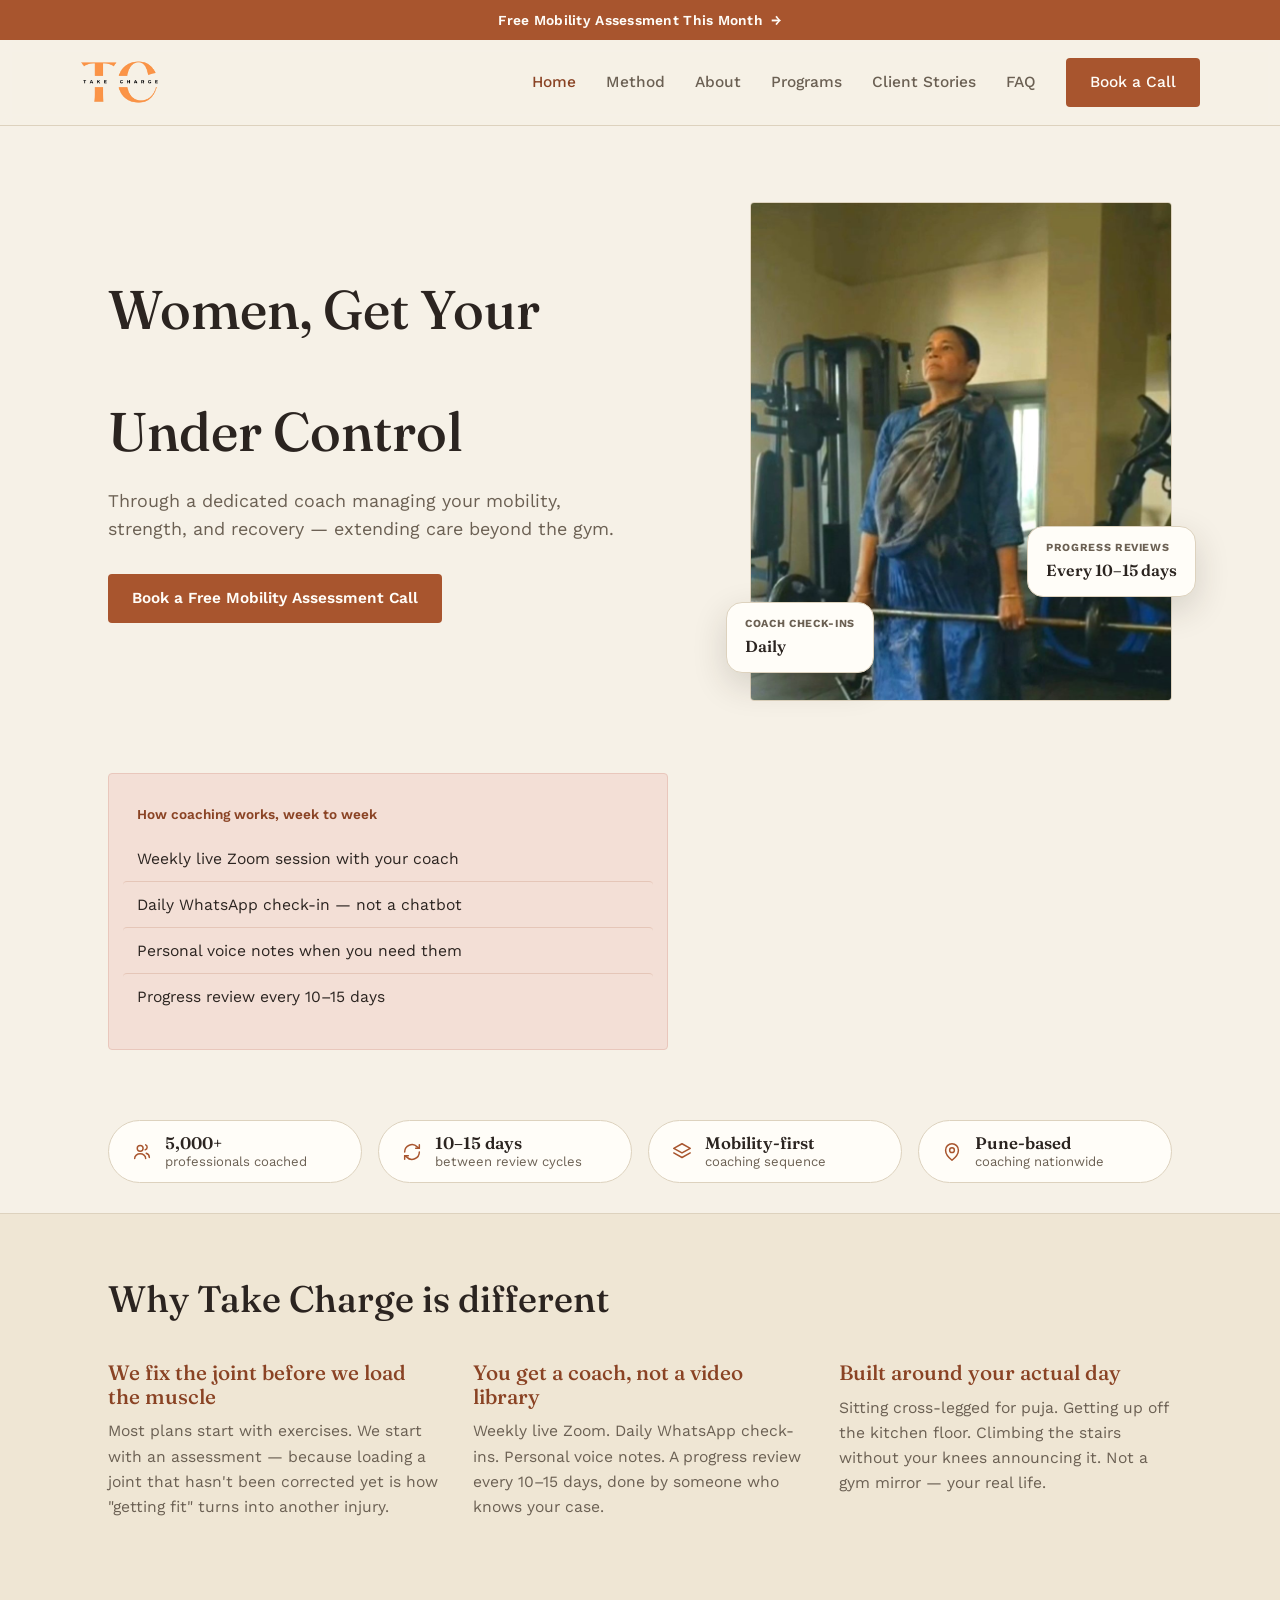
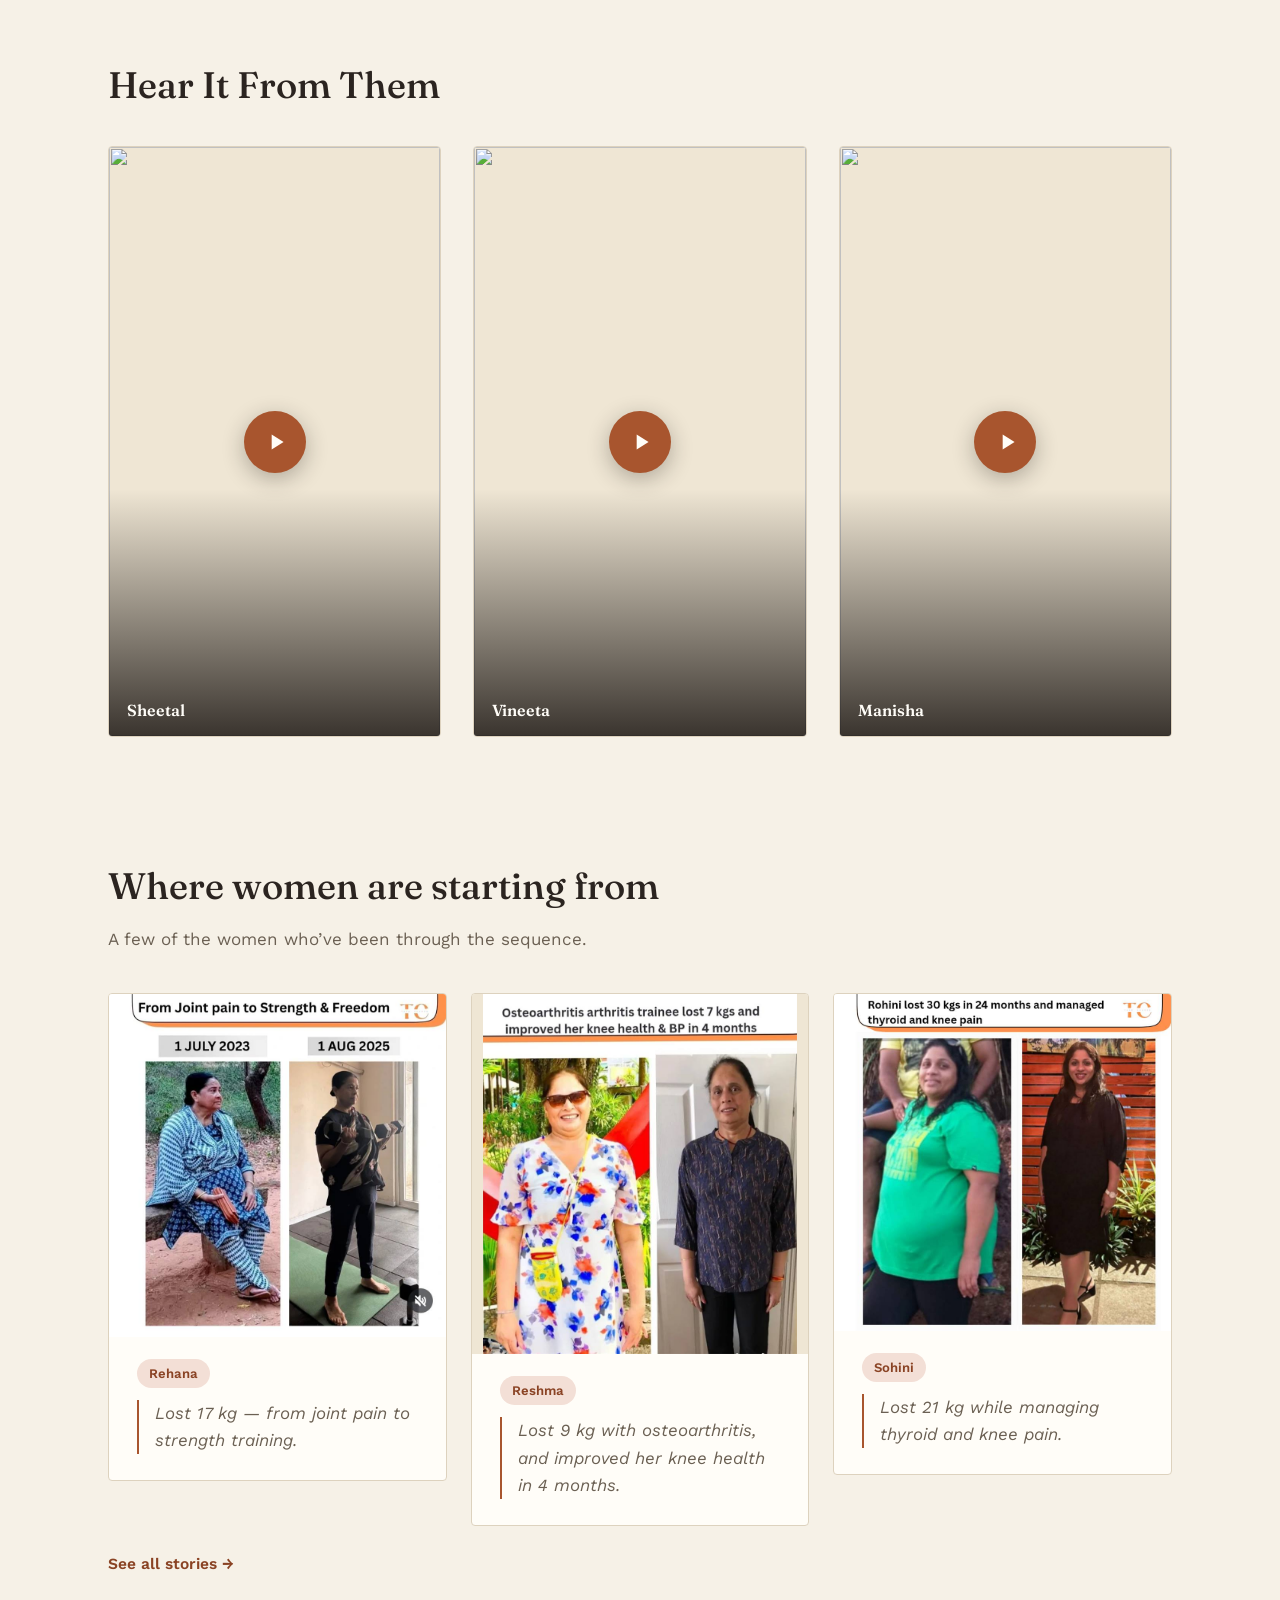
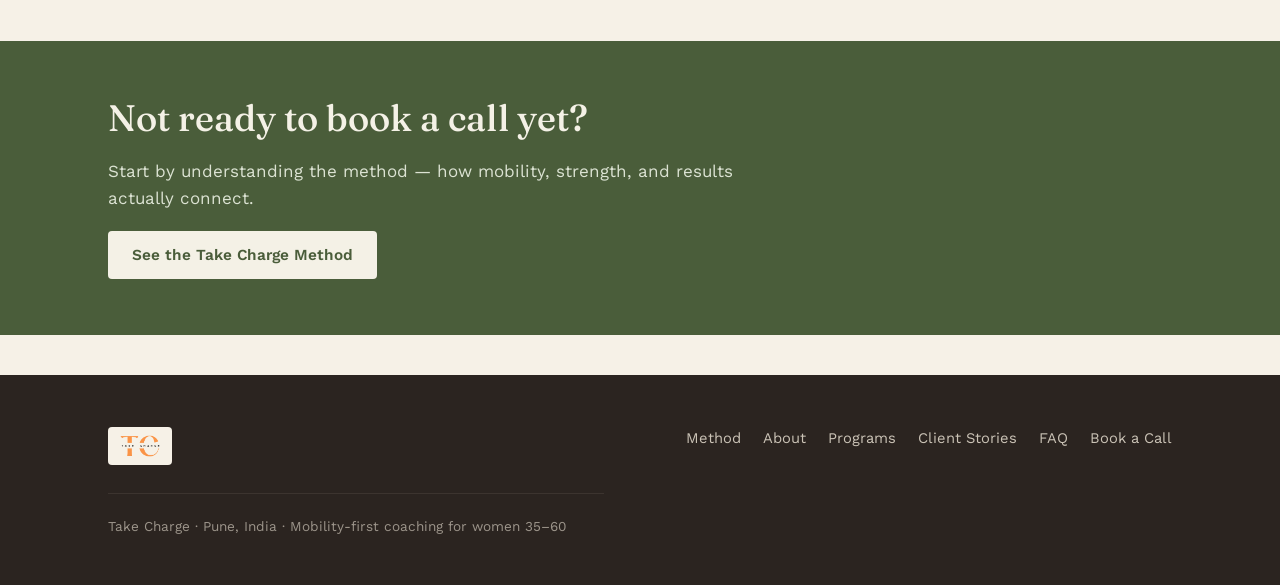
==== index.html @ b2ded2b0 "Add 'Hear It From Them' video testimonial section A new section between 'Why Take Charge is differen" ====
<!DOCTYPE html>
<html lang="en">
<head>
<meta charset="UTF-8">
<meta name="viewport" content="width=device-width, initial-scale=1.0">
<title>Take Charge — Mobility-First Strength Coaching</title>
<meta name="description" content="Mobility-first strength coaching for Indian women 35–60 dealing with joint pain and limited mobility. Correction first, then strength that lasts.">
<link rel="icon" href="favicon.svg" type="image/svg+xml">
<link rel="stylesheet" href="style.css">
</head>
<body>

<a class="announce-bar" href="book.html">Free Mobility Assessment This Month <span aria-hidden="true">&rarr;</span></a>

<header class="site">
  <div class="wrap nav-row">
    <a href="index.html" class="logo"><img src="logo.png" alt="Take Charge" class="logo-img" width="540" height="300"></a>
    <button class="menu-toggle" aria-label="Toggle menu">☰</button>
    <nav class="links">
      <a href="index.html" class="active">Home</a>
      <a href="method.html">Method</a>
      <a href="about.html">About</a>
      <a href="programs.html">Programs</a>
      <a href="client-stories.html">Client Stories</a>
      <a href="faq.html">FAQ</a>
      <a href="book.html" class="btn">Book a Call</a>
    </nav>
  </div>
</header>

<section class="hero">
  <div class="wrap hero-grid">
    <div>
      <h1 class="hero-h1">
        <span aria-hidden="true">
          <span class="hero-h1-line">Women, Get Your</span>
          <span class="hero-h1-rotator">
            <span>Weight Gain</span>
            <span>Muscle Loss</span>
            <span>Blood Pressure</span>
            <span>Diabetes</span>
            <span>Thyroid</span>
          </span>
          <span class="hero-h1-line hero-h1-line--ink">Under Control</span>
        </span>
        <span class="sr-only">Women, get your health under control — weight gain, muscle loss, blood pressure, diabetes, and thyroid.</span>
      </h1>
      <p class="hero-sub">Through a dedicated coach managing your mobility, strength, and recovery — extending care beyond the gym.</p>
      <a href="book.html" class="btn">Book a Free Mobility Assessment Call</a>
    </div>
    <figure class="hero-photo">
      <img src="hero-photo.jpg" alt="A Take Charge client deadlifting a barbell at the gym" width="845" height="1000">
      <span class="stat-bubble stat-bubble--a">
        <span class="stat-bubble-label">Coach Check-ins</span>
        <span class="stat-bubble-value">Daily</span>
      </span>
      <span class="stat-bubble stat-bubble--b">
        <span class="stat-bubble-label">Progress Reviews</span>
        <span class="stat-bubble-value">Every 10&ndash;15 days</span>
      </span>
    </figure>
  </div>
</section>

<section class="coaching-rhythm">
  <div class="wrap">
    <div class="hero-panel">
      <p class="eyebrow">How coaching works, week to week</p>
      <ul class="tc-spotlight-list">
        <li>Weekly live Zoom session with your coach</li>
        <li>Daily WhatsApp check-in — not a chatbot</li>
        <li>Personal voice notes when you need them</li>
        <li>Progress review every 10–15 days</li>
      </ul>
    </div>
  </div>
</section>

<section class="trust-strip">
  <div class="wrap">
    <ul class="trust-badges">
      <li class="trust-badge">
        <svg viewBox="0 0 24 24" fill="none" stroke="currentColor" stroke-width="1.6" stroke-linecap="round" stroke-linejoin="round" aria-hidden="true">
          <path d="M16 19c0-2.8-2.7-5-6-5s-6 2.2-6 5"/><circle cx="10" cy="8" r="3.2"/><path d="M20 18c0-2.1-1.4-3.9-3.4-4.6M15.5 9.6A2.9 2.9 0 0 0 16 4.2"/>
        </svg>
        <span class="trust-text">
          <span class="trust-num">5,000+</span>
          <span class="trust-label">professionals coached</span>
        </span>
      </li>
      <li class="trust-badge">
        <svg viewBox="0 0 24 24" fill="none" stroke="currentColor" stroke-width="1.6" stroke-linecap="round" stroke-linejoin="round" aria-hidden="true">
          <path d="M4 12a8 8 0 0 1 13.7-5.6L20 8"/><path d="M20 4v4h-4"/><path d="M20 12a8 8 0 0 1-13.7 5.6L4 16"/><path d="M4 20v-4h4"/>
        </svg>
        <span class="trust-text">
          <span class="trust-num">10–15 days</span>
          <span class="trust-label">between review cycles</span>
        </span>
      </li>
      <li class="trust-badge">
        <svg viewBox="0 0 24 24" fill="none" stroke="currentColor" stroke-width="1.6" stroke-linecap="round" stroke-linejoin="round" aria-hidden="true">
          <path d="M12 3 3 8l9 5 9-5-9-5Z"/><path d="M3 13l9 5 9-5"/>
        </svg>
        <span class="trust-text">
          <span class="trust-num">Mobility-first</span>
          <span class="trust-label">coaching sequence</span>
        </span>
      </li>
      <li class="trust-badge">
        <svg viewBox="0 0 24 24" fill="none" stroke="currentColor" stroke-width="1.6" stroke-linecap="round" stroke-linejoin="round" aria-hidden="true">
          <path d="M12 21s-7-5.6-7-11a7 7 0 0 1 14 0c0 5.4-7 11-7 11Z"/><circle cx="12" cy="10" r="2.6"/>
        </svg>
        <span class="trust-text">
          <span class="trust-num">Pune-based</span>
          <span class="trust-label">coaching nationwide</span>
        </span>
      </li>
    </ul>
  </div>
</section>

<section class="alt">
  <div class="wrap">
    <div class="section-head">
      <h2>Why Take Charge is different</h2>
    </div>
    <div class="three-col">
      <div class="feature">
        <h3>We fix the joint before we load the muscle</h3>
        <p>Most plans start with exercises. We start with an assessment — because loading a joint that hasn't been corrected yet is how "getting fit" turns into another injury.</p>
      </div>
      <div class="feature">
        <h3>You get a coach, not a video library</h3>
        <p>Weekly live Zoom. Daily WhatsApp check-ins. Personal voice notes. A progress review every 10–15 days, done by someone who knows your case.</p>
      </div>
      <div class="feature">
        <h3>Built around your actual day</h3>
        <p>Sitting cross-legged for puja. Getting up off the kitchen floor. Climbing the stairs without your knees announcing it. Not a gym mirror — your real life.</p>
      </div>
    </div>
  </div>
</section>

<section>
  <div class="wrap">
    <div class="section-head">
      <h2>Hear It From Them</h2>
    </div>

    <div class="video-grid">

      <article class="card video-card" data-video-id="zPlK9bv8vkM">
        <button type="button" class="video-thumb" aria-label="Play Sheetal's video testimonial">
          <img src="https://img.youtube.com/vi/zPlK9bv8vkM/hqdefault.jpg" alt="" width="480" height="360" loading="lazy">
          <span class="video-play" aria-hidden="true">
            <svg viewBox="0 0 24 24" fill="currentColor"><path d="M8 5v14l11-7z"/></svg>
          </span>
          <span class="video-name">Sheetal</span>
        </button>
      </article>

      <article class="card video-card" data-video-id="ztxz3FEwFc0">
        <button type="button" class="video-thumb" aria-label="Play Vineeta's video testimonial">
          <img src="https://img.youtube.com/vi/ztxz3FEwFc0/hqdefault.jpg" alt="" width="480" height="360" loading="lazy">
          <span class="video-play" aria-hidden="true">
            <svg viewBox="0 0 24 24" fill="currentColor"><path d="M8 5v14l11-7z"/></svg>
          </span>
          <span class="video-name">Vineeta</span>
        </button>
      </article>

      <article class="card video-card" data-video-id="nBVoRLID0hw">
        <button type="button" class="video-thumb" aria-label="Play Manisha's video testimonial">
          <img src="https://img.youtube.com/vi/nBVoRLID0hw/hqdefault.jpg" alt="" width="480" height="360" loading="lazy">
          <span class="video-play" aria-hidden="true">
            <svg viewBox="0 0 24 24" fill="currentColor"><path d="M8 5v14l11-7z"/></svg>
          </span>
          <span class="video-name">Manisha</span>
        </button>
      </article>

    </div>
  </div>
</section>

<section>
  <div class="wrap">
    <div class="section-head">
      <h2>Where women are starting from</h2>
      <p>A few of the women who’ve been through the sequence.</p>
    </div>

    <div class="story-grid is-preview">

      <article class="card story-card">
        <div class="story-photos is-single">
          <img src="clients/rehana.jpeg" alt="Rehana — before and after transformation" width="884" height="900" loading="lazy">
        </div>
        <div class="story-body">
          <span class="tag">Rehana</span>
          <p class="story-quote">Lost 17 kg — from joint pain to strength training.</p>
        </div>
      </article>

      <article class="card story-card">
        <div class="story-photos is-single">
          <img src="clients/reshma.jpeg" alt="Reshma — before and after transformation" width="787" height="900" loading="lazy">
        </div>
        <div class="story-body">
          <span class="tag">Reshma</span>
          <p class="story-quote">Lost 9 kg with osteoarthritis, and improved her knee health in 4 months.</p>
        </div>
      </article>

      <article class="card story-card">
        <div class="story-photos is-single">
          <img src="clients/sohini.jpg" alt="Sohini — before and after transformation" width="900" height="900" loading="lazy">
        </div>
        <div class="story-body">
          <span class="tag">Sohini</span>
          <p class="story-quote">Lost 21 kg while managing thyroid and knee pain.</p>
        </div>
      </article>

    </div>

    <p class="story-preview-more">
      <a href="client-stories.html" class="link-more">See all stories →</a>
    </p>
  </div>
</section>

<section class="cta-band">
  <div class="wrap">
    <h2>Not ready to book a call yet?</h2>
    <p>Start by understanding the method — how mobility, strength, and results actually connect.</p>
    <a href="method.html" class="btn">See the Take Charge Method</a>
  </div>
</section>

<footer class="site">
  <div class="wrap">
    <div class="foot-row">
      <a href="index.html" class="logo"><img src="logo.png" alt="Take Charge" class="logo-img" width="540" height="300"></a>
      <nav>
        <a href="method.html">Method</a>
        <a href="about.html">About</a>
        <a href="programs.html">Programs</a>
        <a href="client-stories.html">Client Stories</a>
        <a href="faq.html">FAQ</a>
        <a href="book.html">Book a Call</a>
      </nav>
    </div>
    <p class="fine">Take Charge · Pune, India · Mobility-first coaching for women 35–60</p>
  </div>
</footer>

<script src="nav.js"></script>
<script>
(function () {
  document.querySelectorAll('.video-card').forEach(function (card) {
    var btn = card.querySelector('.video-thumb');
    if (!btn) { return; }
    btn.addEventListener('click', function () {
      var id = card.getAttribute('data-video-id');
      if (!id) { return; }
      var frame = document.createElement('div');
      frame.className = 'video-frame';
      var iframe = document.createElement('iframe');
      iframe.src = 'https://www.youtube.com/embed/' + encodeURIComponent(id) + '?autoplay=1&rel=0&playsinline=1';
      iframe.title = 'Video testimonial';
      iframe.allow = 'accelerometer; autoplay; clipboard-write; encrypted-media; gyroscope; picture-in-picture; web-share';
      iframe.setAttribute('allowfullscreen', '');
      frame.appendChild(iframe);
      btn.replaceWith(frame);
    });
  });
})();
</script>
</body>
</html>
---- style.css ----
@import url('https://fonts.googleapis.com/css2?family=Fraunces:ital,opsz,wght@0,9..144,400;0,9..144,500;0,9..144,600;1,9..144,500&family=Work+Sans:wght@400;500;600;700&display=swap');

:root {
  --bg: #F6F1E7;
  --bg-alt: #EFE6D4;
  --panel: #FFFDF8;
  --ink: #2B2420;
  --ink-soft: #6B6053;
  --accent: #A8552E;
  --accent-deep: #8A4324;
  --blush: #E9C7BC;
  --blush-soft: #F3DFD6;
  --green: #4A5D3A;
  --border: #DDD2BE;
  --radius: 4px;
  --max: 1120px;
}

* { box-sizing: border-box; }

html { scroll-behavior: smooth; }

body {
  margin: 0;
  background: var(--bg);
  color: var(--ink);
  font-family: 'Work Sans', sans-serif;
  font-size: 17px;
  line-height: 1.6;
}

h1, h2, h3, .display {
  font-family: 'Fraunces', serif;
  font-weight: 500;
  line-height: 1.15;
  margin: 0 0 0.5em;
  color: var(--ink);
}

h1 { font-size: clamp(2.2rem, 4.5vw, 3.4rem); font-weight: 500; }
h2 { font-size: clamp(1.7rem, 3vw, 2.3rem); }
h3 { font-size: 1.3rem; }

p { margin: 0 0 1.1em; max-width: 62ch; }
a { color: var(--accent-deep); }

.wrap {
  max-width: var(--max);
  margin: 0 auto;
  padding: 0 28px;
}

/* ---------- Announcement bar ---------- */

.announce-bar {
  display: block;
  background: var(--accent);
  color: var(--panel);
  text-align: center;
  padding: 9px 16px;
  font-size: 0.86rem;
  font-weight: 600;
  letter-spacing: 0.02em;
  text-decoration: none;
}

.announce-bar span { margin-left: 4px; }
.announce-bar:hover { background: var(--accent-deep); color: var(--panel); }

/* ---------- Header ---------- */

header.site {
  position: sticky;
  top: 0;
  z-index: 50;
  background: rgba(246, 241, 231, 0.92);
  backdrop-filter: blur(6px);
  border-bottom: 1px solid var(--border);
}

.nav-row {
  display: flex;
  align-items: center;
  justify-content: space-between;
  padding: 18px 0;
}

.logo {
  display: inline-flex;
  align-items: center;
  text-decoration: none;
}

.logo-img {
  display: block;
  height: 44px;
  width: auto;
}

footer.site .logo-img {
  height: 38px;
  padding: 8px 12px;
  background: var(--bg);
  border-radius: var(--radius);
}

nav.links {
  display: flex;
  align-items: center;
  gap: 30px;
}

nav.links a {
  color: var(--ink-soft);
  text-decoration: none;
  font-size: 0.97rem;
  font-weight: 500;
}

nav.links a:hover, nav.links a.active { color: var(--accent-deep); }

/* The nav "Book a Call" button — keep its light text; nav.links a would
   otherwise override .btn's color and leave it near-invisible on the fill. */
nav.links a.btn,
nav.links a.btn:hover,
nav.links a.btn.active { color: #FFFDF8; }

.btn {
  display: inline-block;
  background: var(--accent);
  color: #FFFDF8;
  padding: 12px 24px;
  border-radius: var(--radius);
  text-decoration: none;
  font-weight: 600;
  font-size: 0.96rem;
  border: none;
  cursor: pointer;
  transition: background 0.15s ease;
}
.btn:hover { background: var(--accent-deep); color: #FFFDF8; }

.btn-outline {
  display: inline-block;
  background: transparent;
  color: var(--ink);
  padding: 11px 23px;
  border-radius: var(--radius);
  border: 1px solid var(--ink);
  text-decoration: none;
  font-weight: 500;
  font-size: 0.96rem;
}
.btn-outline:hover { border-color: var(--accent-deep); color: var(--accent-deep); }

.menu-toggle { display: none; }

/* ---------- Hero ---------- */

.hero {
  padding: 76px 0 64px;
}

.hero-grid {
  display: grid;
  grid-template-columns: 1.25fr 0.9fr;
  gap: 56px;
  align-items: center;
}

/* Hero client photo with floating stat bubbles */
.hero-photo {
  position: relative;
  margin: 0;
}

.hero-photo img {
  display: block;
  width: 100%;
  height: 100%;
  max-height: 520px;
  object-fit: cover;
  object-position: center 12%;
  border: 1px solid var(--border);
  border-radius: var(--radius);
  background: var(--bg-alt);
}

.stat-bubble {
  position: absolute;
  display: flex;
  flex-direction: column;
  gap: 2px;
  background: var(--panel);
  border: 1px solid var(--border);
  border-radius: 16px;
  padding: 12px 18px;
  box-shadow: 0 12px 34px rgba(43, 36, 32, 0.16);
}

.stat-bubble-label {
  font-size: 0.68rem;
  font-weight: 700;
  letter-spacing: 0.06em;
  text-transform: uppercase;
  color: var(--ink-soft);
}

.stat-bubble-value {
  font-family: 'Fraunces', serif;
  font-size: 1rem;
  font-weight: 600;
  color: var(--ink);
}

.stat-bubble--a { left: -24px; bottom: 28px; }
.stat-bubble--b { right: -24px; bottom: 104px; }

/* Hero headline with rotating condition word */
.hero-h1 {
  font-size: clamp(2.2rem, 4.5vw, 3.4rem);
  font-weight: 500;
  line-height: 1.12;
  margin: 0 0 24px;
}

.hero-h1-line {
  display: block;
  color: var(--ink);
}

.hero-h1-line--ink { color: var(--ink); }

.hero-h1-rotator {
  position: relative;
  display: block;
  height: 1.12em;
  perspective: 600px;
}

.hero-h1-rotator > span {
  position: absolute;
  left: 0;
  top: 0;
  white-space: nowrap;
  font-style: italic;
  color: var(--accent-deep);
  opacity: 0;
  transform-origin: 50% 0;
  animation: hero-word 15s linear infinite;
}

.hero-h1-rotator > span:nth-child(1) { animation-delay: 0s; }
.hero-h1-rotator > span:nth-child(2) { animation-delay: 3s; }
.hero-h1-rotator > span:nth-child(3) { animation-delay: 6s; }
.hero-h1-rotator > span:nth-child(4) { animation-delay: 9s; }
.hero-h1-rotator > span:nth-child(5) { animation-delay: 12s; }

@keyframes hero-word {
  0%    { opacity: 0; transform: translateY(0.15em) rotateX(-90deg); }
  2%    { opacity: 1; transform: translateY(0) rotateX(0deg); }
  18%   { opacity: 1; transform: translateY(0) rotateX(0deg); }
  20%   { opacity: 0; transform: translateY(-0.15em) rotateX(90deg); }
  100%  { opacity: 0; transform: translateY(-0.15em) rotateX(90deg); }
}

@media (prefers-reduced-motion: reduce) {
  .hero-h1-rotator > span { animation: none; }
  .hero-h1-rotator > span:nth-child(1) { opacity: 1; }
}

.sr-only {
  position: absolute;
  width: 1px;
  height: 1px;
  padding: 0;
  margin: -1px;
  overflow: hidden;
  clip: rect(0, 0, 0, 0);
  white-space: nowrap;
  border: 0;
}

.hero-sub {
  font-size: 1.12rem;
  color: var(--ink-soft);
  max-width: 46ch;
  margin-bottom: 30px;
}

.hero-panel {
  background: var(--blush-soft);
  border: 1px solid var(--blush);
  border-radius: var(--radius);
  padding: 30px 28px;
  position: relative;
}

.hero-panel .eyebrow {
  font-size: 0.85rem;
  color: var(--accent-deep);
  font-weight: 600;
  margin-bottom: 10px;
}

.hero-panel ul { margin: 0; padding: 0; list-style: none; }
.hero-panel li {
  padding: 10px 0;
  border-top: 1px solid rgba(168, 85, 46, 0.18);
  font-size: 0.98rem;
  color: var(--ink);
}
.hero-panel li:first-child { border-top: none; }

/* "How coaching works" — its own section just below the hero */
.coaching-rhythm { padding: 8px 0 40px; }
.coaching-rhythm .hero-panel { max-width: 560px; }

/* Animated "rotating spotlight" — highlights each row in sequence.
   4 rows x 3s each = a 12s loop. */
.tc-spotlight-list li {
  position: relative;
  margin: 0 -14px;
  padding-left: 14px;
  padding-right: 14px;
  border-radius: var(--radius);
  animation: tc-spotlight 12s linear infinite;
}
.tc-spotlight-list li:nth-child(1) { animation-delay: 0s; }
.tc-spotlight-list li:nth-child(2) { animation-delay: 3s; }
.tc-spotlight-list li:nth-child(3) { animation-delay: 6s; }
.tc-spotlight-list li:nth-child(4) { animation-delay: 9s; }

@keyframes tc-spotlight {
  0%, 25%, 100% {
    background: transparent;
    box-shadow: inset 0 0 0 0 var(--accent-deep);
    color: var(--ink);
    transform: translateX(0);
  }
  3%, 22% {
    background: var(--panel);
    box-shadow: inset 4px 0 0 0 var(--accent-deep), 0 6px 18px rgba(43, 36, 32, 0.14);
    color: var(--accent-deep);
    transform: translateX(4px);
  }
}

/* ---------- Trust badge strip ---------- */

.trust-strip {
  padding: 30px 0;
  background: var(--bg);
  border-bottom: 1px solid var(--border);
}

.trust-badges {
  list-style: none;
  margin: 0;
  padding: 0;
  display: grid;
  grid-template-columns: repeat(4, 1fr);
  gap: 16px;
}

.trust-badge {
  display: flex;
  align-items: center;
  gap: 12px;
  background: var(--panel);
  border: 1px solid var(--border);
  border-radius: 999px;
  padding: 12px 22px;
}

.trust-badge svg {
  width: 22px;
  height: 22px;
  flex-shrink: 0;
  color: var(--accent);
}

.trust-text {
  display: flex;
  flex-direction: column;
  line-height: 1.25;
  min-width: 0;
}

.trust-num {
  font-family: 'Fraunces', serif;
  font-weight: 600;
  font-size: 1.05rem;
  color: var(--ink);
}

.trust-label {
  font-size: 0.82rem;
  color: var(--ink-soft);
}

@media (max-width: 860px) {
  .trust-badges { grid-template-columns: 1fr 1fr; }
}

@media (max-width: 480px) {
  .trust-badges { grid-template-columns: 1fr; }
}

/* ---------- Sections ---------- */

section { padding: 64px 0; }
section.alt { background: var(--bg-alt); }

.section-head { max-width: 60ch; margin-bottom: 40px; }
.section-head p { color: var(--ink-soft); }

.three-col {
  display: grid;
  grid-template-columns: repeat(3, 1fr);
  gap: 32px;
}

.feature h3 {
  color: var(--accent-deep);
  margin-bottom: 10px;
}
.feature p { color: var(--ink-soft); font-size: 0.98rem; }

/* ---------- Sequence (Method page) ---------- */

.sequence { position: relative; max-width: 760px; }

.seq-item {
  display: grid;
  grid-template-columns: 64px 1fr;
  gap: 24px;
  padding-bottom: 48px;
  position: relative;
}

.seq-item:last-child { padding-bottom: 0; }

.seq-num {
  width: 52px;
  height: 52px;
  border-radius: 50%;
  background: var(--panel);
  border: 2px solid var(--accent);
  color: var(--accent-deep);
  font-family: 'Fraunces', serif;
  font-size: 1.3rem;
  font-weight: 600;
  display: flex;
  align-items: center;
  justify-content: center;
  z-index: 2;
}

/* Gray track between steps */
.seq-item:not(:last-child)::before {
  content: '';
  position: absolute;
  left: 25px;
  top: 52px;
  bottom: -48px;
  width: 2px;
  background: var(--border);
}

/* Accent fill drawn over the track — grown by IntersectionObserver on scroll */
.seq-item:not(:last-child)::after {
  content: '';
  position: absolute;
  left: 25px;
  top: 52px;
  bottom: -48px;
  width: 2px;
  background: var(--accent);
  transform: scaleY(0);
  transform-origin: top center;
  transition: transform 0.7s ease;
}

.seq-item.line-filled::after { transform: scaleY(1); }

@media (prefers-reduced-motion: reduce) {
  .seq-item:not(:last-child)::after { transition: none; }
}

.seq-item h3 { margin-bottom: 8px; }
.seq-item p { color: var(--ink-soft); }

/* ---------- Cards ---------- */

.card {
  background: var(--panel);
  border: 1px solid var(--border);
  border-radius: var(--radius);
  padding: 32px;
}

.card.flagship {
  border: 2px solid var(--accent);
  background: #FFFBF5;
  position: relative;
}

.card .tag {
  display: inline-block;
  font-size: 0.82rem;
  font-weight: 600;
  color: var(--accent-deep);
  background: var(--blush-soft);
  padding: 4px 12px;
  border-radius: 20px;
  margin-bottom: 16px;
}

/* Ribbon badge — same type treatment as .tag, filled for emphasis,
   straddling the top edge of the flagship card. */
.card .ribbon {
  position: absolute;
  top: 0;
  left: 50%;
  transform: translate(-50%, -50%);
  display: inline-block;
  font-size: 0.82rem;
  font-weight: 600;
  color: #FFFDF8;
  background: var(--accent);
  padding: 5px 16px;
  border-radius: 20px;
  white-space: nowrap;
  box-shadow: 0 2px 8px rgba(43, 36, 32, 0.16);
}

.card ul { padding-left: 20px; margin: 20px 0; }
.card li { margin-bottom: 8px; color: var(--ink-soft); font-size: 0.97rem; }

.program-grid {
  display: grid;
  grid-template-columns: 1fr 1fr;
  gap: 28px;
  align-items: stretch;
  margin-top: 14px;
}

/* ---------- Program quiz ---------- */

.quiz { max-width: 640px; }

.quiz-q {
  border: none;
  padding: 0;
  margin: 0 0 26px;
}

.quiz-q legend {
  font-family: 'Fraunces', serif;
  font-size: 1.15rem;
  color: var(--ink);
  margin-bottom: 12px;
  padding: 0;
}

.quiz-opt {
  display: flex;
  align-items: center;
  gap: 12px;
  padding: 12px 16px;
  margin-bottom: 8px;
  border: 1px solid var(--border);
  border-radius: var(--radius);
  background: var(--panel);
  font-size: 0.97rem;
  cursor: pointer;
  transition: border-color 0.15s ease, background 0.15s ease;
}

.quiz-opt:hover { border-color: var(--accent); }

.quiz-opt input {
  margin: 0;
  flex-shrink: 0;
  accent-color: var(--accent);
}

.quiz-opt:has(input:checked) {
  border-color: var(--accent);
  background: var(--blush-soft);
}

.quiz-error { color: var(--accent-deep); margin: 12px 0 0; }

.quiz-result {
  margin-top: 28px;
  border: 2px solid var(--accent);
  background: var(--blush-soft);
}

.quiz-result h3 { margin-bottom: 8px; }
.quiz-result .btn { margin: 8px 12px 0 0; }
.quiz-result .btn-outline { margin-top: 8px; }

.card.quiz-target { animation: quiz-flash 2s ease; }

@keyframes quiz-flash {
  0%, 100% { box-shadow: 0 0 0 0 rgba(168, 85, 46, 0); }
  20% { box-shadow: 0 0 0 4px var(--blush); }
}

@media (prefers-reduced-motion: reduce) {
  .card.quiz-target { animation: none; }
}

/* ---------- Video testimonials ---------- */

.video-grid {
  display: grid;
  grid-template-columns: repeat(3, 1fr);
  gap: 32px;
}

.video-card {
  padding: 0;
  overflow: hidden;
}

.video-thumb {
  position: relative;
  display: block;
  width: 100%;
  aspect-ratio: 9 / 16;
  margin: 0;
  padding: 0;
  border: 0;
  background: var(--bg-alt);
  font: inherit;
  color: inherit;
  cursor: pointer;
}

.video-thumb img {
  display: block;
  width: 100%;
  height: 100%;
  object-fit: cover;
}

.video-thumb::after {
  content: "";
  position: absolute;
  left: 0;
  right: 0;
  bottom: 0;
  height: 42%;
  background: linear-gradient(to top, rgba(18, 13, 10, 0.82), rgba(18, 13, 10, 0));
  pointer-events: none;
}

.video-play {
  position: absolute;
  inset: 0;
  margin: auto;
  z-index: 1;
  width: 62px;
  height: 62px;
  display: flex;
  align-items: center;
  justify-content: center;
  border-radius: 50%;
  background: var(--accent);
  color: var(--panel);
  box-shadow: 0 6px 22px rgba(43, 36, 32, 0.32);
  transition: transform 0.18s ease, background 0.18s ease;
}

.video-play svg {
  width: 26px;
  height: 26px;
  margin-left: 3px;
}

.video-thumb:hover .video-play,
.video-thumb:focus-visible .video-play {
  transform: scale(1.1);
  background: var(--accent-deep);
}

.video-name {
  position: absolute;
  left: 0;
  right: 0;
  bottom: 0;
  z-index: 1;
  margin: 0;
  padding: 16px 18px;
  font-family: 'Fraunces', serif;
  font-weight: 600;
  font-size: 1rem;
  line-height: 1.3;
  text-align: left;
  color: var(--panel);
}

.video-frame {
  position: relative;
  width: 100%;
  aspect-ratio: 9 / 16;
  background: #000;
}

.video-frame iframe {
  position: absolute;
  inset: 0;
  width: 100%;
  height: 100%;
  border: 0;
}

@media (max-width: 860px) {
  .video-grid { grid-template-columns: 1fr; }
}

/* ---------- Client story cards ---------- */

.story-grid {
  display: grid;
  grid-template-columns: repeat(3, 1fr);
  gap: 24px;
  align-items: start;
}

.story-card {
  padding: 0;
  overflow: hidden;
  display: flex;
  flex-direction: column;
}

.story-photos {
  display: grid;
  grid-template-columns: 1fr 1fr;
  gap: 2px;
  background: var(--border);
}

.story-photos figure {
  position: relative;
  margin: 0;
}

.story-photos img {
  display: block;
  width: 100%;
  height: 240px;
  object-fit: cover;
  background: var(--bg-alt);
}

.story-photos figcaption {
  position: absolute;
  left: 10px;
  bottom: 10px;
  font-size: 0.7rem;
  font-weight: 700;
  letter-spacing: 0.06em;
  text-transform: uppercase;
  color: var(--panel);
  background: rgba(43, 36, 32, 0.72);
  padding: 3px 9px;
  border-radius: 3px;
}

/* Single combined before/after image (caption already baked into the file) */
.story-photos.is-single {
  display: block;
  background: none;
  gap: 0;
}

.story-photos.is-single img,
.story-grid.is-preview .story-photos.is-single img {
  height: auto;
  max-height: 360px;
  object-fit: contain;
  object-position: top;
}

.story-body {
  padding: 22px 28px 26px;
}

.story-body .tag { margin-bottom: 12px; }
.story-body .tag:last-child { margin-bottom: 0; }

.story-meta {
  display: flex;
  align-items: baseline;
  gap: 10px;
  margin: 0 0 12px;
}

.story-name {
  font-family: 'Fraunces', serif;
  font-size: 1.15rem;
  color: var(--ink);
}

.story-city {
  font-size: 0.9rem;
  color: var(--ink-soft);
}

.story-quote {
  margin: 0;
  color: var(--ink-soft);
  font-style: italic;
  border-left: 2px solid var(--accent);
  padding-left: 16px;
}

/* 3-up preview strip (homepage) */
.story-grid.is-preview { grid-template-columns: repeat(3, 1fr); }
.story-grid.is-preview .story-photos img { height: 176px; }

.story-preview-more { margin: 24px 0 0; }

.link-more {
  display: inline-block;
  font-weight: 600;
  font-size: 0.97rem;
  color: var(--accent-deep);
  text-decoration: none;
}
.link-more:hover { text-decoration: underline; }

@media (max-width: 900px) {
  .story-grid,
  .story-grid.is-preview { grid-template-columns: repeat(2, 1fr); }
}

@media (max-width: 560px) {
  .story-grid,
  .story-grid.is-preview { grid-template-columns: 1fr; }
}

/* ---------- Pull quote ---------- */

.pull-quote {
  font-family: 'Fraunces', serif;
  font-style: italic;
  font-size: clamp(1.3rem, 2.4vw, 1.7rem);
  color: var(--accent-deep);
  line-height: 1.5;
  border-left: 3px solid var(--accent);
  padding-left: 28px;
  margin: 36px 0;
  max-width: 52ch;
}

/* ---------- About: founder portrait + story ---------- */

.about-grid {
  display: grid;
  grid-template-columns: 320px 1fr;
  gap: 52px;
  align-items: start;
}

.about-portrait {
  margin: 0;
  position: sticky;
  top: 104px;
}

.about-portrait img {
  display: block;
  width: 100%;
  height: auto;
  border: 1px solid var(--border);
  border-radius: var(--radius);
  box-shadow: 0 14px 40px rgba(43, 36, 32, 0.12);
  background: var(--bg-alt);
}

.about-portrait figcaption {
  margin-top: 12px;
  font-family: 'Fraunces', serif;
  font-size: 0.92rem;
  color: var(--ink-soft);
}

.about-story {
  max-width: 62ch;
}

.about-story p:first-child {
  margin-top: 0;
}

@media (max-width: 860px) {
  .about-grid {
    grid-template-columns: 1fr;
    gap: 28px;
  }
  .about-portrait {
    position: static;
    max-width: 300px;
  }
}

/* ---------- FAQ ---------- */

details.faq-item {
  border-bottom: 1px solid var(--border);
  padding: 20px 0;
}
details.faq-item summary {
  font-family: 'Fraunces', serif;
  font-size: 1.12rem;
  cursor: pointer;
  list-style: none;
  display: flex;
  justify-content: space-between;
  align-items: center;
  color: var(--ink);
}
details.faq-item summary::-webkit-details-marker { display: none; }
details.faq-item summary::after {
  content: '+';
  font-size: 1.4rem;
  color: var(--accent);
  font-family: 'Work Sans', sans-serif;
  margin-left: 16px;
  flex-shrink: 0;
}
details.faq-item[open] summary::after { content: '−'; }
details.faq-item .faq-body {
  padding-top: 14px;
  color: var(--ink-soft);
  max-width: 68ch;
}

/* ---------- Footer ---------- */

footer.site {
  background: var(--ink);
  color: #E7DFD1;
  padding: 52px 0 32px;
  margin-top: 40px;
}
footer.site a { color: #E7DFD1; }
footer.site .foot-row {
  display: flex;
  justify-content: space-between;
  align-items: flex-start;
  flex-wrap: wrap;
  gap: 24px;
  margin-bottom: 28px;
}
footer.site .logo { color: #F6F1E7; }
footer.site nav { display: flex; gap: 22px; flex-wrap: wrap; }
footer.site nav a { text-decoration: none; font-size: 0.92rem; opacity: 0.85; }
footer.site nav a:hover { opacity: 1; }
footer.site .fine {
  font-size: 0.85rem;
  opacity: 0.6;
  border-top: 1px solid rgba(231, 223, 209, 0.15);
  padding-top: 22px;
}

/* ---------- CTA band ---------- */

.cta-band {
  background: var(--green);
  color: #F4F1E6;
  padding: 56px 0;
  text-align: left;
}
.cta-band h2 { color: #F4F1E6; }
.cta-band p { color: #DCE3D3; }
.cta-band .btn { background: #F4F1E6; color: var(--green); }
.cta-band .btn:hover { background: #FFFFFF; }

/* ---------- Utility ---------- */

.center { text-align: center; }
.small { font-size: 0.9rem; color: var(--ink-soft); }
.mt-0 { margin-top: 0; }

/* ---------- Responsive ---------- */

@media (max-width: 860px) {
  .hero-grid { grid-template-columns: 1fr; }
  .hero-photo { order: -1; }
  .hero-photo img { max-height: 440px; }
  .stat-bubble--a { left: 10px; bottom: 12px; }
  .stat-bubble--b { right: 10px; bottom: 84px; }
  .three-col { grid-template-columns: 1fr; }
  .program-grid { grid-template-columns: 1fr; }
  nav.links { display: none; }
  .menu-toggle {
    display: block;
    background: none;
    border: none;
    font-size: 1.6rem;
    color: var(--ink);
    cursor: pointer;
  }
  nav.links.open {
    display: flex;
    flex-direction: column;
    position: absolute;
    top: 100%;
    left: 0;
    right: 0;
    background: var(--bg);
    border-bottom: 1px solid var(--border);
    padding: 20px 28px 26px;
    gap: 16px;
  }
}

/* Reduced motion */
@media (prefers-reduced-motion: reduce) {
  html { scroll-behavior: auto; }
  .tc-spotlight-list li { animation: none; }
}

/* Focus visibility */
a:focus-visible, button:focus-visible, summary:focus-visible {
  outline: 2px solid var(--accent-deep);
  outline-offset: 2px;
}
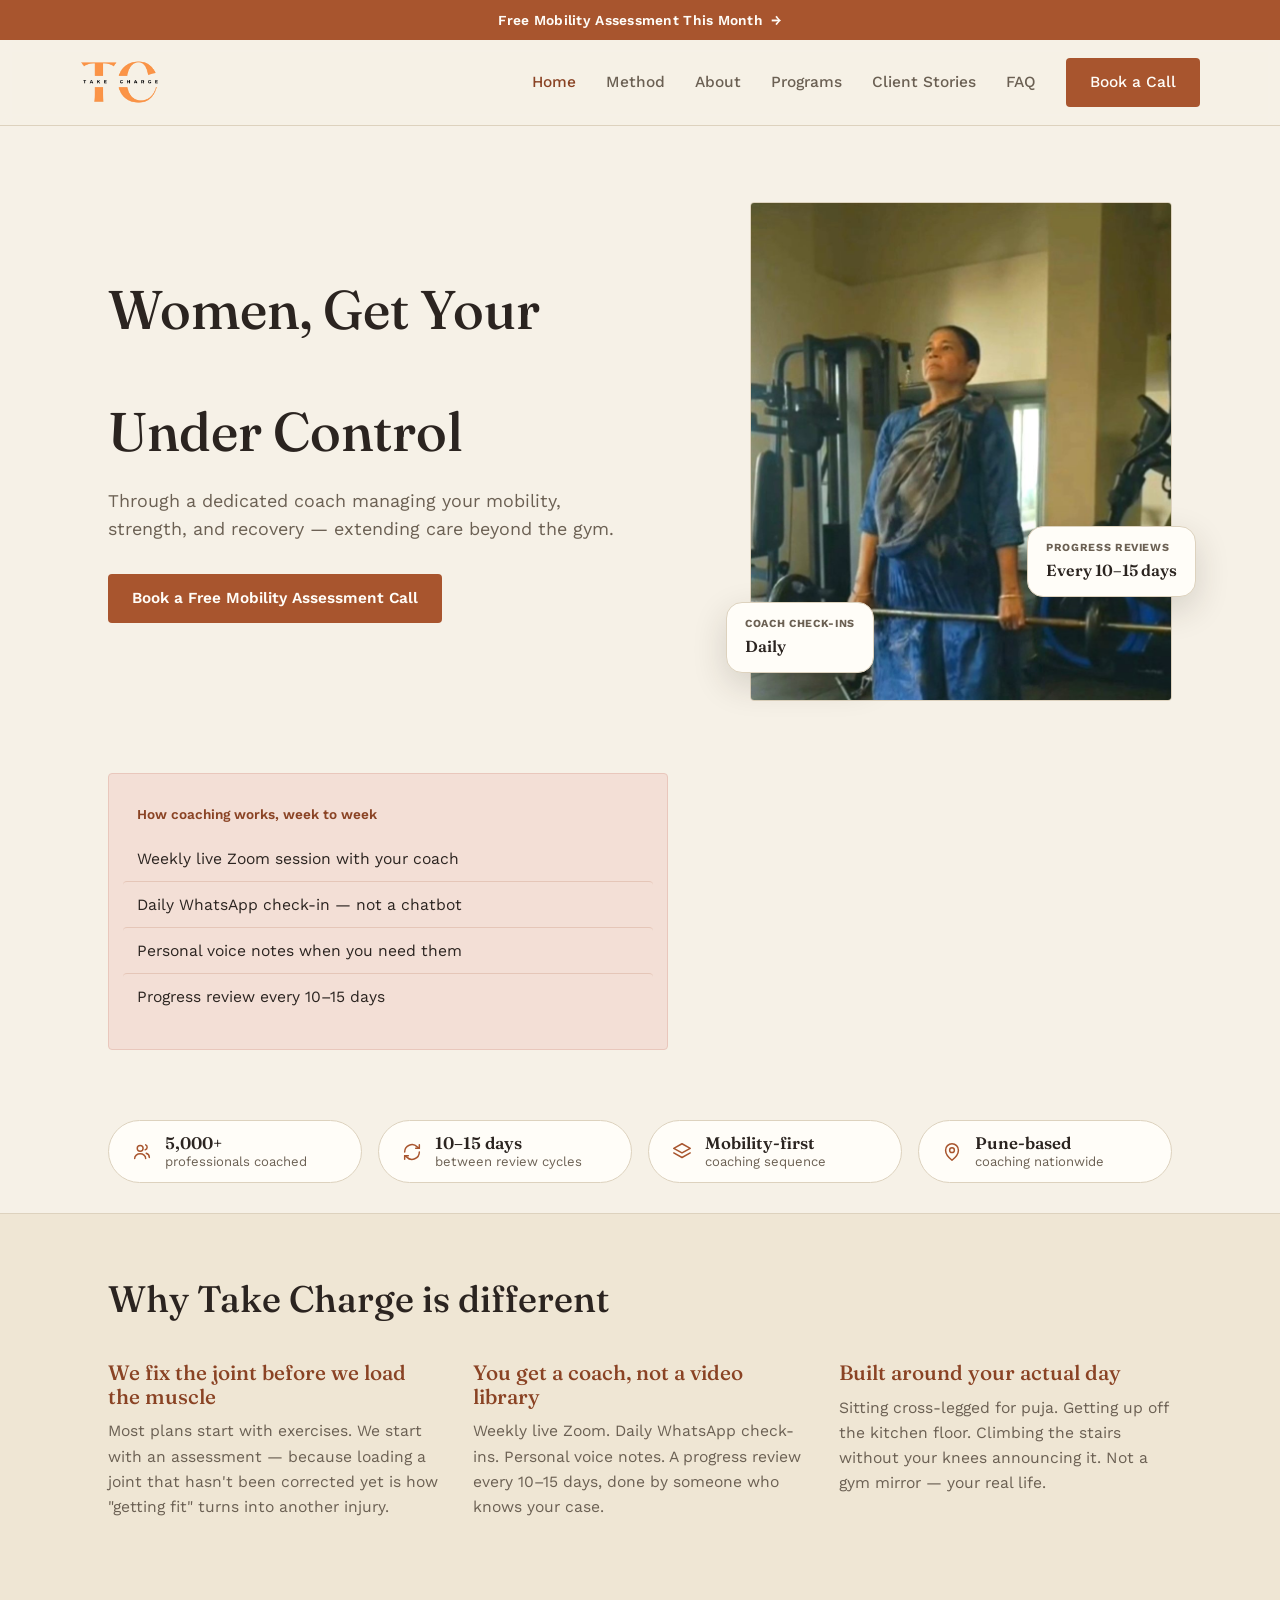
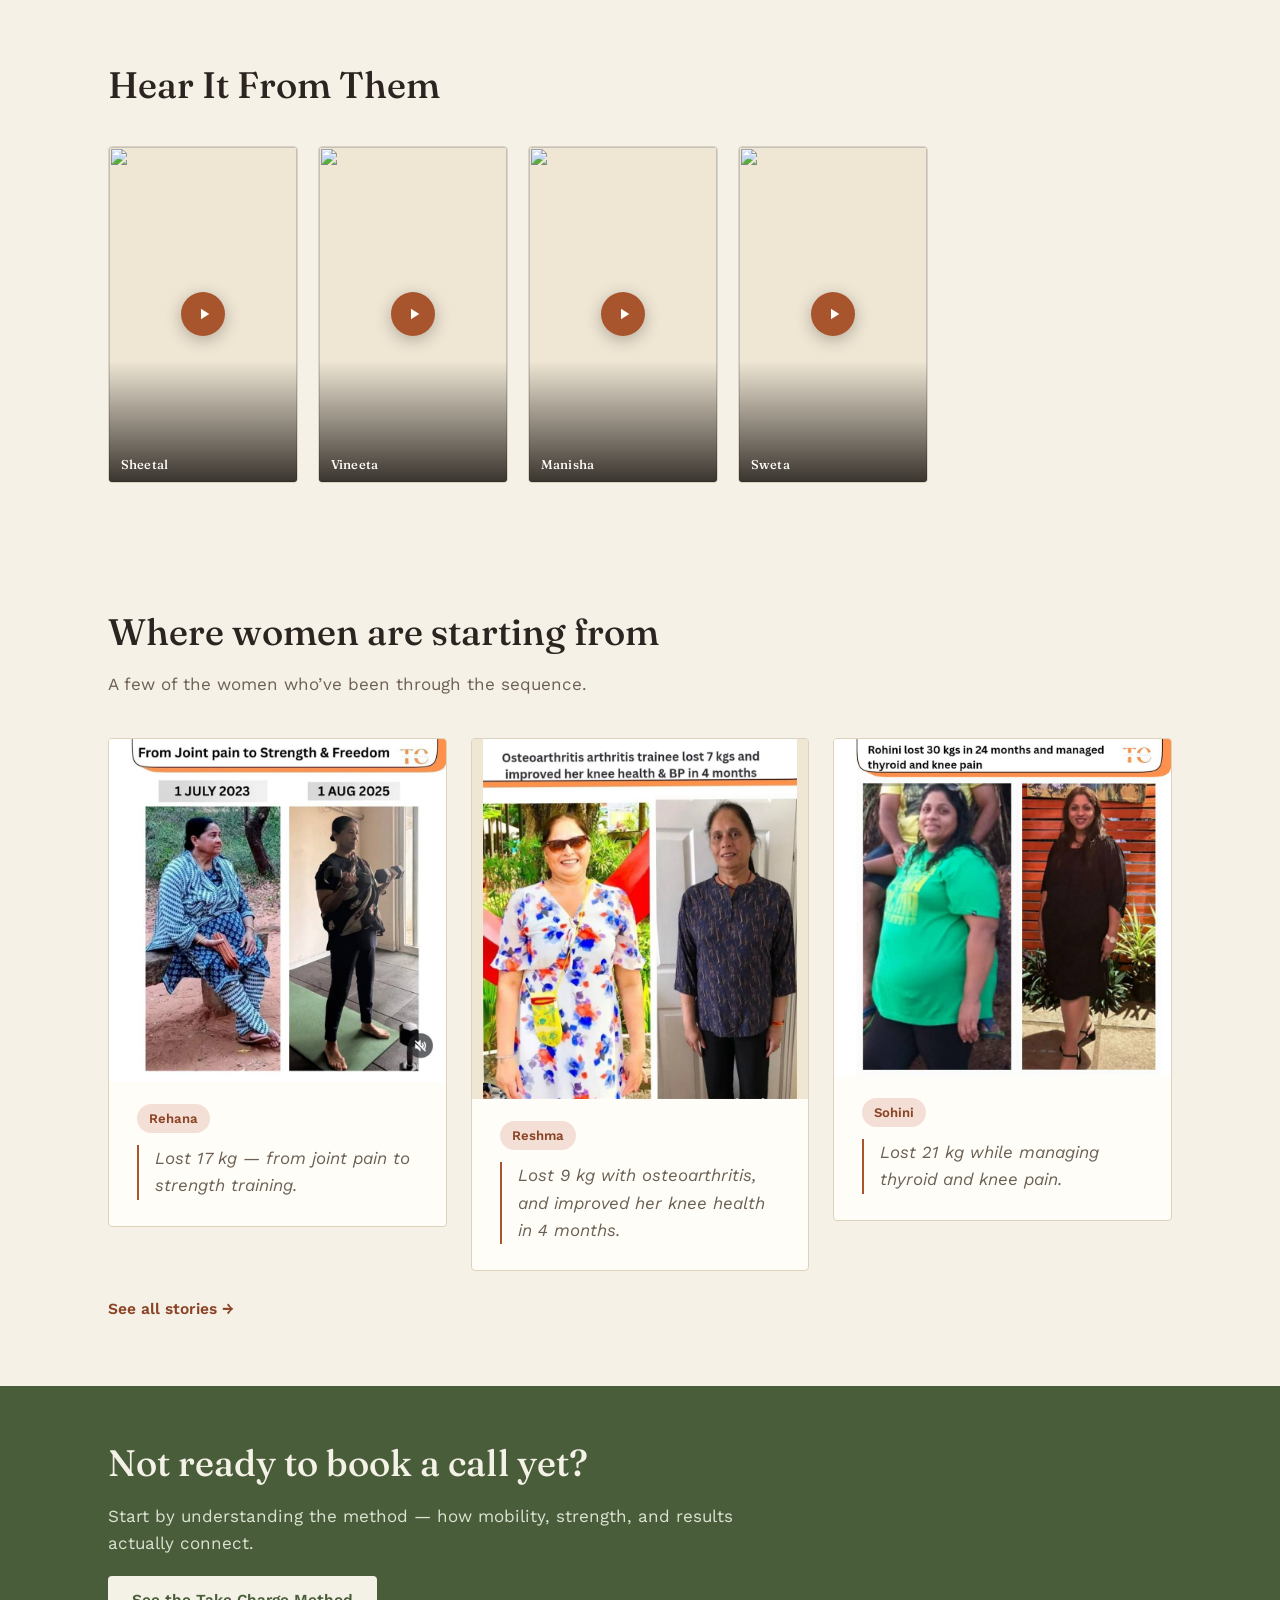
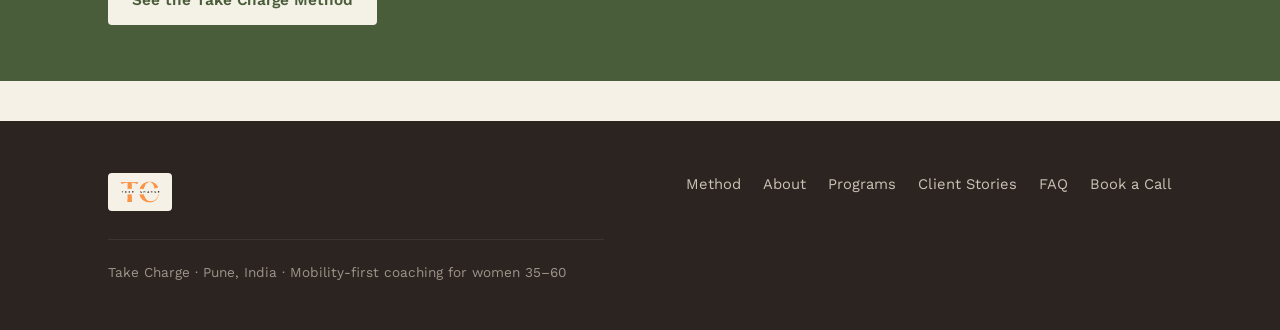
==== commit c25b336f: "Add Sweta's video testimonial (4th card) Fourth video card (ZA-AkyE1NW4, 'Sweta') added to 'Hear It " ====
--- a/index.html
+++ b/index.html
@@ -176,6 +176,16 @@
             <svg viewBox="0 0 24 24" fill="currentColor"><path d="M8 5v14l11-7z"/></svg>
           </span>
           <span class="video-name">Manisha</span>
+        </button>
+      </article>
+
+      <article class="card video-card" data-video-id="ZA-AkyE1NW4">
+        <button type="button" class="video-thumb" aria-label="Play Sweta's video testimonial">
+          <img src="https://img.youtube.com/vi/ZA-AkyE1NW4/hqdefault.jpg" alt="" width="480" height="360" loading="lazy">
+          <span class="video-play" aria-hidden="true">
+            <svg viewBox="0 0 24 24" fill="currentColor"><path d="M8 5v14l11-7z"/></svg>
+          </span>
+          <span class="video-name">Sweta</span>
         </button>
       </article>
 
--- a/style.css
+++ b/style.css
@@ -618,8 +618,9 @@
 
 .video-grid {
   display: grid;
-  grid-template-columns: repeat(3, 1fr);
-  gap: 32px;
+  grid-template-columns: repeat(4, 1fr);
+  gap: 20px;
+  max-width: 820px;
 }
 
 .video-card {
@@ -654,7 +655,7 @@
   left: 0;
   right: 0;
   bottom: 0;
-  height: 42%;
+  height: 36%;
   background: linear-gradient(to top, rgba(18, 13, 10, 0.82), rgba(18, 13, 10, 0));
   pointer-events: none;
 }
@@ -664,22 +665,22 @@
   inset: 0;
   margin: auto;
   z-index: 1;
-  width: 62px;
-  height: 62px;
+  width: 44px;
+  height: 44px;
   display: flex;
   align-items: center;
   justify-content: center;
   border-radius: 50%;
   background: var(--accent);
   color: var(--panel);
-  box-shadow: 0 6px 22px rgba(43, 36, 32, 0.32);
+  box-shadow: 0 4px 16px rgba(43, 36, 32, 0.3);
   transition: transform 0.18s ease, background 0.18s ease;
 }
 
 .video-play svg {
-  width: 26px;
-  height: 26px;
-  margin-left: 3px;
+  width: 18px;
+  height: 18px;
+  margin-left: 2px;
 }
 
 .video-thumb:hover .video-play,
@@ -695,10 +696,11 @@
   bottom: 0;
   z-index: 1;
   margin: 0;
-  padding: 16px 18px;
+  padding: 9px 12px;
   font-family: 'Fraunces', serif;
-  font-weight: 600;
-  font-size: 1rem;
+  font-weight: 500;
+  font-size: 0.8rem;
+  letter-spacing: 0.01em;
   line-height: 1.3;
   text-align: left;
   color: var(--panel);
@@ -720,7 +722,17 @@
 }
 
 @media (max-width: 860px) {
-  .video-grid { grid-template-columns: 1fr; }
+  .video-grid {
+    grid-template-columns: repeat(2, 1fr);
+    max-width: 420px;
+  }
+}
+
+@media (max-width: 460px) {
+  .video-grid {
+    grid-template-columns: 1fr;
+    max-width: 240px;
+  }
 }
 
 /* ---------- Client story cards ---------- */
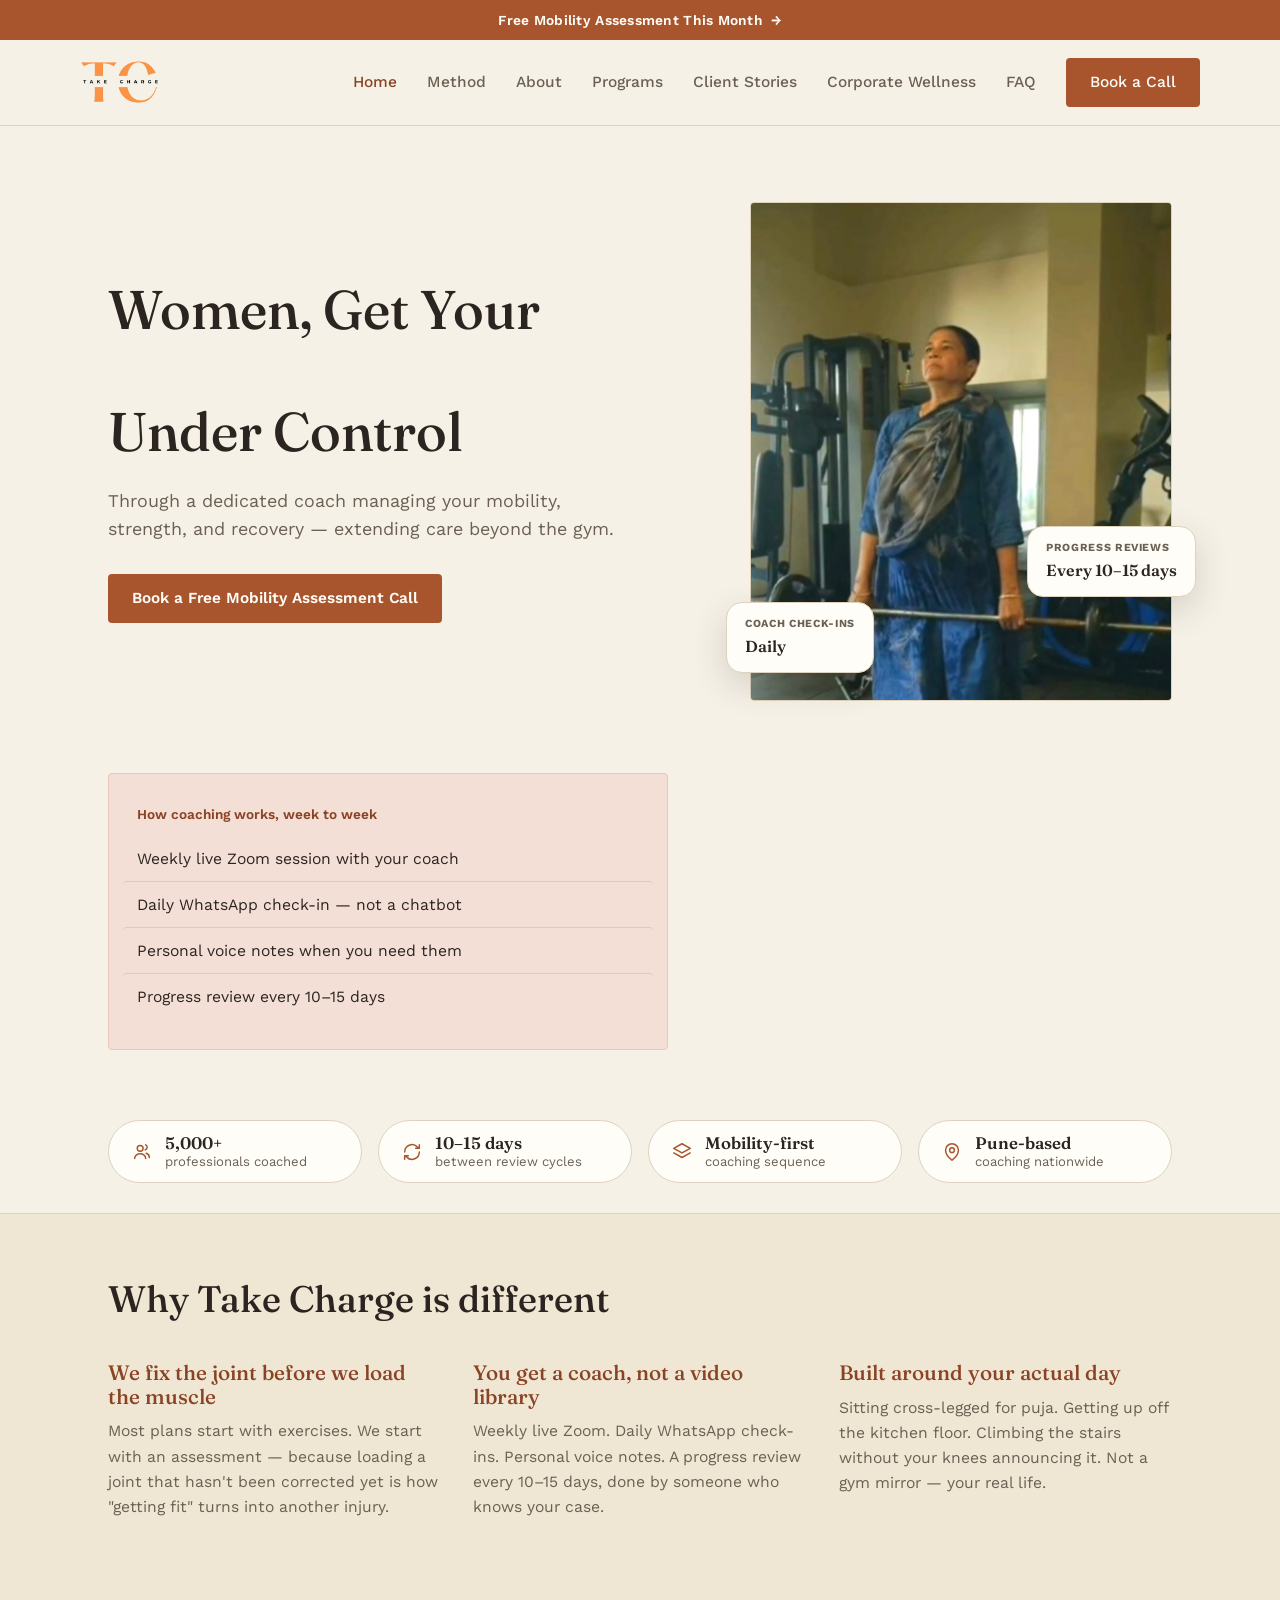
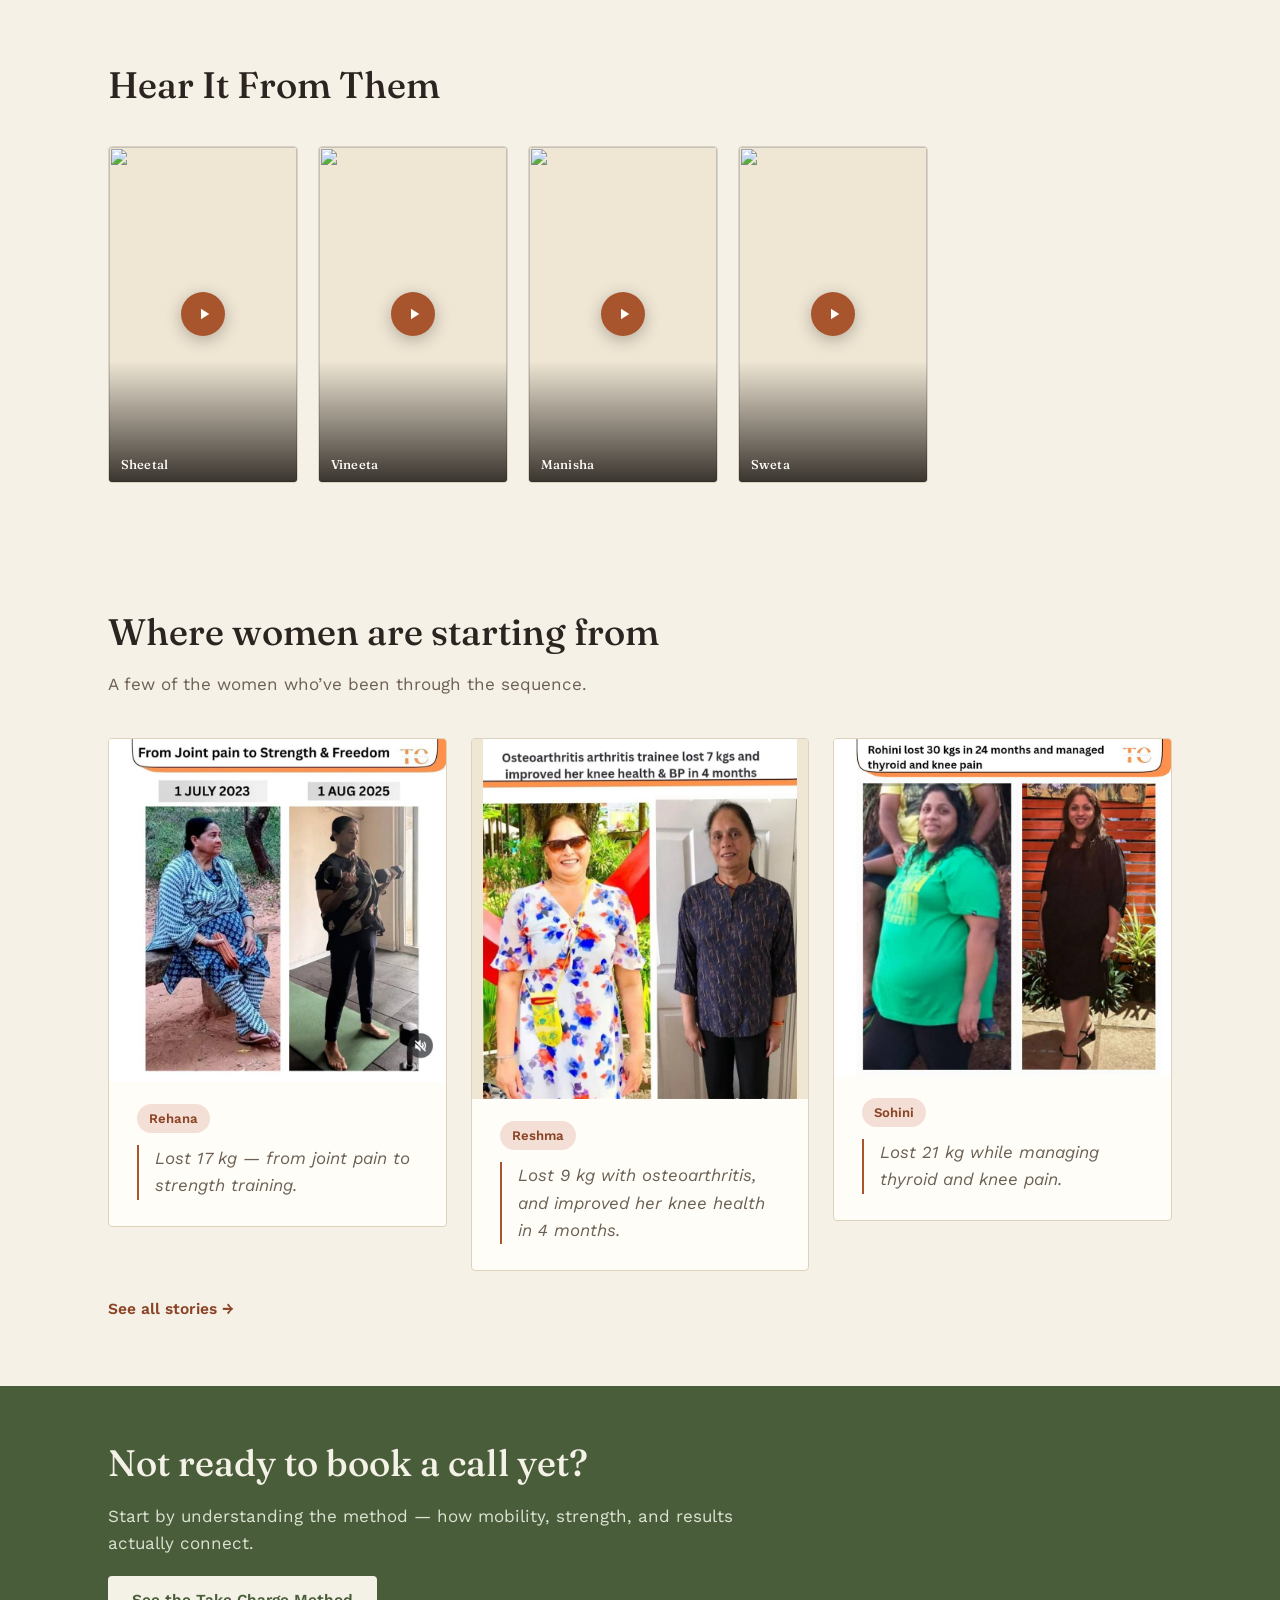
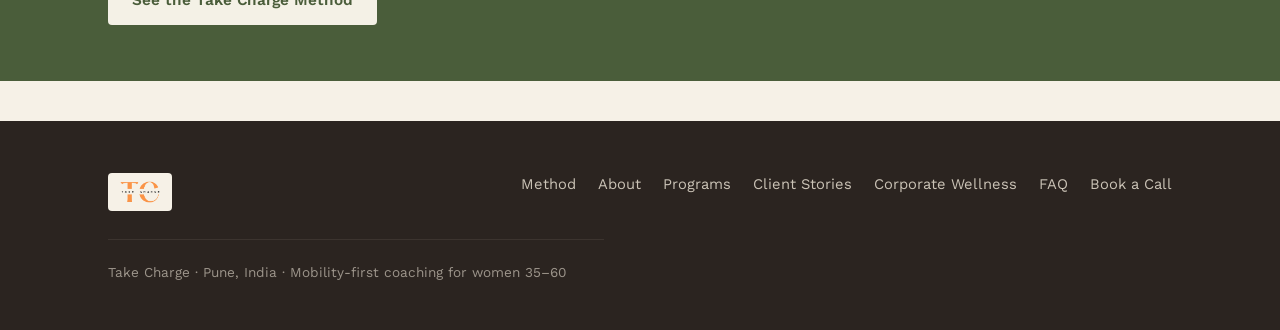
==== commit 48494b2d: "Add Corporate Wellness to site nav; add CTA band to corporate-wellness.html Inserts a Corporate Well" ====
--- a/index.html
+++ b/index.html
@@ -22,6 +22,7 @@
       <a href="about.html">About</a>
       <a href="programs.html">Programs</a>
       <a href="client-stories.html">Client Stories</a>
+      <a href="corporate-wellness.html">Corporate Wellness</a>
       <a href="faq.html">FAQ</a>
       <a href="book.html" class="btn">Book a Call</a>
     </nav>
@@ -257,6 +258,7 @@
         <a href="about.html">About</a>
         <a href="programs.html">Programs</a>
         <a href="client-stories.html">Client Stories</a>
+        <a href="corporate-wellness.html">Corporate Wellness</a>
         <a href="faq.html">FAQ</a>
         <a href="book.html">Book a Call</a>
       </nav>
--- a/style.css
+++ b/style.css
@@ -995,6 +995,40 @@
 .cta-band p { color: #DCE3D3; }
 .cta-band .btn { background: #F4F1E6; color: var(--green); }
 .cta-band .btn:hover { background: #FFFFFF; }
+
+/* ---------- Trusted-by strip ---------- */
+
+.trusted-strip { padding: 4px 0 48px; }
+
+.trusted-label {
+  margin: 0 0 18px;
+  font-size: 0.72rem;
+  font-weight: 600;
+  letter-spacing: 0.08em;
+  text-transform: uppercase;
+  color: var(--ink-soft);
+}
+
+.trusted-list {
+  display: flex;
+  flex-wrap: wrap;
+  justify-content: space-between;
+  align-items: center;
+  gap: 18px 28px;
+  list-style: none;
+  margin: 0;
+  padding: 22px 0;
+  border-top: 1px solid var(--border);
+  border-bottom: 1px solid var(--border);
+}
+
+.trusted-list li {
+  font-variant: small-caps;
+  font-weight: 600;
+  font-size: 1.05rem;
+  letter-spacing: 0.04em;
+  color: var(--ink-soft);
+}
 
 /* ---------- Utility ---------- */
 
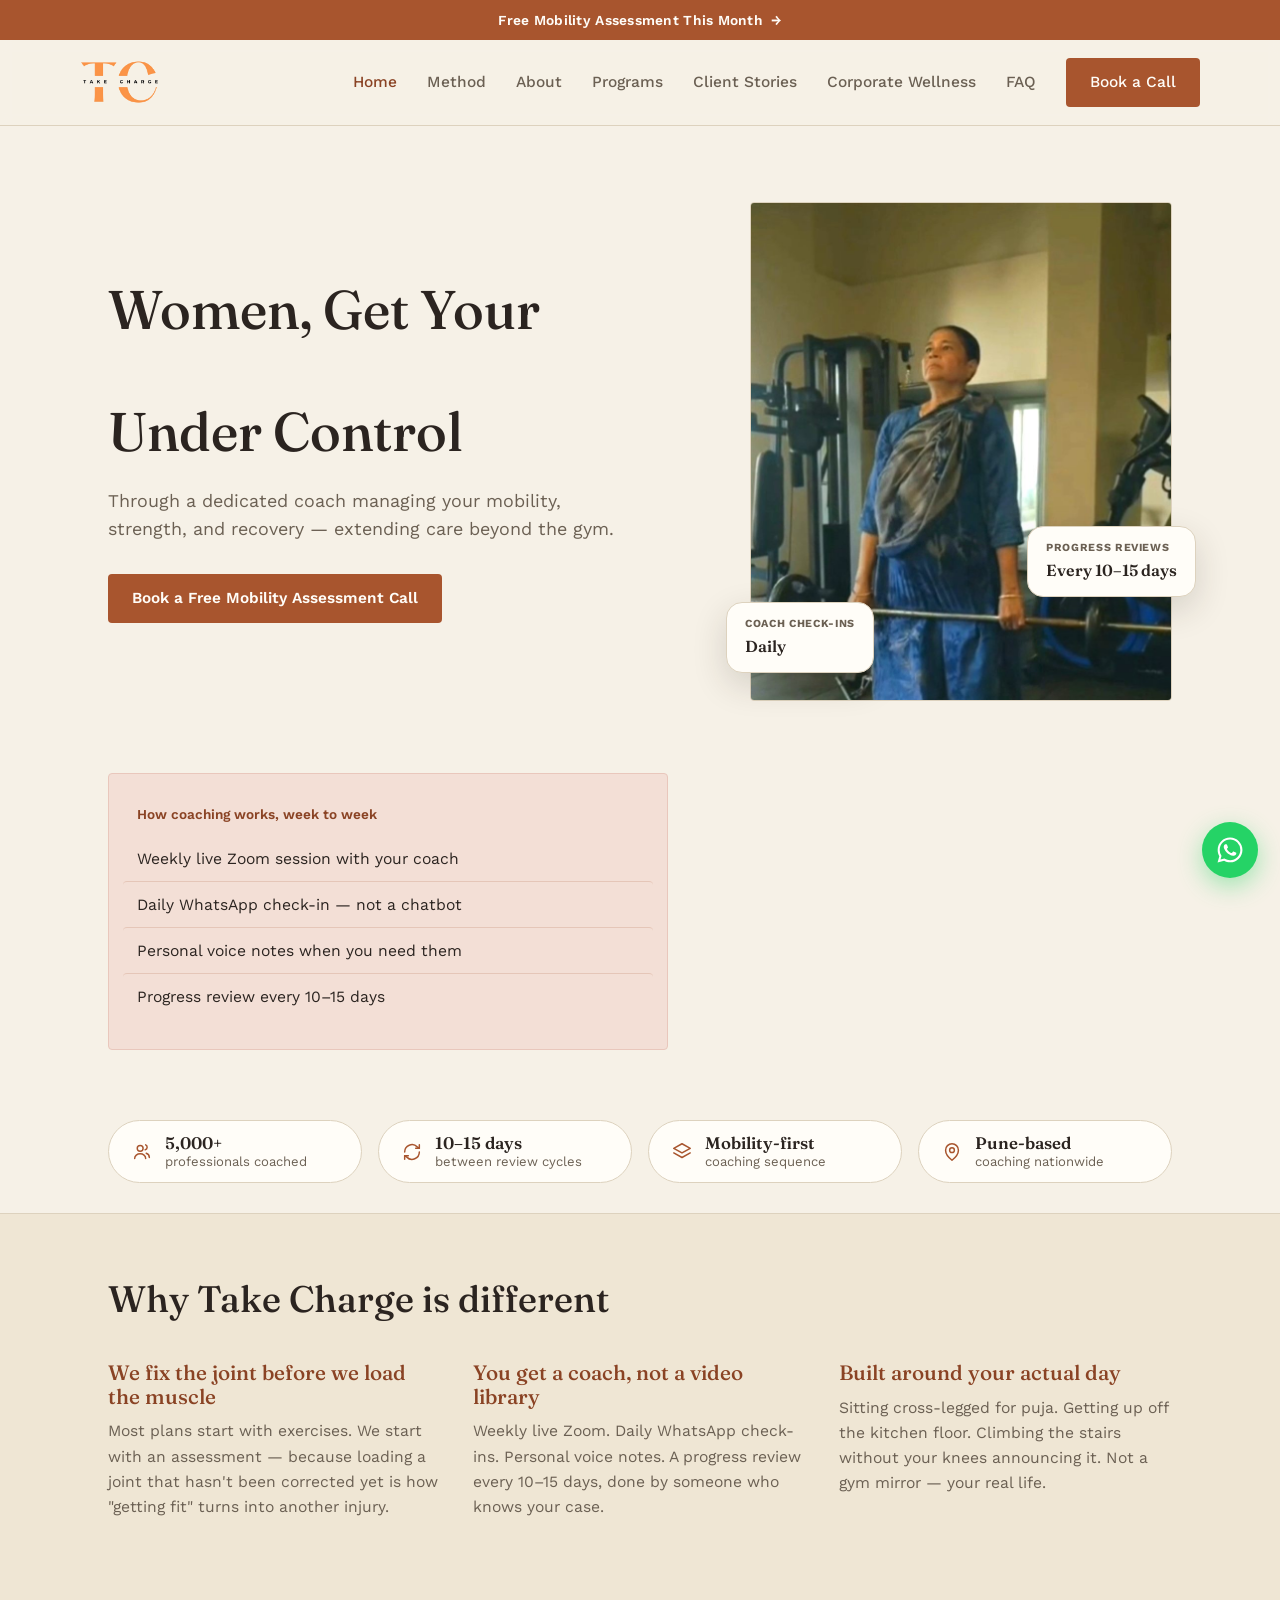
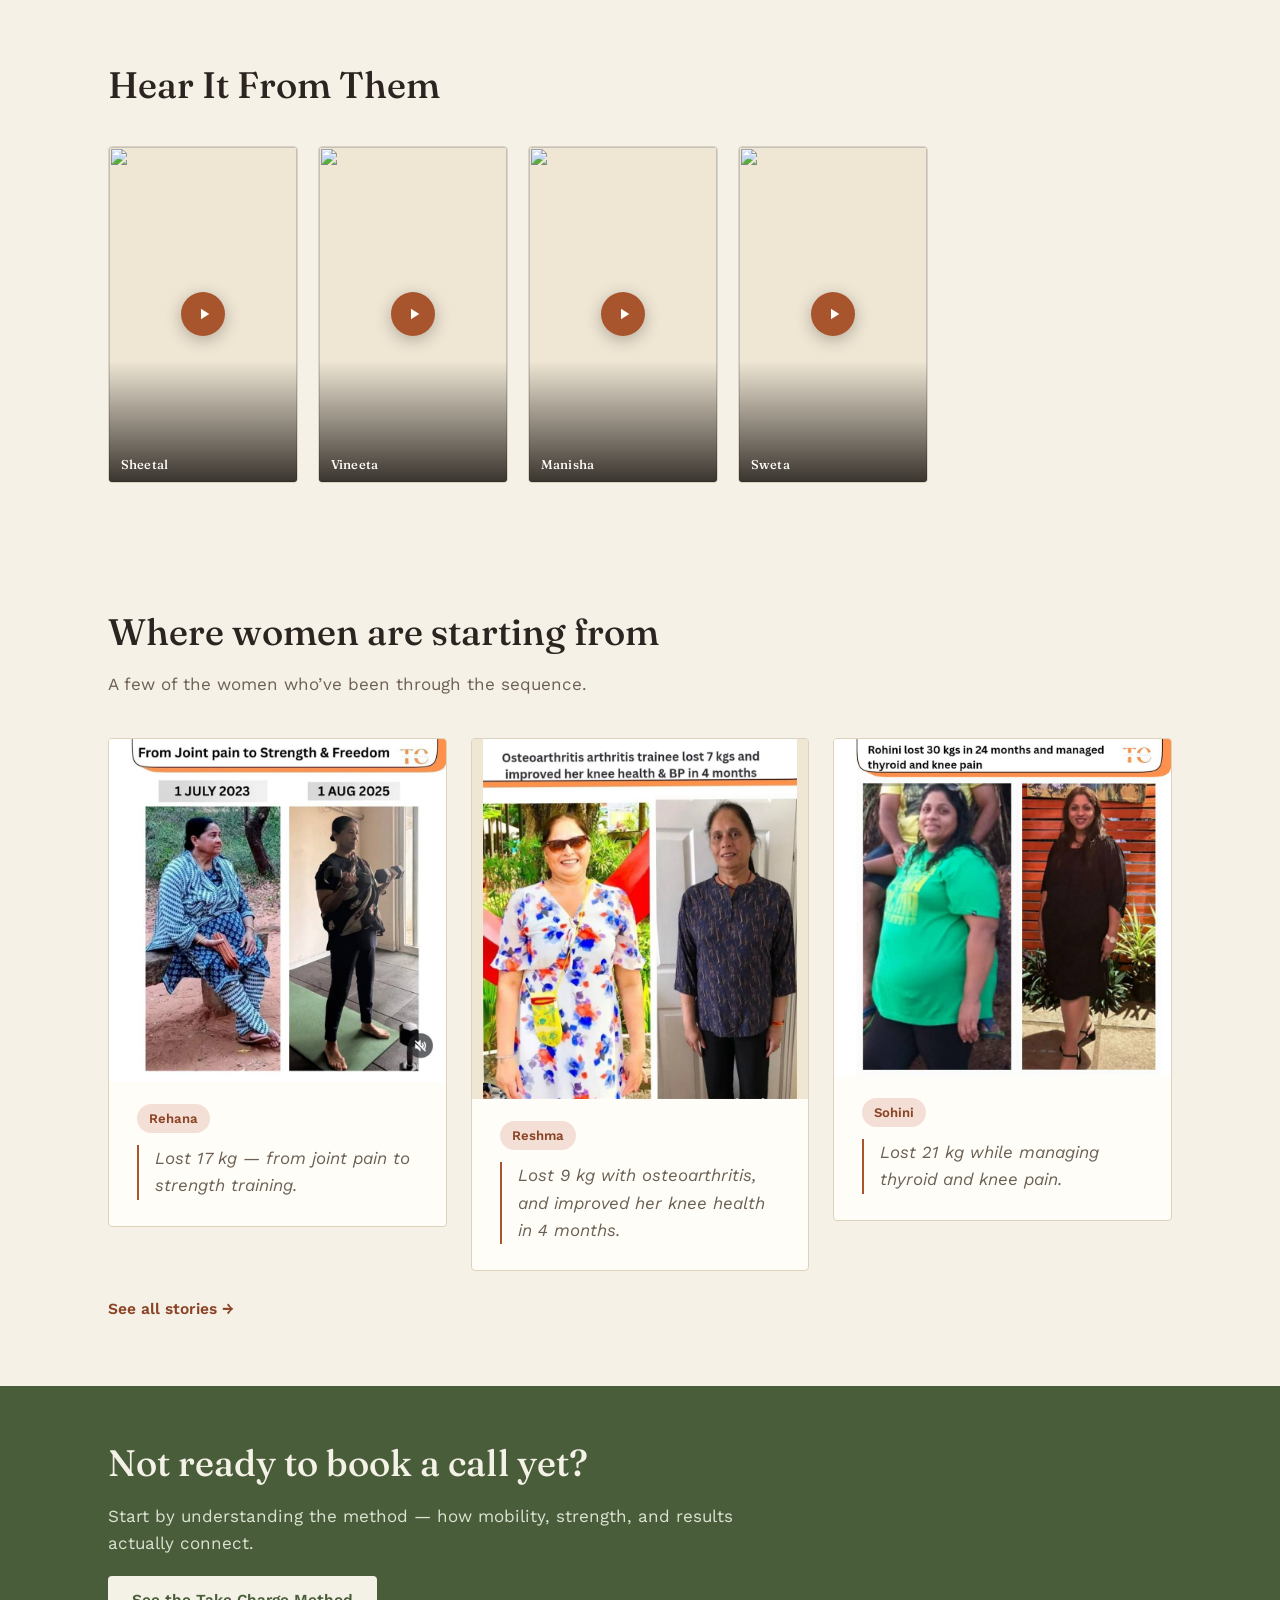
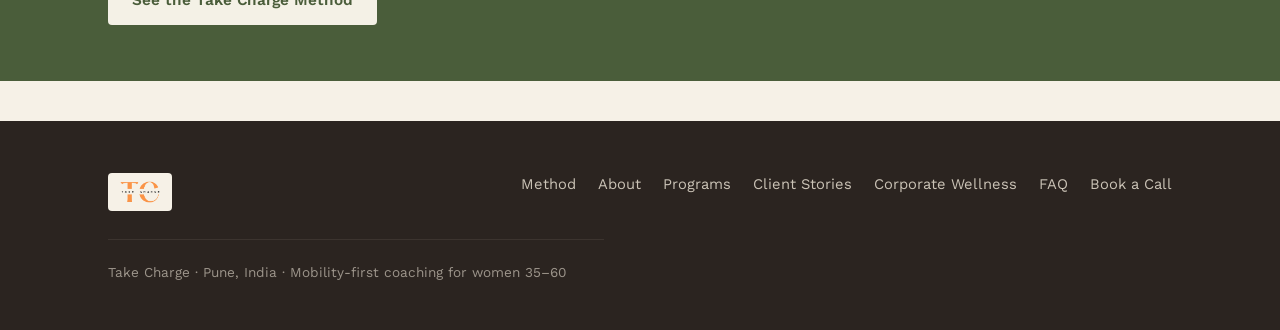
==== commit cd817fd8: "Add site-wide floating WhatsApp button A fixed bottom-right circular button (WhatsApp green, inline " ====
--- a/index.html
+++ b/index.html
@@ -267,6 +267,9 @@
   </div>
 </footer>
 
+<a href="https://wa.me/919112322742" class="whatsapp-float" target="_blank" rel="noopener" aria-label="Chat with us on WhatsApp">
+  <svg viewBox="0 0 24 24" fill="currentColor" aria-hidden="true"><path d="M12.04 2C6.58 2 2.13 6.45 2.13 11.91c0 1.75.46 3.48 1.32 4.99L2.05 22l5.25-1.38c1.45.79 3.08 1.21 4.74 1.21h.01c5.46 0 9.91-4.45 9.91-9.91 0-2.65-1.03-5.14-2.9-7.01A9.82 9.82 0 0012.05 2zm0 18.16h-.01c-1.48 0-2.93-.4-4.2-1.15l-.3-.18-3.12.82.83-3.04-.2-.31a8.26 8.26 0 01-1.27-4.4c0-4.54 3.7-8.24 8.25-8.24 2.2 0 4.27.86 5.83 2.42a8.18 8.18 0 012.41 5.83c0 4.54-3.7 8.24-8.24 8.24zm4.52-6.16c-.25-.12-1.47-.72-1.69-.81-.23-.08-.39-.12-.56.12-.17.25-.64.81-.78.97-.14.17-.29.19-.54.06-.25-.12-1.05-.39-1.99-1.23-.74-.66-1.23-1.47-1.38-1.72-.14-.25-.02-.38.11-.51.11-.11.25-.29.37-.43.12-.14.16-.25.25-.41.08-.17.04-.31-.02-.43-.06-.12-.56-1.35-.77-1.85-.2-.48-.41-.42-.56-.43h-.48c-.17 0-.43.06-.66.31-.23.25-.86.84-.86 2.05 0 1.21.89 2.38 1.01 2.54.12.17 1.75 2.67 4.23 3.74.59.26 1.05.41 1.41.52.59.19 1.13.16 1.56.1.48-.07 1.47-.6 1.67-1.18.21-.58.21-1.08.15-1.18-.06-.1-.23-.16-.48-.28z"/></svg>
+</a>
 <script src="nav.js"></script>
 <script>
 (function () {
--- a/style.css
+++ b/style.css
@@ -837,6 +837,35 @@
 .story-grid.is-preview { grid-template-columns: repeat(3, 1fr); }
 .story-grid.is-preview .story-photos img { height: 176px; }
 
+/* 5-up row (corporate-wellness.html transformations) — narrower cards,
+   so the photo, tag and quote all scale down to fit one horizontal line. */
+.corp-transformations .story-grid {
+  grid-template-columns: repeat(5, 1fr);
+  gap: 16px;
+}
+.corp-transformations .story-photos.is-single img {
+  max-height: 280px;
+}
+.corp-transformations .story-body {
+  padding: 16px 16px 20px;
+}
+.corp-transformations .story-body .tag {
+  font-size: 0.72rem;
+  padding: 3px 10px;
+}
+.corp-transformations .story-quote {
+  font-size: 0.85rem;
+  padding-left: 12px;
+}
+
+@media (max-width: 860px) {
+  .corp-transformations .story-grid { grid-template-columns: repeat(3, 1fr); }
+}
+
+@media (max-width: 560px) {
+  .corp-transformations .story-grid { grid-template-columns: repeat(2, 1fr); }
+}
+
 .story-preview-more { margin: 24px 0 0; }
 
 .link-more {
@@ -996,6 +1025,97 @@
 .cta-band .btn { background: #F4F1E6; color: var(--green); }
 .cta-band .btn:hover { background: #FFFFFF; }
 
+/* ---------- Stats bar (large Fraunces number + small label) ---------- */
+
+.stats-bar {
+  display: grid;
+  grid-template-columns: repeat(4, 1fr);
+  gap: 32px 28px;
+  list-style: none;
+  margin: 0;
+  padding: 0;
+}
+
+.stat-block {
+  display: flex;
+  flex-direction: column;
+  gap: 6px;
+}
+
+.stat-num {
+  font-family: 'Fraunces', serif;
+  font-weight: 600;
+  font-size: clamp(2.1rem, 4vw, 2.8rem);
+  line-height: 1;
+  color: var(--accent-deep);
+}
+
+.stat-label {
+  font-size: 0.9rem;
+  color: var(--ink-soft);
+  max-width: 22ch;
+}
+
+@media (max-width: 860px) {
+  .stats-bar { grid-template-columns: repeat(2, 1fr); }
+}
+
+@media (max-width: 480px) {
+  .stats-bar { grid-template-columns: 1fr; }
+}
+
+/* ---------- Photo strip (Real Influencers) ---------- */
+
+.photo-strip {
+  display: grid;
+  grid-template-columns: repeat(4, 1fr);
+  gap: 16px;
+}
+
+.photo-strip img {
+  display: block;
+  width: 100%;
+  height: 220px;
+  object-fit: cover;
+  border: 1px solid var(--border);
+  border-radius: var(--radius);
+  background: var(--bg-alt);
+}
+
+@media (max-width: 860px) {
+  .photo-strip { grid-template-columns: repeat(2, 1fr); }
+}
+
+@media (max-width: 480px) {
+  .photo-strip { grid-template-columns: 1fr; }
+}
+
+/* ---------- Flagship promo (corporate-wellness.html) ----------
+   Scoped so the shared .card.flagship / .ribbon / .tag used on
+   programs.html are left exactly as they were. */
+
+.flagship-promo .card.flagship {
+  border-width: 3px;
+  box-shadow: 0 18px 46px rgba(43, 36, 32, 0.16);
+}
+
+.flagship-promo .ribbon {
+  font-size: 1rem;
+  padding: 9px 24px;
+  letter-spacing: 0.04em;
+  text-transform: uppercase;
+  box-shadow: 0 4px 14px rgba(43, 36, 32, 0.28);
+}
+
+.flagship-promo .tag {
+  font-size: 0.95rem;
+  font-weight: 700;
+  letter-spacing: 0.05em;
+  text-transform: uppercase;
+  padding: 7px 18px;
+  margin-bottom: 20px;
+}
+
 /* ---------- Trusted-by strip ---------- */
 
 .trusted-strip { padding: 4px 0 48px; }
@@ -1028,6 +1148,20 @@
   font-size: 1.05rem;
   letter-spacing: 0.04em;
   color: var(--ink-soft);
+  display: flex;
+  align-items: center;
+}
+
+.trusted-logo {
+  display: block;
+  height: 30px;
+  width: auto;
+}
+
+/* Schindler's mark is a stacked icon+wordmark, so at the shared height
+   it reads visually smaller than the wider landscape logos next to it. */
+.trusted-logo--lg {
+  height: 46px;
 }
 
 /* ---------- Utility ---------- */
@@ -1080,3 +1214,43 @@
   outline: 2px solid var(--accent-deep);
   outline-offset: 2px;
 }
+
+/* ---------- Floating WhatsApp button (site-wide) ---------- */
+
+.whatsapp-float {
+  position: fixed;
+  right: 22px;
+  bottom: 22px;
+  z-index: 60;
+  width: 56px;
+  height: 56px;
+  display: flex;
+  align-items: center;
+  justify-content: center;
+  background: #25D366;
+  color: #FFFFFF;
+  border-radius: 50%;
+  box-shadow: 0 8px 24px rgba(37, 211, 102, 0.42);
+  transition: transform 0.15s ease, box-shadow 0.15s ease;
+}
+
+.whatsapp-float svg {
+  width: 30px;
+  height: 30px;
+}
+
+.whatsapp-float:hover,
+.whatsapp-float:focus-visible {
+  transform: scale(1.08);
+  box-shadow: 0 10px 28px rgba(37, 211, 102, 0.52);
+  color: #FFFFFF;
+}
+
+@media (max-width: 480px) {
+  .whatsapp-float { right: 16px; bottom: 16px; width: 50px; height: 50px; }
+  .whatsapp-float svg { width: 26px; height: 26px; }
+}
+
+@media (prefers-reduced-motion: reduce) {
+  .whatsapp-float { transition: none; }
+}
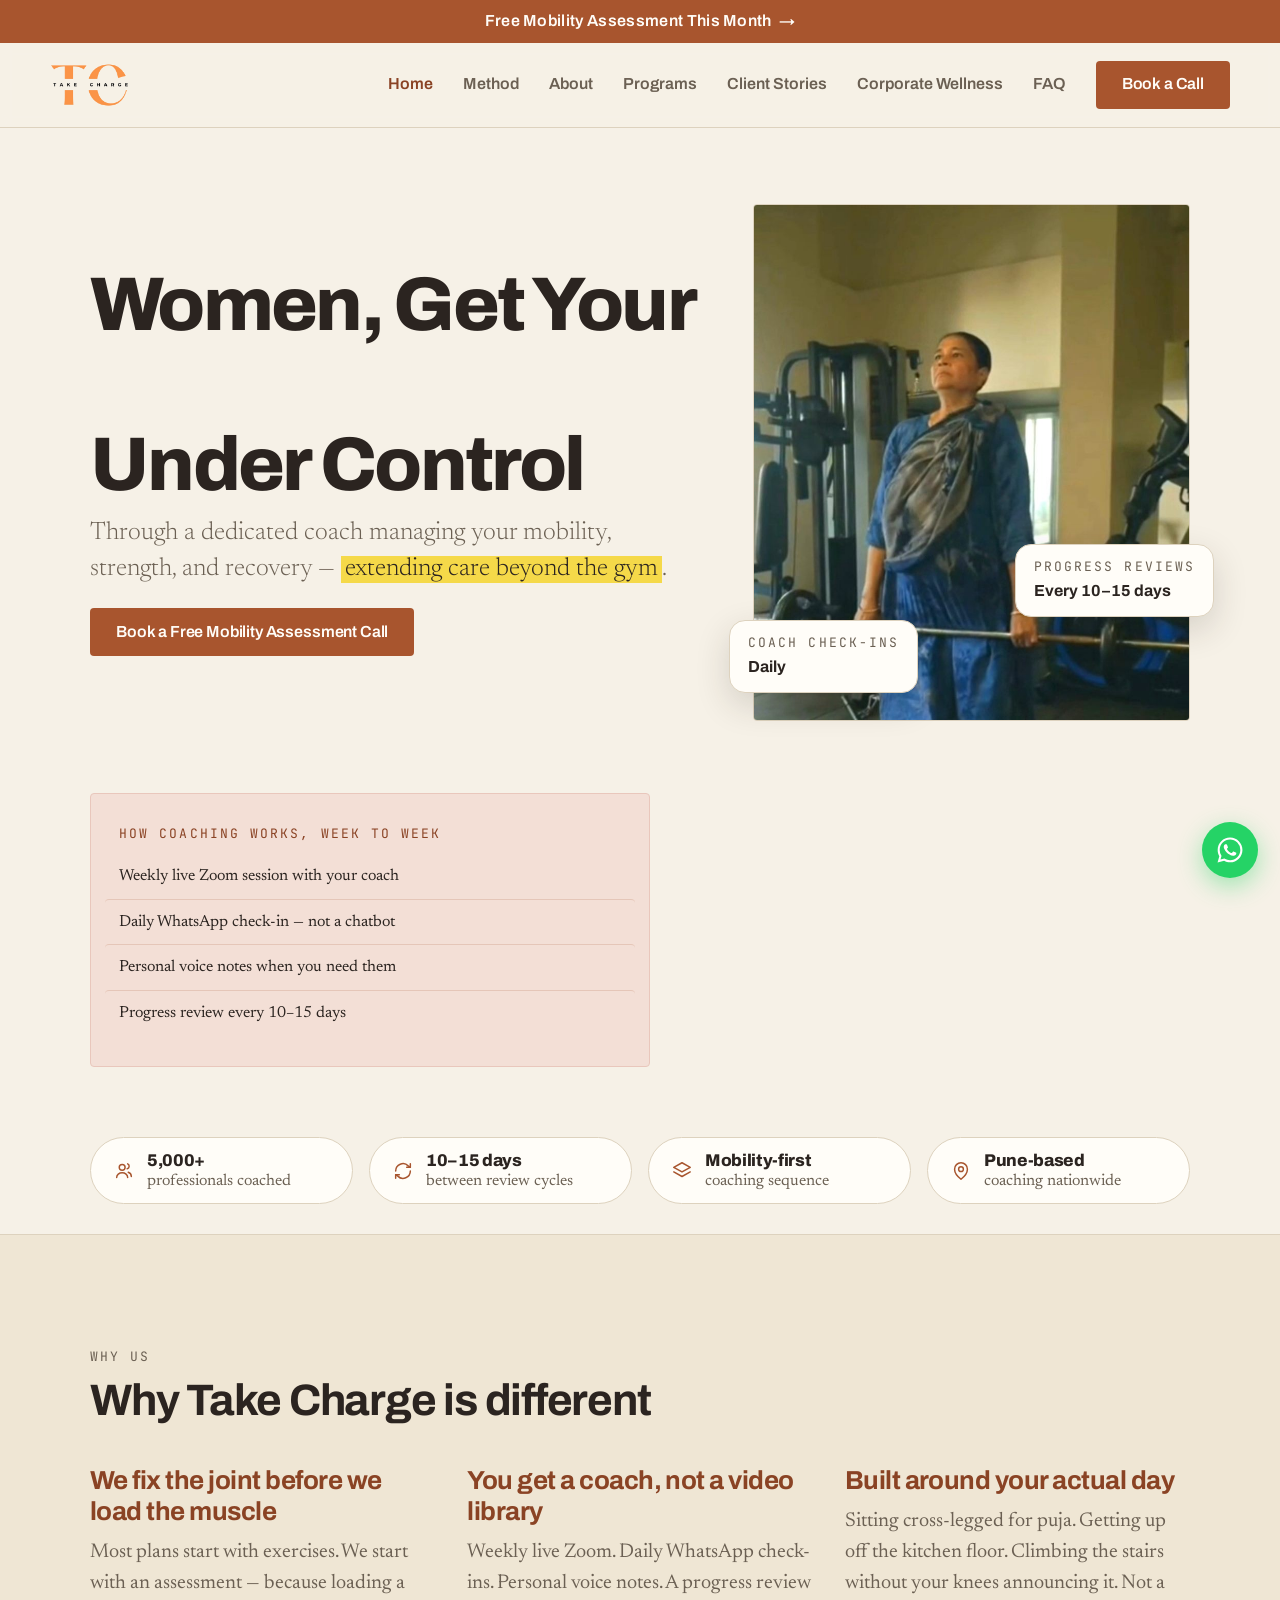
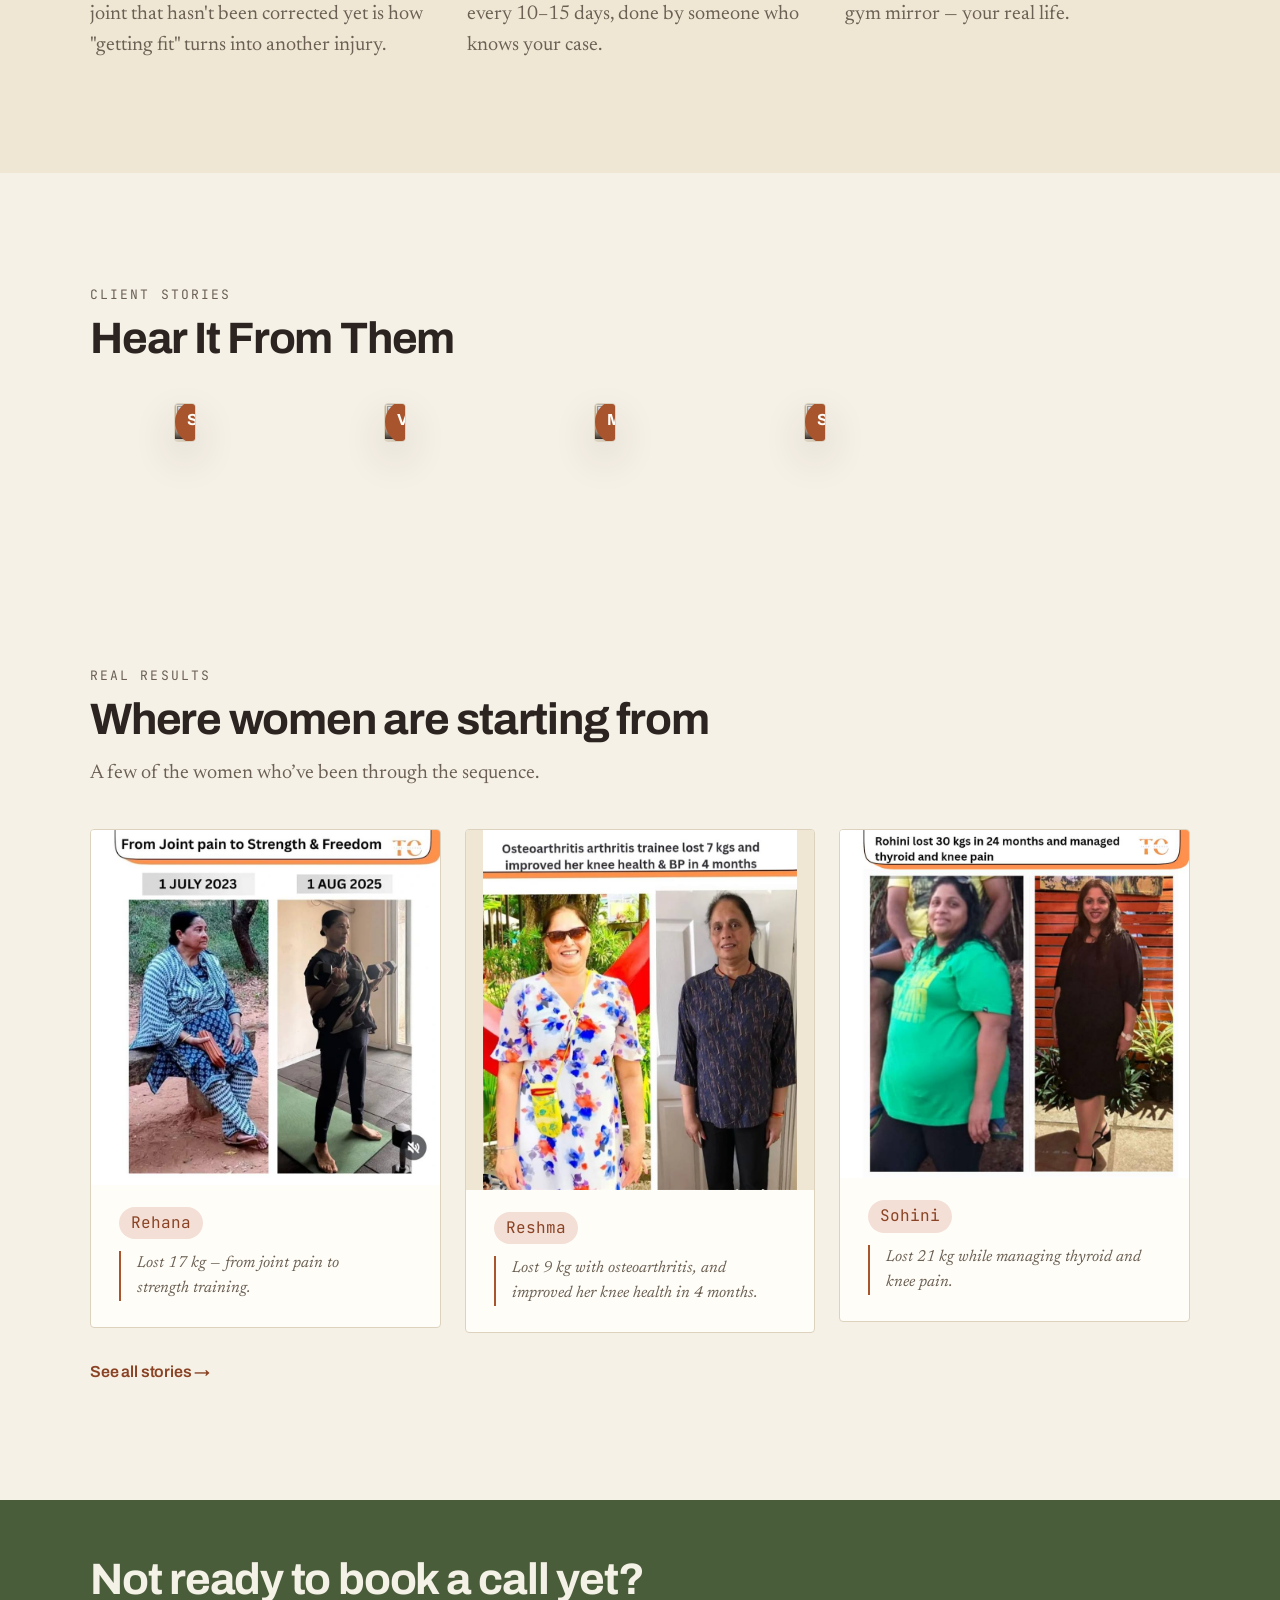
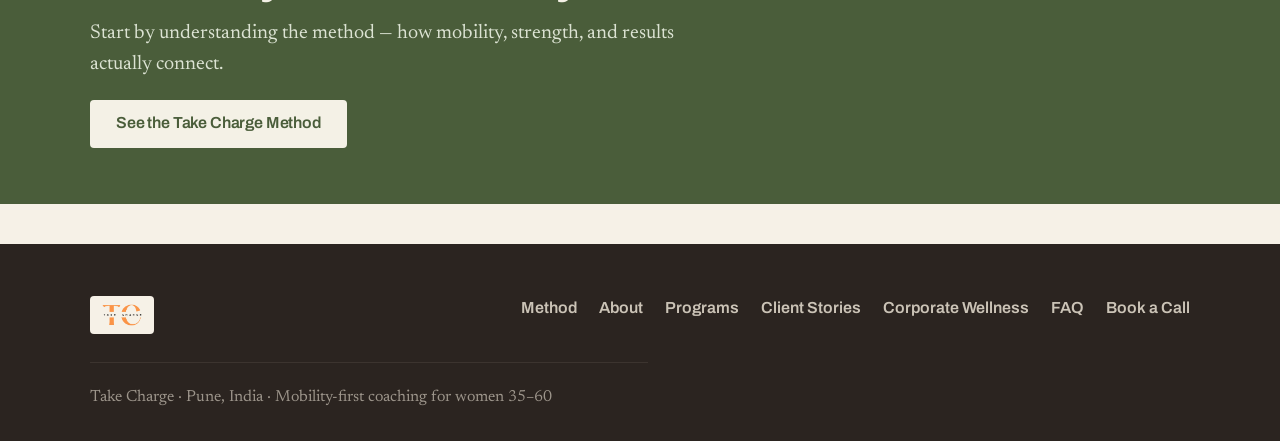
==== commit 03e805e4: "Site-wide typography and design-system overhaul - Load Archivo (400/600/700/800), Newsreader (300/40" ====
--- a/index.html
+++ b/index.html
@@ -6,6 +6,9 @@
 <title>Take Charge — Mobility-First Strength Coaching</title>
 <meta name="description" content="Mobility-first strength coaching for Indian women 35–60 dealing with joint pain and limited mobility. Correction first, then strength that lasts.">
 <link rel="icon" href="favicon.svg" type="image/svg+xml">
+<link rel="preconnect" href="https://fonts.googleapis.com">
+<link rel="preconnect" href="https://fonts.gstatic.com" crossorigin>
+<link href="https://fonts.googleapis.com/css2?family=Archivo:wght@400;600;700;800&family=Newsreader:ital,wght@0,300;0,400;1,300;1,400&family=JetBrains+Mono:wght@400&display=swap" rel="stylesheet">
 <link rel="stylesheet" href="style.css">
 </head>
 <body>
@@ -46,7 +49,7 @@
         </span>
         <span class="sr-only">Women, get your health under control — weight gain, muscle loss, blood pressure, diabetes, and thyroid.</span>
       </h1>
-      <p class="hero-sub">Through a dedicated coach managing your mobility, strength, and recovery — extending care beyond the gym.</p>
+      <p class="hero-sub">Through a dedicated coach managing your mobility, strength, and recovery — <span class="highlight">extending care beyond the gym</span>.</p>
       <a href="book.html" class="btn">Book a Free Mobility Assessment Call</a>
     </div>
     <figure class="hero-photo">
@@ -123,6 +126,7 @@
 <section class="alt">
   <div class="wrap">
     <div class="section-head">
+      <p class="eyebrow">Why us</p>
       <h2>Why Take Charge is different</h2>
     </div>
     <div class="three-col">
@@ -145,6 +149,7 @@
 <section>
   <div class="wrap">
     <div class="section-head">
+      <p class="eyebrow">Client stories</p>
       <h2>Hear It From Them</h2>
     </div>
 
@@ -197,6 +202,7 @@
 <section>
   <div class="wrap">
     <div class="section-head">
+      <p class="eyebrow">Real results</p>
       <h2>Where women are starting from</h2>
       <p>A few of the women who’ve been through the sequence.</p>
     </div>
--- a/style.css
+++ b/style.css
@@ -1,5 +1,3 @@
-@import url('https://fonts.googleapis.com/css2?family=Fraunces:ital,opsz,wght@0,9..144,400;0,9..144,500;0,9..144,600;1,9..144,500&family=Work+Sans:wght@400;500;600;700&display=swap');
-
 :root {
   --bg: #F6F1E7;
   --bg-alt: #EFE6D4;
@@ -12,8 +10,30 @@
   --blush-soft: #F3DFD6;
   --green: #4A5D3A;
   --border: #DDD2BE;
+  --highlight: #F5D949;
   --radius: 4px;
-  --max: 1120px;
+  --max: 1180px;
+
+  /* ---------- Type scale (fluid, clamp-based) ---------- */
+  --font-heading: 'Archivo', sans-serif;
+  --font-body: 'Newsreader', serif;
+  --font-mono: 'JetBrains Mono', monospace;
+
+  --fs-h1: clamp(34px, 7.5vw, 76px);
+  --fs-h2: clamp(26px, 4.6vw, 44px);
+  --fs-h3: clamp(20px, 2.8vw, 26px);
+  --fs-lead: clamp(19px, 2.2vw, 25px);
+  --fs-body: clamp(17px, 1.8vw, 20px);
+  --fs-small: 16px;
+  --fs-number: clamp(36px, 5vw, 56px);
+  --fs-eyebrow: clamp(11px, 1.2vw, 13px);
+  --fs-button: 16px;
+
+  /* ---------- Spacing rhythm ---------- */
+  --space-heading-para: 14px;
+  --space-para: 20px;
+  --space-section-mobile: 72px;
+  --space-section-desktop: 112px;
 }
 
 * { box-sizing: border-box; }
@@ -24,30 +44,60 @@
   margin: 0;
   background: var(--bg);
   color: var(--ink);
-  font-family: 'Work Sans', sans-serif;
-  font-size: 17px;
-  line-height: 1.6;
+  font-family: var(--font-body);
+  font-weight: 400;
+  font-size: var(--fs-body);
+  line-height: 1.55;
 }
 
 h1, h2, h3, .display {
-  font-family: 'Fraunces', serif;
-  font-weight: 500;
-  line-height: 1.15;
-  margin: 0 0 0.5em;
+  font-family: var(--font-heading);
+  margin: 0 0 var(--space-heading-para);
   color: var(--ink);
 }
 
-h1 { font-size: clamp(2.2rem, 4.5vw, 3.4rem); font-weight: 500; }
-h2 { font-size: clamp(1.7rem, 3vw, 2.3rem); }
-h3 { font-size: 1.3rem; }
-
-p { margin: 0 0 1.1em; max-width: 62ch; }
+h1 {
+  font-size: var(--fs-h1);
+  font-weight: 800;
+  line-height: 0.98;
+  letter-spacing: -0.035em;
+  max-width: 20ch;
+  text-wrap: balance;
+}
+
+h2 {
+  font-size: var(--fs-h2);
+  font-weight: 700;
+  line-height: 1.08;
+  letter-spacing: -0.028em;
+  max-width: 24ch;
+  text-wrap: balance;
+}
+
+h3 {
+  font-size: var(--fs-h3);
+  font-weight: 700;
+  line-height: 1.2;
+  letter-spacing: -0.02em;
+}
+
+p {
+  margin: 0 0 var(--space-para);
+  max-width: 62ch;
+  text-wrap: pretty;
+}
+p:last-child { margin-bottom: 0; }
+
 a { color: var(--accent-deep); }
 
 .wrap {
   max-width: var(--max);
   margin: 0 auto;
-  padding: 0 28px;
+  padding: 0 40px;
+}
+
+@media (max-width: 860px) {
+  .wrap { padding: 0 24px; }
 }
 
 /* ---------- Announcement bar ---------- */
@@ -58,7 +108,8 @@
   color: var(--panel);
   text-align: center;
   padding: 9px 16px;
-  font-size: 0.86rem;
+  font-family: var(--font-heading);
+  font-size: var(--fs-small);
   font-weight: 600;
   letter-spacing: 0.02em;
   text-decoration: none;
@@ -113,8 +164,9 @@
 nav.links a {
   color: var(--ink-soft);
   text-decoration: none;
-  font-size: 0.97rem;
-  font-weight: 500;
+  font-family: var(--font-heading);
+  font-size: var(--fs-small);
+  font-weight: 600;
 }
 
 nav.links a:hover, nav.links a.active { color: var(--accent-deep); }
@@ -126,14 +178,19 @@
 nav.links a.btn.active { color: #FFFDF8; }
 
 .btn {
-  display: inline-block;
+  display: inline-flex;
+  align-items: center;
+  justify-content: center;
+  min-height: 48px;
   background: var(--accent);
   color: #FFFDF8;
-  padding: 12px 24px;
+  padding: 0 26px;
   border-radius: var(--radius);
   text-decoration: none;
+  font-family: var(--font-heading);
   font-weight: 600;
-  font-size: 0.96rem;
+  font-size: var(--fs-button);
+  letter-spacing: -0.01em;
   border: none;
   cursor: pointer;
   transition: background 0.15s ease;
@@ -141,15 +198,20 @@
 .btn:hover { background: var(--accent-deep); color: #FFFDF8; }
 
 .btn-outline {
-  display: inline-block;
+  display: inline-flex;
+  align-items: center;
+  justify-content: center;
+  min-height: 48px;
   background: transparent;
   color: var(--ink);
-  padding: 11px 23px;
+  padding: 0 26px;
   border-radius: var(--radius);
   border: 1px solid var(--ink);
   text-decoration: none;
-  font-weight: 500;
-  font-size: 0.96rem;
+  font-family: var(--font-heading);
+  font-weight: 600;
+  font-size: var(--fs-button);
+  letter-spacing: -0.01em;
 }
 .btn-outline:hover { border-color: var(--accent-deep); color: var(--accent-deep); }
 
@@ -199,17 +261,18 @@
 }
 
 .stat-bubble-label {
-  font-size: 0.68rem;
-  font-weight: 700;
-  letter-spacing: 0.06em;
+  font-family: var(--font-mono);
+  font-size: var(--fs-eyebrow);
+  font-weight: 400;
+  letter-spacing: 0.16em;
   text-transform: uppercase;
   color: var(--ink-soft);
 }
 
 .stat-bubble-value {
-  font-family: 'Fraunces', serif;
-  font-size: 1rem;
-  font-weight: 600;
+  font-family: var(--font-heading);
+  font-size: var(--fs-small);
+  font-weight: 700;
   color: var(--ink);
 }
 
@@ -218,10 +281,14 @@
 
 /* Hero headline with rotating condition word */
 .hero-h1 {
-  font-size: clamp(2.2rem, 4.5vw, 3.4rem);
-  font-weight: 500;
-  line-height: 1.12;
-  margin: 0 0 24px;
+  font-family: var(--font-heading);
+  font-size: var(--fs-h1);
+  font-weight: 800;
+  line-height: 0.98;
+  letter-spacing: -0.035em;
+  max-width: 20ch;
+  text-wrap: balance;
+  margin: 0 0 var(--space-heading-para);
 }
 
 .hero-h1-line {
@@ -243,6 +310,8 @@
   left: 0;
   top: 0;
   white-space: nowrap;
+  font-family: var(--font-body);
+  font-weight: 400;
   font-style: italic;
   color: var(--accent-deep);
   opacity: 0;
@@ -282,10 +351,13 @@
 }
 
 .hero-sub {
-  font-size: 1.12rem;
+  font-family: var(--font-body);
+  font-weight: 300;
+  font-size: var(--fs-lead);
+  line-height: 1.45;
   color: var(--ink-soft);
-  max-width: 46ch;
-  margin-bottom: 30px;
+  max-width: 48ch;
+  margin-bottom: var(--space-para);
 }
 
 .hero-panel {
@@ -296,18 +368,24 @@
   position: relative;
 }
 
-.hero-panel .eyebrow {
-  font-size: 0.85rem;
-  color: var(--accent-deep);
-  font-weight: 600;
+.eyebrow {
+  display: block;
+  font-family: var(--font-mono);
+  font-size: var(--fs-eyebrow);
+  font-weight: 400;
+  letter-spacing: 0.16em;
+  text-transform: uppercase;
+  color: var(--ink-soft);
   margin-bottom: 10px;
 }
+
+.hero-panel .eyebrow { color: var(--accent-deep); }
 
 .hero-panel ul { margin: 0; padding: 0; list-style: none; }
 .hero-panel li {
   padding: 10px 0;
   border-top: 1px solid rgba(168, 85, 46, 0.18);
-  font-size: 0.98rem;
+  font-size: var(--fs-small);
   color: var(--ink);
 }
 .hero-panel li:first-child { border-top: none; }
@@ -388,14 +466,15 @@
 }
 
 .trust-num {
-  font-family: 'Fraunces', serif;
-  font-weight: 600;
-  font-size: 1.05rem;
+  font-family: var(--font-heading);
+  font-weight: 800;
+  font-size: 17px;
+  letter-spacing: -0.02em;
   color: var(--ink);
 }
 
 .trust-label {
-  font-size: 0.82rem;
+  font-size: var(--fs-small);
   color: var(--ink-soft);
 }
 
@@ -409,8 +488,12 @@
 
 /* ---------- Sections ---------- */
 
-section { padding: 64px 0; }
+section { padding: var(--space-section-desktop) 0; }
 section.alt { background: var(--bg-alt); }
+
+@media (max-width: 860px) {
+  section { padding: var(--space-section-mobile) 0; }
+}
 
 .section-head { max-width: 60ch; margin-bottom: 40px; }
 .section-head p { color: var(--ink-soft); }
@@ -425,71 +508,40 @@
   color: var(--accent-deep);
   margin-bottom: 10px;
 }
-.feature p { color: var(--ink-soft); font-size: 0.98rem; }
-
-/* ---------- Sequence (Method page) ---------- */
+.feature p { color: var(--ink-soft); }
+
+/* ---------- Numbered section (reusable component) ----------
+   Two-column row: a large Archivo number, fixed-width, next to a
+   heading + body; rows separated by hairline rules. On mobile the
+   number sits above the heading instead of beside it. */
 
 .sequence { position: relative; max-width: 760px; }
 
 .seq-item {
   display: grid;
-  grid-template-columns: 64px 1fr;
+  grid-template-columns: 76px 1fr;
   gap: 24px;
-  padding-bottom: 48px;
-  position: relative;
-}
-
+  padding: 28px 0;
+  border-top: 1px solid var(--border);
+}
+.seq-item:first-child { border-top: none; padding-top: 0; }
 .seq-item:last-child { padding-bottom: 0; }
 
 .seq-num {
-  width: 52px;
-  height: 52px;
-  border-radius: 50%;
-  background: var(--panel);
-  border: 2px solid var(--accent);
-  color: var(--accent-deep);
-  font-family: 'Fraunces', serif;
-  font-size: 1.3rem;
-  font-weight: 600;
-  display: flex;
-  align-items: center;
-  justify-content: center;
-  z-index: 2;
-}
-
-/* Gray track between steps */
-.seq-item:not(:last-child)::before {
-  content: '';
-  position: absolute;
-  left: 25px;
-  top: 52px;
-  bottom: -48px;
-  width: 2px;
-  background: var(--border);
-}
-
-/* Accent fill drawn over the track — grown by IntersectionObserver on scroll */
-.seq-item:not(:last-child)::after {
-  content: '';
-  position: absolute;
-  left: 25px;
-  top: 52px;
-  bottom: -48px;
-  width: 2px;
-  background: var(--accent);
-  transform: scaleY(0);
-  transform-origin: top center;
-  transition: transform 0.7s ease;
-}
-
-.seq-item.line-filled::after { transform: scaleY(1); }
-
-@media (prefers-reduced-motion: reduce) {
-  .seq-item:not(:last-child)::after { transition: none; }
+  font-family: var(--font-heading);
+  font-weight: 800;
+  font-size: 32px;
+  line-height: 1;
+  letter-spacing: -0.02em;
+  color: var(--accent);
 }
 
 .seq-item h3 { margin-bottom: 8px; }
 .seq-item p { color: var(--ink-soft); }
+
+@media (max-width: 640px) {
+  .seq-item { grid-template-columns: 1fr; gap: 10px; }
+}
 
 /* ---------- Cards ---------- */
 
@@ -508,8 +560,9 @@
 
 .card .tag {
   display: inline-block;
-  font-size: 0.82rem;
-  font-weight: 600;
+  font-family: var(--font-mono);
+  font-size: var(--fs-small);
+  font-weight: 400;
   color: var(--accent-deep);
   background: var(--blush-soft);
   padding: 4px 12px;
@@ -525,8 +578,9 @@
   left: 50%;
   transform: translate(-50%, -50%);
   display: inline-block;
-  font-size: 0.82rem;
-  font-weight: 600;
+  font-family: var(--font-mono);
+  font-size: var(--fs-small);
+  font-weight: 400;
   color: #FFFDF8;
   background: var(--accent);
   padding: 5px 16px;
@@ -536,7 +590,7 @@
 }
 
 .card ul { padding-left: 20px; margin: 20px 0; }
-.card li { margin-bottom: 8px; color: var(--ink-soft); font-size: 0.97rem; }
+.card li { margin-bottom: 8px; color: var(--ink-soft); }
 
 .program-grid {
   display: grid;
@@ -557,8 +611,10 @@
 }
 
 .quiz-q legend {
-  font-family: 'Fraunces', serif;
-  font-size: 1.15rem;
+  font-family: var(--font-heading);
+  font-weight: 700;
+  font-size: var(--fs-h3);
+  letter-spacing: -0.02em;
   color: var(--ink);
   margin-bottom: 12px;
   padding: 0;
@@ -573,7 +629,7 @@
   border: 1px solid var(--border);
   border-radius: var(--radius);
   background: var(--panel);
-  font-size: 0.97rem;
+  font-size: var(--fs-small);
   cursor: pointer;
   transition: border-color 0.15s ease, background 0.15s ease;
 }
@@ -697,10 +753,10 @@
   z-index: 1;
   margin: 0;
   padding: 9px 12px;
-  font-family: 'Fraunces', serif;
-  font-weight: 500;
-  font-size: 0.8rem;
-  letter-spacing: 0.01em;
+  font-family: var(--font-heading);
+  font-weight: 700;
+  font-size: var(--fs-small);
+  letter-spacing: -0.01em;
   line-height: 1.3;
   text-align: left;
   color: var(--panel);
@@ -775,9 +831,10 @@
   position: absolute;
   left: 10px;
   bottom: 10px;
-  font-size: 0.7rem;
-  font-weight: 700;
-  letter-spacing: 0.06em;
+  font-family: var(--font-mono);
+  font-size: var(--fs-eyebrow);
+  font-weight: 400;
+  letter-spacing: 0.16em;
   text-transform: uppercase;
   color: var(--panel);
   background: rgba(43, 36, 32, 0.72);
@@ -815,18 +872,23 @@
 }
 
 .story-name {
-  font-family: 'Fraunces', serif;
-  font-size: 1.15rem;
+  font-family: var(--font-heading);
+  font-weight: 700;
+  font-size: 19px;
+  letter-spacing: -0.02em;
   color: var(--ink);
 }
 
 .story-city {
-  font-size: 0.9rem;
+  font-size: var(--fs-small);
   color: var(--ink-soft);
 }
 
 .story-quote {
   margin: 0;
+  font-family: var(--font-body);
+  font-weight: 400;
+  font-size: var(--fs-small);
   color: var(--ink-soft);
   font-style: italic;
   border-left: 2px solid var(--accent);
@@ -850,11 +912,9 @@
   padding: 16px 16px 20px;
 }
 .corp-transformations .story-body .tag {
-  font-size: 0.72rem;
   padding: 3px 10px;
 }
 .corp-transformations .story-quote {
-  font-size: 0.85rem;
   padding-left: 12px;
 }
 
@@ -870,8 +930,10 @@
 
 .link-more {
   display: inline-block;
+  font-family: var(--font-heading);
   font-weight: 600;
-  font-size: 0.97rem;
+  font-size: var(--fs-small);
+  letter-spacing: -0.01em;
   color: var(--accent-deep);
   text-decoration: none;
 }
@@ -890,15 +952,16 @@
 /* ---------- Pull quote ---------- */
 
 .pull-quote {
-  font-family: 'Fraunces', serif;
+  font-family: var(--font-body);
+  font-weight: 300;
   font-style: italic;
-  font-size: clamp(1.3rem, 2.4vw, 1.7rem);
+  font-size: var(--fs-lead);
   color: var(--accent-deep);
-  line-height: 1.5;
+  line-height: 1.45;
   border-left: 3px solid var(--accent);
   padding-left: 28px;
   margin: 36px 0;
-  max-width: 52ch;
+  max-width: 48ch;
 }
 
 /* ---------- About: founder portrait + story ---------- */
@@ -928,8 +991,9 @@
 
 .about-portrait figcaption {
   margin-top: 12px;
-  font-family: 'Fraunces', serif;
-  font-size: 0.92rem;
+  font-family: var(--font-body);
+  font-style: italic;
+  font-size: var(--fs-small);
   color: var(--ink-soft);
 }
 
@@ -959,8 +1023,10 @@
   padding: 20px 0;
 }
 details.faq-item summary {
-  font-family: 'Fraunces', serif;
-  font-size: 1.12rem;
+  font-family: var(--font-heading);
+  font-weight: 700;
+  font-size: var(--fs-h3);
+  letter-spacing: -0.02em;
   cursor: pointer;
   list-style: none;
   display: flex;
@@ -973,7 +1039,7 @@
   content: '+';
   font-size: 1.4rem;
   color: var(--accent);
-  font-family: 'Work Sans', sans-serif;
+  font-family: var(--font-heading);
   margin-left: 16px;
   flex-shrink: 0;
 }
@@ -1003,10 +1069,16 @@
 }
 footer.site .logo { color: #F6F1E7; }
 footer.site nav { display: flex; gap: 22px; flex-wrap: wrap; }
-footer.site nav a { text-decoration: none; font-size: 0.92rem; opacity: 0.85; }
+footer.site nav a {
+  text-decoration: none;
+  font-family: var(--font-heading);
+  font-weight: 600;
+  font-size: var(--fs-small);
+  opacity: 0.85;
+}
 footer.site nav a:hover { opacity: 1; }
 footer.site .fine {
-  font-size: 0.85rem;
+  font-size: var(--fs-small);
   opacity: 0.6;
   border-top: 1px solid rgba(231, 223, 209, 0.15);
   padding-top: 22px;
@@ -1025,7 +1097,8 @@
 .cta-band .btn { background: #F4F1E6; color: var(--green); }
 .cta-band .btn:hover { background: #FFFFFF; }
 
-/* ---------- Stats bar (large Fraunces number + small label) ---------- */
+/* ---------- Stat block (reusable component) ----------
+   Archivo 800 number, a hairline rule, then a mono uppercase caption. */
 
 .stats-bar {
   display: grid;
@@ -1039,21 +1112,28 @@
 .stat-block {
   display: flex;
   flex-direction: column;
-  gap: 6px;
+  gap: 10px;
 }
 
 .stat-num {
-  font-family: 'Fraunces', serif;
-  font-weight: 600;
-  font-size: clamp(2.1rem, 4vw, 2.8rem);
+  font-family: var(--font-heading);
+  font-weight: 800;
+  font-size: var(--fs-number);
+  letter-spacing: -0.04em;
   line-height: 1;
   color: var(--accent-deep);
 }
 
 .stat-label {
-  font-size: 0.9rem;
+  font-family: var(--font-mono);
+  font-weight: 400;
+  font-size: var(--fs-eyebrow);
+  letter-spacing: 0.16em;
+  text-transform: uppercase;
   color: var(--ink-soft);
   max-width: 22ch;
+  padding-top: 10px;
+  border-top: 1px solid var(--border);
 }
 
 @media (max-width: 860px) {
@@ -1108,9 +1188,8 @@
 }
 
 .flagship-promo .tag {
-  font-size: 0.95rem;
   font-weight: 700;
-  letter-spacing: 0.05em;
+  letter-spacing: 0.16em;
   text-transform: uppercase;
   padding: 7px 18px;
   margin-bottom: 20px;
@@ -1121,10 +1200,12 @@
 .trusted-strip { padding: 4px 0 48px; }
 
 .trusted-label {
+  display: block;
   margin: 0 0 18px;
-  font-size: 0.72rem;
-  font-weight: 600;
-  letter-spacing: 0.08em;
+  font-family: var(--font-mono);
+  font-size: var(--fs-eyebrow);
+  font-weight: 400;
+  letter-spacing: 0.16em;
   text-transform: uppercase;
   color: var(--ink-soft);
 }
@@ -1167,8 +1248,26 @@
 /* ---------- Utility ---------- */
 
 .center { text-align: center; }
-.small { font-size: 0.9rem; color: var(--ink-soft); }
+.small {
+  font-family: var(--font-body);
+  font-weight: 400;
+  font-size: var(--fs-small);
+  line-height: 1.5;
+  color: var(--ink-soft);
+}
 .mt-0 { margin-top: 0; }
+
+/* ---------- Highlight (reusable component) ----------
+   A single marker-style emphasis phrase within a paragraph or heading —
+   solid highlight block, full-opacity ink text on top. At most one per
+   section; never applied to a whole sentence. */
+mark.highlight, .highlight {
+  background: var(--highlight);
+  color: var(--ink);
+  padding: 0.05em 0.15em;
+  box-decoration-break: clone;
+  -webkit-box-decoration-break: clone;
+}
 
 /* ---------- Responsive ---------- */
 
@@ -1254,3 +1353,154 @@
 @media (prefers-reduced-motion: reduce) {
   .whatsapp-float { transition: none; }
 }
+
+/* ---------- Your Journey With Us (method.html) ----------
+   Desktop: a curved, dashed SVG road winding down the page, 7 numbered
+   pins alternating left/right, cycling through --accent/--green/
+   --accent-deep so it reads as distinct from the rest of the page. */
+
+.road-map {
+  position: relative;
+  max-width: 640px;
+  margin: 0 auto;
+}
+
+.road-path {
+  display: block;
+  width: 100%;
+  height: auto;
+}
+
+.road-stops {
+  list-style: none;
+  margin: 0;
+  padding: 0;
+  position: absolute;
+  inset: 0;
+}
+
+.road-stop {
+  position: absolute;
+  top: var(--stop-top);
+  display: flex;
+  align-items: center;
+  gap: 16px;
+  transform: translate(-22px, -50%);
+}
+
+.road-stop--left { left: 16.67%; }
+
+.road-stop--right {
+  right: 16.67%;
+  flex-direction: row-reverse;
+  transform: translate(22px, -50%);
+}
+
+.road-pin {
+  flex-shrink: 0;
+  width: 44px;
+  height: 44px;
+  border-radius: 50%;
+  color: #FFFDF8;
+  font-family: var(--font-heading);
+  font-weight: 800;
+  font-size: 16px;
+  letter-spacing: -0.02em;
+  display: flex;
+  align-items: center;
+  justify-content: center;
+  box-shadow: 0 6px 16px rgba(43, 36, 32, 0.22);
+}
+
+.road-pin--accent { background: var(--accent); }
+.road-pin--green { background: var(--green); }
+.road-pin--accent-deep { background: var(--accent-deep); }
+
+.road-text { max-width: 210px; }
+.road-stop--right .road-text { text-align: right; }
+
+.road-text h3 { font-size: 18px; margin-bottom: 4px; }
+.road-text p { font-size: var(--fs-small); color: var(--ink-soft); margin: 0; }
+
+/* Below 860px: a straight vertical dashed line, pins stacked top to bottom. */
+@media (max-width: 860px) {
+  .road-map { max-width: 420px; }
+  .road-path { display: none; }
+
+  .road-stops {
+    position: static;
+  }
+
+  .road-stop {
+    position: relative;
+    top: auto;
+    left: auto;
+    right: auto;
+    flex-direction: row;
+    transform: none;
+    display: grid;
+    grid-template-columns: 44px 1fr;
+    gap: 20px;
+    padding-bottom: 40px;
+  }
+  .road-stop:last-child { padding-bottom: 0; }
+
+  .road-stop:not(:last-child)::before {
+    content: '';
+    position: absolute;
+    left: 21px;
+    top: 44px;
+    bottom: -32px;
+    border-left: 2px dashed var(--ink);
+    opacity: 0.45;
+  }
+
+  .road-stop--right .road-text { text-align: left; }
+  .road-text { max-width: none; }
+}
+
+/* ---------- Hero video card (corporate-wellness.html) ---------- */
+
+.video-card {
+  position: relative;
+  max-width: 320px;
+  margin: 0 auto;
+  aspect-ratio: 9 / 16;
+  border-radius: var(--radius);
+  border: 1px solid var(--border);
+  overflow: hidden;
+  background: var(--bg-alt);
+  box-shadow: 0 16px 40px rgba(43, 36, 32, 0.16);
+}
+
+.video-card video {
+  display: block;
+  width: 100%;
+  height: 100%;
+  object-fit: cover;
+}
+
+.video-mute-toggle {
+  position: absolute;
+  right: 12px;
+  bottom: 12px;
+  width: 40px;
+  height: 40px;
+  border-radius: 50%;
+  background: var(--panel);
+  border: none;
+  color: var(--ink);
+  display: flex;
+  align-items: center;
+  justify-content: center;
+  cursor: pointer;
+  box-shadow: 0 4px 14px rgba(43, 36, 32, 0.25);
+  transition: transform 0.15s ease;
+}
+
+.video-mute-toggle:hover { transform: scale(1.08); }
+.video-mute-toggle svg { width: 18px; height: 18px; }
+
+@media (max-width: 860px) {
+  .video-card { max-width: 70%; }
+}
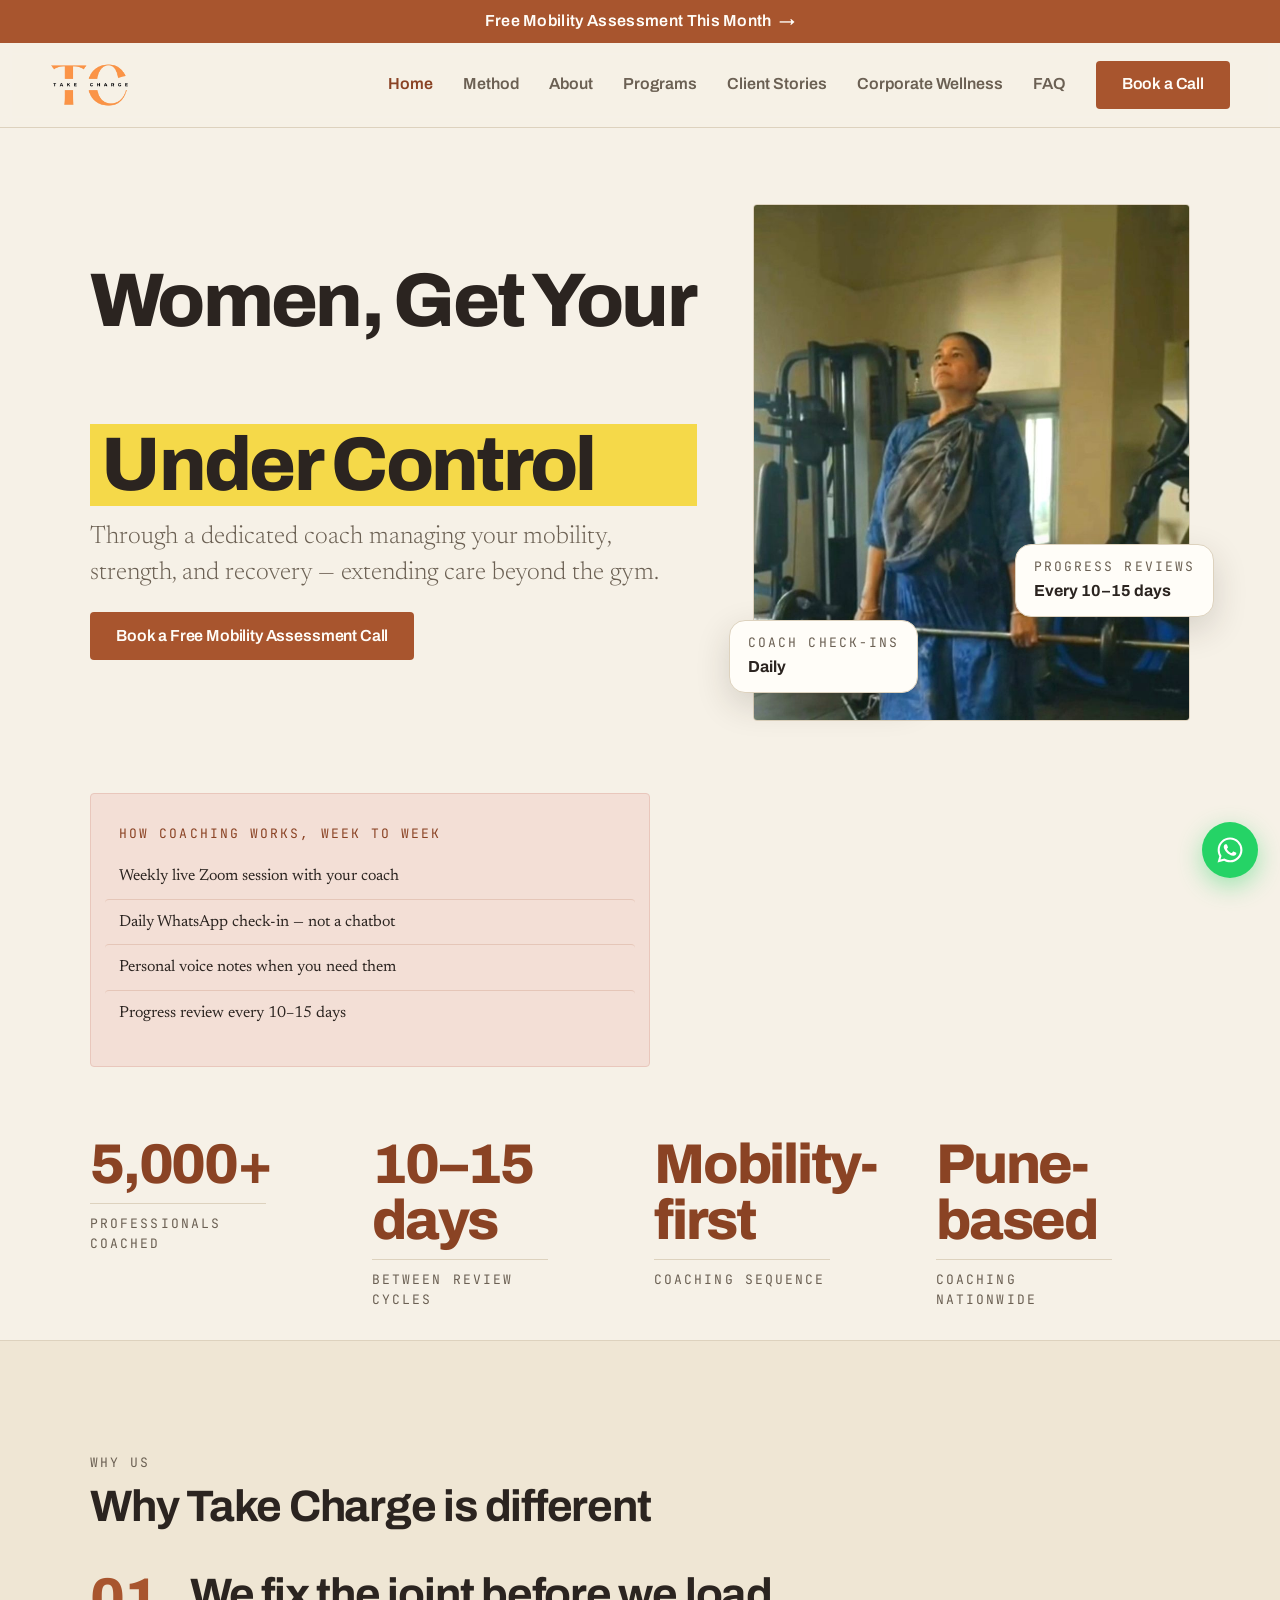
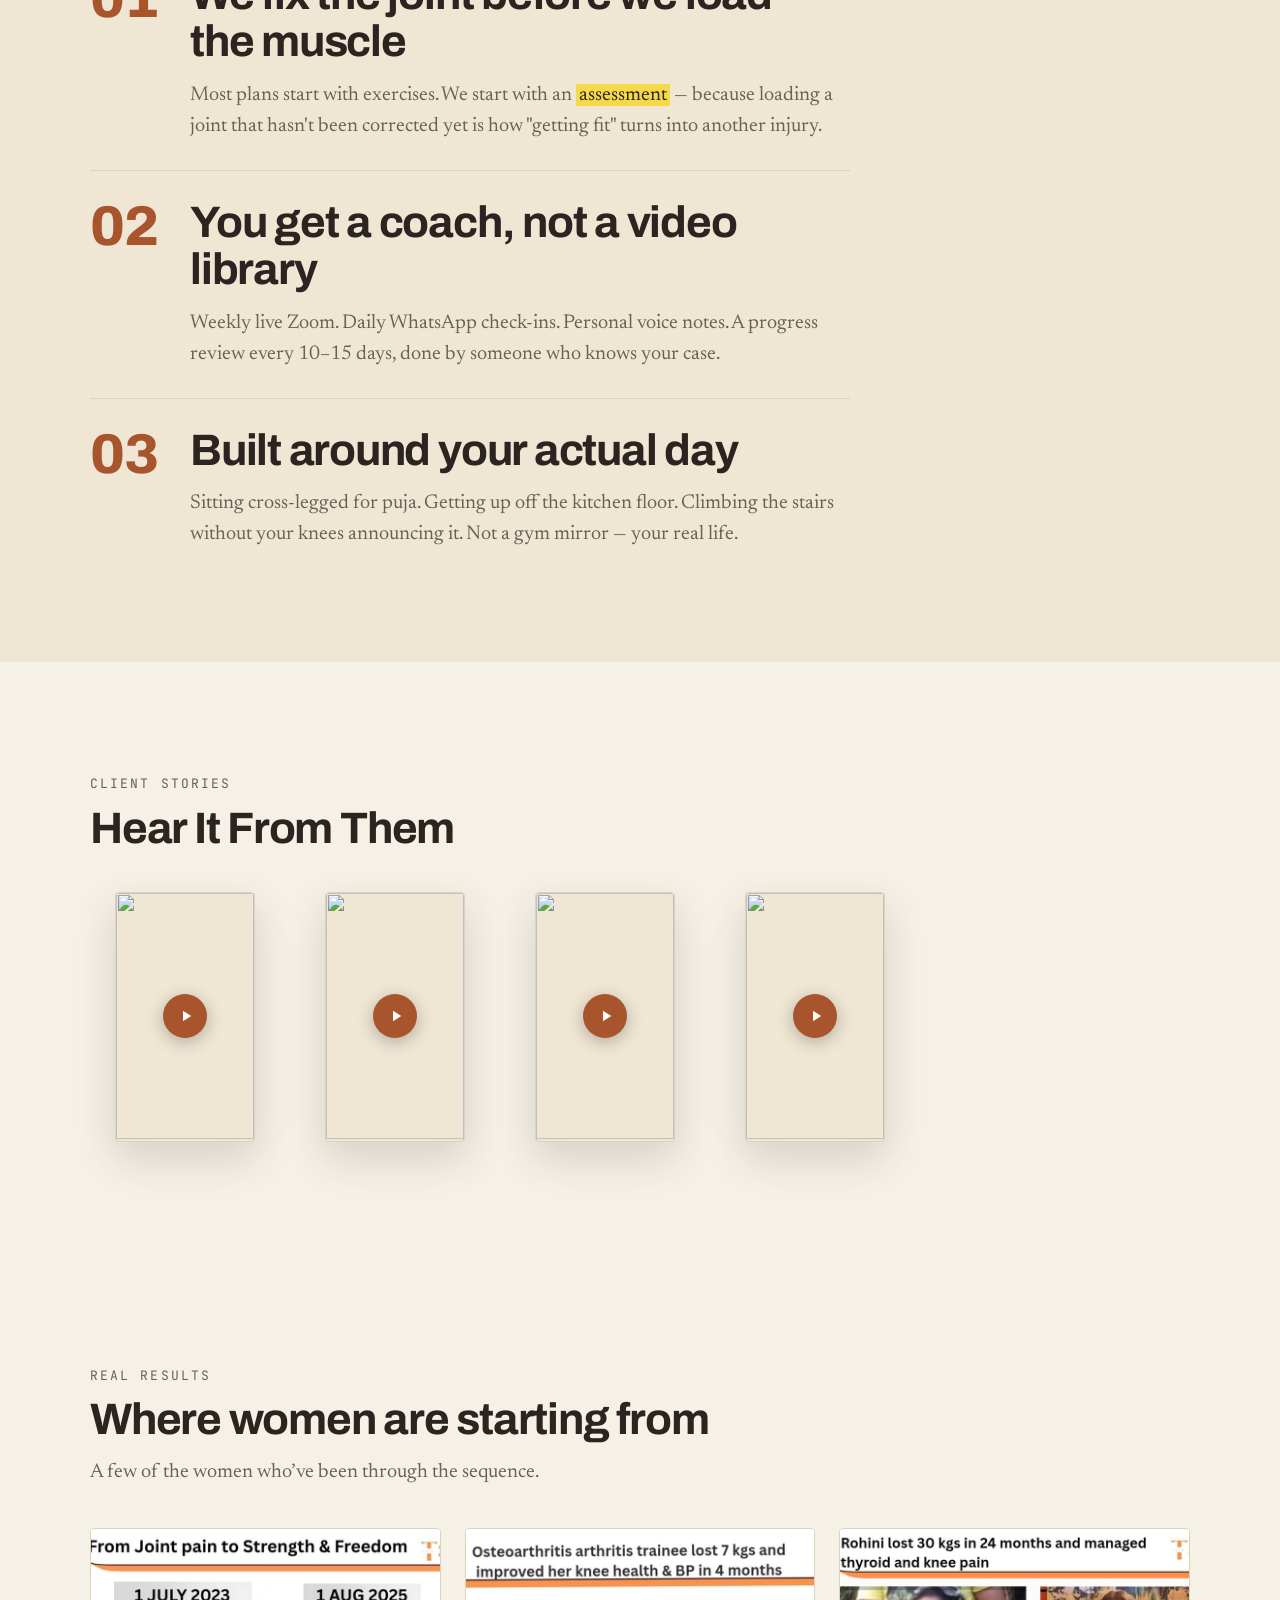
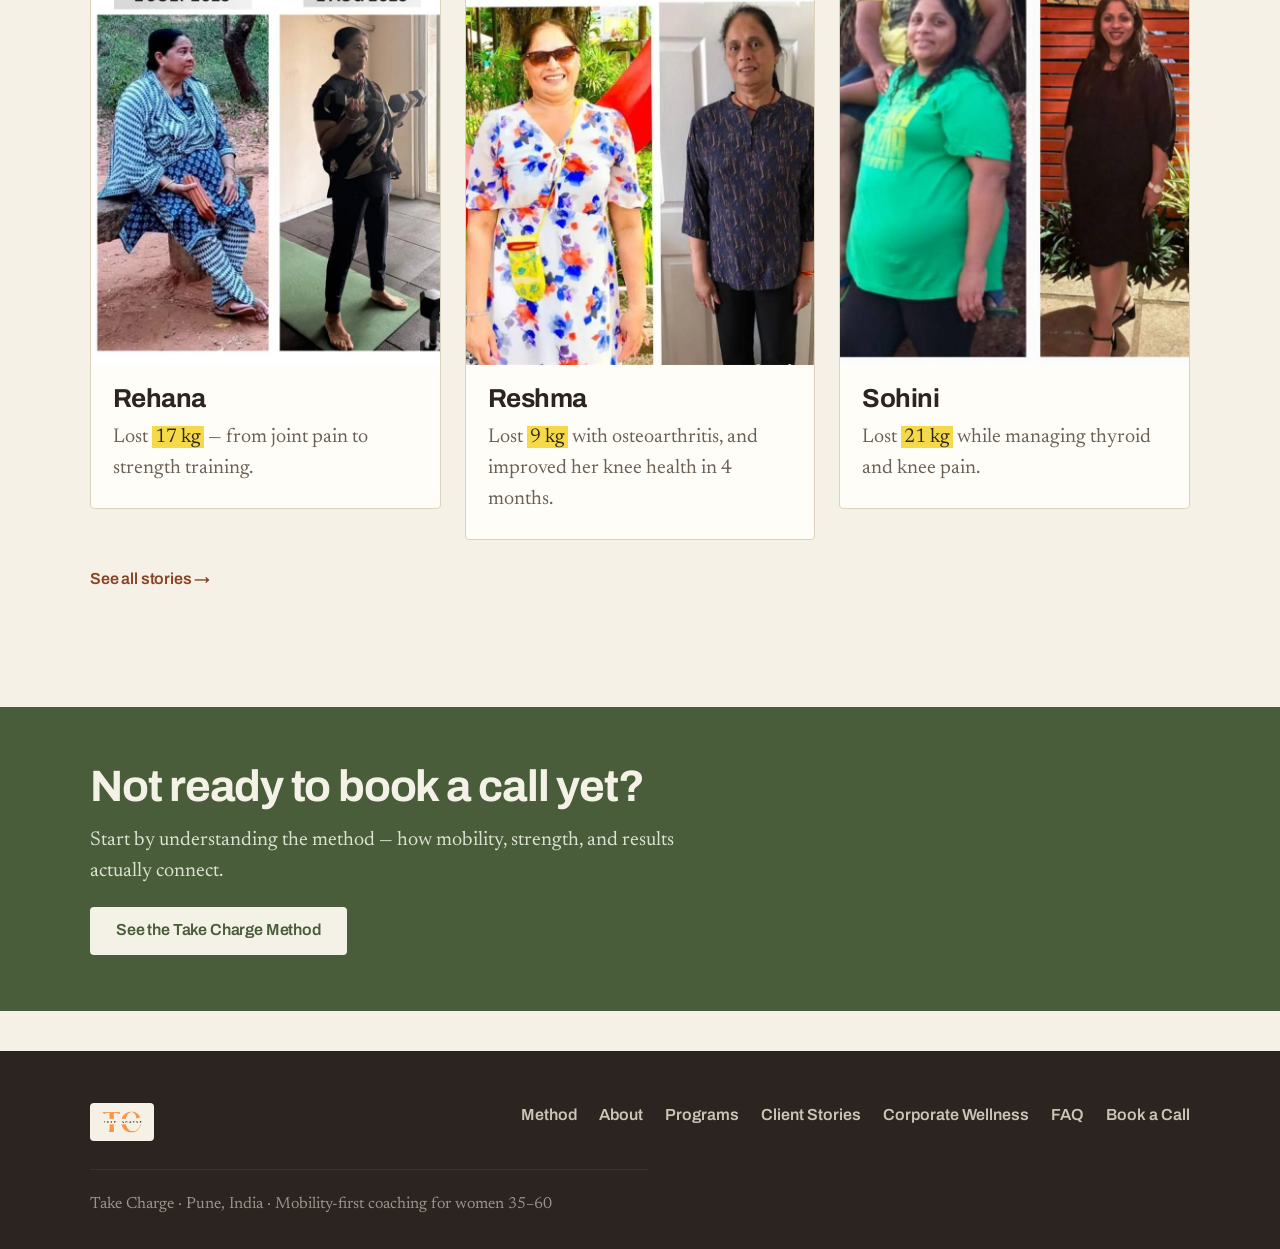
==== commit 5611bef0: "Retypeset every page against the new type scale and components - Home: single accessible H1 (dropped" ====
--- a/index.html
+++ b/index.html
@@ -35,7 +35,7 @@
 <section class="hero">
   <div class="wrap hero-grid">
     <div>
-      <h1 class="hero-h1">
+      <h1 class="hero-h1" aria-label="Women, get your health under control — weight gain, muscle loss, blood pressure, diabetes, and thyroid.">
         <span aria-hidden="true">
           <span class="hero-h1-line">Women, Get Your</span>
           <span class="hero-h1-rotator">
@@ -45,11 +45,10 @@
             <span>Diabetes</span>
             <span>Thyroid</span>
           </span>
-          <span class="hero-h1-line hero-h1-line--ink">Under Control</span>
+          <span class="hero-h1-line hero-h1-line--ink highlight">Under Control</span>
         </span>
-        <span class="sr-only">Women, get your health under control — weight gain, muscle loss, blood pressure, diabetes, and thyroid.</span>
       </h1>
-      <p class="hero-sub">Through a dedicated coach managing your mobility, strength, and recovery — <span class="highlight">extending care beyond the gym</span>.</p>
+      <p class="hero-sub">Through a dedicated coach managing your mobility, strength, and recovery — extending care beyond the gym.</p>
       <a href="book.html" class="btn">Book a Free Mobility Assessment Call</a>
     </div>
     <figure class="hero-photo">
@@ -82,42 +81,22 @@
 
 <section class="trust-strip">
   <div class="wrap">
-    <ul class="trust-badges">
-      <li class="trust-badge">
-        <svg viewBox="0 0 24 24" fill="none" stroke="currentColor" stroke-width="1.6" stroke-linecap="round" stroke-linejoin="round" aria-hidden="true">
-          <path d="M16 19c0-2.8-2.7-5-6-5s-6 2.2-6 5"/><circle cx="10" cy="8" r="3.2"/><path d="M20 18c0-2.1-1.4-3.9-3.4-4.6M15.5 9.6A2.9 2.9 0 0 0 16 4.2"/>
-        </svg>
-        <span class="trust-text">
-          <span class="trust-num">5,000+</span>
-          <span class="trust-label">professionals coached</span>
-        </span>
-      </li>
-      <li class="trust-badge">
-        <svg viewBox="0 0 24 24" fill="none" stroke="currentColor" stroke-width="1.6" stroke-linecap="round" stroke-linejoin="round" aria-hidden="true">
-          <path d="M4 12a8 8 0 0 1 13.7-5.6L20 8"/><path d="M20 4v4h-4"/><path d="M20 12a8 8 0 0 1-13.7 5.6L4 16"/><path d="M4 20v-4h4"/>
-        </svg>
-        <span class="trust-text">
-          <span class="trust-num">10–15 days</span>
-          <span class="trust-label">between review cycles</span>
-        </span>
-      </li>
-      <li class="trust-badge">
-        <svg viewBox="0 0 24 24" fill="none" stroke="currentColor" stroke-width="1.6" stroke-linecap="round" stroke-linejoin="round" aria-hidden="true">
-          <path d="M12 3 3 8l9 5 9-5-9-5Z"/><path d="M3 13l9 5 9-5"/>
-        </svg>
-        <span class="trust-text">
-          <span class="trust-num">Mobility-first</span>
-          <span class="trust-label">coaching sequence</span>
-        </span>
-      </li>
-      <li class="trust-badge">
-        <svg viewBox="0 0 24 24" fill="none" stroke="currentColor" stroke-width="1.6" stroke-linecap="round" stroke-linejoin="round" aria-hidden="true">
-          <path d="M12 21s-7-5.6-7-11a7 7 0 0 1 14 0c0 5.4-7 11-7 11Z"/><circle cx="12" cy="10" r="2.6"/>
-        </svg>
-        <span class="trust-text">
-          <span class="trust-num">Pune-based</span>
-          <span class="trust-label">coaching nationwide</span>
-        </span>
+    <ul class="stats-bar">
+      <li class="stat-block">
+        <span class="stat-num">5,000+</span>
+        <span class="stat-label">professionals coached</span>
+      </li>
+      <li class="stat-block">
+        <span class="stat-num">10–15 days</span>
+        <span class="stat-label">between review cycles</span>
+      </li>
+      <li class="stat-block">
+        <span class="stat-num">Mobility-first</span>
+        <span class="stat-label">coaching sequence</span>
+      </li>
+      <li class="stat-block">
+        <span class="stat-num">Pune-based</span>
+        <span class="stat-label">coaching nationwide</span>
       </li>
     </ul>
   </div>
@@ -129,18 +108,27 @@
       <p class="eyebrow">Why us</p>
       <h2>Why Take Charge is different</h2>
     </div>
-    <div class="three-col">
-      <div class="feature">
-        <h3>We fix the joint before we load the muscle</h3>
-        <p>Most plans start with exercises. We start with an assessment — because loading a joint that hasn't been corrected yet is how "getting fit" turns into another injury.</p>
+    <div class="sequence">
+      <div class="seq-item">
+        <div class="seq-num">01</div>
+        <div>
+          <h3>We fix the joint before we load the muscle</h3>
+          <p>Most plans start with exercises. We start with an <span class="highlight">assessment</span> — because loading a joint that hasn't been corrected yet is how "getting fit" turns into another injury.</p>
+        </div>
       </div>
-      <div class="feature">
-        <h3>You get a coach, not a video library</h3>
-        <p>Weekly live Zoom. Daily WhatsApp check-ins. Personal voice notes. A progress review every 10–15 days, done by someone who knows your case.</p>
+      <div class="seq-item">
+        <div class="seq-num">02</div>
+        <div>
+          <h3>You get a coach, not a video library</h3>
+          <p>Weekly live Zoom. Daily WhatsApp check-ins. Personal voice notes. A progress review every 10–15 days, done by someone who knows your case.</p>
+        </div>
       </div>
-      <div class="feature">
-        <h3>Built around your actual day</h3>
-        <p>Sitting cross-legged for puja. Getting up off the kitchen floor. Climbing the stairs without your knees announcing it. Not a gym mirror — your real life.</p>
+      <div class="seq-item">
+        <div class="seq-num">03</div>
+        <div>
+          <h3>Built around your actual day</h3>
+          <p>Sitting cross-legged for puja. Getting up off the kitchen floor. Climbing the stairs without your knees announcing it. Not a gym mirror — your real life.</p>
+        </div>
       </div>
     </div>
   </div>
@@ -161,8 +149,8 @@
           <span class="video-play" aria-hidden="true">
             <svg viewBox="0 0 24 24" fill="currentColor"><path d="M8 5v14l11-7z"/></svg>
           </span>
-          <span class="video-name">Sheetal</span>
-        </button>
+        </button>
+        <h3 class="story-name">Sheetal</h3>
       </article>
 
       <article class="card video-card" data-video-id="ztxz3FEwFc0">
@@ -171,8 +159,8 @@
           <span class="video-play" aria-hidden="true">
             <svg viewBox="0 0 24 24" fill="currentColor"><path d="M8 5v14l11-7z"/></svg>
           </span>
-          <span class="video-name">Vineeta</span>
-        </button>
+        </button>
+        <h3 class="story-name">Vineeta</h3>
       </article>
 
       <article class="card video-card" data-video-id="nBVoRLID0hw">
@@ -181,8 +169,8 @@
           <span class="video-play" aria-hidden="true">
             <svg viewBox="0 0 24 24" fill="currentColor"><path d="M8 5v14l11-7z"/></svg>
           </span>
-          <span class="video-name">Manisha</span>
-        </button>
+        </button>
+        <h3 class="story-name">Manisha</h3>
       </article>
 
       <article class="card video-card" data-video-id="ZA-AkyE1NW4">
@@ -191,8 +179,8 @@
           <span class="video-play" aria-hidden="true">
             <svg viewBox="0 0 24 24" fill="currentColor"><path d="M8 5v14l11-7z"/></svg>
           </span>
-          <span class="video-name">Sweta</span>
-        </button>
+        </button>
+        <h3 class="story-name">Sweta</h3>
       </article>
 
     </div>
@@ -214,8 +202,8 @@
           <img src="clients/rehana.jpeg" alt="Rehana — before and after transformation" width="884" height="900" loading="lazy">
         </div>
         <div class="story-body">
-          <span class="tag">Rehana</span>
-          <p class="story-quote">Lost 17 kg — from joint pain to strength training.</p>
+          <h3 class="story-name">Rehana</h3>
+          <p class="story-result">Lost <span class="highlight">17 kg</span> — from joint pain to strength training.</p>
         </div>
       </article>
 
@@ -224,8 +212,8 @@
           <img src="clients/reshma.jpeg" alt="Reshma — before and after transformation" width="787" height="900" loading="lazy">
         </div>
         <div class="story-body">
-          <span class="tag">Reshma</span>
-          <p class="story-quote">Lost 9 kg with osteoarthritis, and improved her knee health in 4 months.</p>
+          <h3 class="story-name">Reshma</h3>
+          <p class="story-result">Lost <span class="highlight">9 kg</span> with osteoarthritis, and improved her knee health in 4 months.</p>
         </div>
       </article>
 
@@ -234,8 +222,8 @@
           <img src="clients/sohini.jpg" alt="Sohini — before and after transformation" width="900" height="900" loading="lazy">
         </div>
         <div class="story-body">
-          <span class="tag">Sohini</span>
-          <p class="story-quote">Lost 21 kg while managing thyroid and knee pain.</p>
+          <h3 class="story-name">Sohini</h3>
+          <p class="story-result">Lost <span class="highlight">21 kg</span> while managing thyroid and knee pain.</p>
         </div>
       </article>
 
--- a/style.css
+++ b/style.css
@@ -15,9 +15,9 @@
   --max: 1180px;
 
   /* ---------- Type scale (fluid, clamp-based) ---------- */
-  --font-heading: 'Archivo', sans-serif;
-  --font-body: 'Newsreader', serif;
-  --font-mono: 'JetBrains Mono', monospace;
+  --font-heading: 'Archivo', Helvetica, Arial, sans-serif;
+  --font-body: 'Newsreader', Georgia, serif;
+  --font-mono: 'JetBrains Mono', 'Courier New', monospace;
 
   --fs-h1: clamp(34px, 7.5vw, 76px);
   --fs-h2: clamp(26px, 4.6vw, 44px);
@@ -162,6 +162,9 @@
 }
 
 nav.links a {
+  display: inline-flex;
+  align-items: center;
+  min-height: 48px;
   color: var(--ink-soft);
   text-decoration: none;
   font-family: var(--font-heading);
@@ -217,6 +220,17 @@
 
 .menu-toggle { display: none; }
 
+/* Book page's own CTA — mobile is the priority audience here, so it
+   gets a taller, full-width tap target below the 640px breakpoint. */
+@media (max-width: 640px) {
+  .btn-book {
+    display: flex;
+    width: 100%;
+    min-height: 52px;
+    font-size: 17px;
+  }
+}
+
 /* ---------- Hero ---------- */
 
 .hero {
@@ -424,66 +438,13 @@
   }
 }
 
-/* ---------- Trust badge strip ---------- */
+/* ---------- Trust strip (now holds a STAT BLOCK row — see
+   "Stat block (reusable component)" below for .stats-bar/.stat-block) ---------- */
 
 .trust-strip {
   padding: 30px 0;
   background: var(--bg);
   border-bottom: 1px solid var(--border);
-}
-
-.trust-badges {
-  list-style: none;
-  margin: 0;
-  padding: 0;
-  display: grid;
-  grid-template-columns: repeat(4, 1fr);
-  gap: 16px;
-}
-
-.trust-badge {
-  display: flex;
-  align-items: center;
-  gap: 12px;
-  background: var(--panel);
-  border: 1px solid var(--border);
-  border-radius: 999px;
-  padding: 12px 22px;
-}
-
-.trust-badge svg {
-  width: 22px;
-  height: 22px;
-  flex-shrink: 0;
-  color: var(--accent);
-}
-
-.trust-text {
-  display: flex;
-  flex-direction: column;
-  line-height: 1.25;
-  min-width: 0;
-}
-
-.trust-num {
-  font-family: var(--font-heading);
-  font-weight: 800;
-  font-size: 17px;
-  letter-spacing: -0.02em;
-  color: var(--ink);
-}
-
-.trust-label {
-  font-size: var(--fs-small);
-  color: var(--ink-soft);
-}
-
-@media (max-width: 860px) {
-  .trust-badges { grid-template-columns: 1fr 1fr; }
-}
-
-@media (max-width: 480px) {
-  .trust-badges { grid-template-columns: 1fr; }
 }
 
 /* ---------- Sections ---------- */
@@ -530,17 +491,54 @@
 .seq-num {
   font-family: var(--font-heading);
   font-weight: 800;
-  font-size: 32px;
+  font-size: var(--fs-number);
   line-height: 1;
   letter-spacing: -0.02em;
   color: var(--accent);
 }
 
-.seq-item h3 { margin-bottom: 8px; }
+.seq-item h3 {
+  font-size: var(--fs-h2);
+  font-weight: 700;
+  line-height: 1.08;
+  letter-spacing: -0.028em;
+  max-width: 24ch;
+  margin-bottom: var(--space-heading-para);
+}
 .seq-item p { color: var(--ink-soft); }
+.seq-item .list-asterisk { margin-top: var(--space-para); }
 
 @media (max-width: 640px) {
   .seq-item { grid-template-columns: 1fr; gap: 10px; }
+}
+
+/* ---------- Asterisk list (reusable component) ----------
+   Mono-marker bullet list for "what's included" style content. */
+
+.list-asterisk {
+  list-style: none;
+  margin: 0;
+  padding: 0;
+  display: flex;
+  flex-direction: column;
+  gap: 12px;
+}
+
+.list-asterisk li {
+  position: relative;
+  padding-left: 26px;
+  font-size: var(--fs-body);
+  color: var(--ink-soft);
+}
+
+.list-asterisk li::before {
+  content: '*';
+  position: absolute;
+  left: 2px;
+  top: 0;
+  font-family: var(--font-mono);
+  font-weight: 400;
+  color: var(--accent);
 }
 
 /* ---------- Cards ---------- */
@@ -600,6 +598,23 @@
   margin-top: 14px;
 }
 
+/* ---------- Program list (full-width, hairline-separated) ---------- */
+
+.program-list {
+  display: flex;
+  flex-direction: column;
+}
+
+.program-row {
+  padding: 48px 0;
+  border-top: 1px solid var(--border);
+}
+.program-row:first-child { border-top: none; padding-top: 0; }
+.program-row:last-child { padding-bottom: 0; }
+
+.program-row .stat-block { margin: 20px 0 28px; }
+.program-row h2 { margin-bottom: 6px; }
+
 /* ---------- Program quiz ---------- */
 
 .quiz { max-width: 640px; }
@@ -624,6 +639,7 @@
   display: flex;
   align-items: center;
   gap: 12px;
+  min-height: 48px;
   padding: 12px 16px;
   margin-bottom: 8px;
   border: 1px solid var(--border);
@@ -659,7 +675,7 @@
 .quiz-result .btn { margin: 8px 12px 0 0; }
 .quiz-result .btn-outline { margin-top: 8px; }
 
-.card.quiz-target { animation: quiz-flash 2s ease; }
+.quiz-target { animation: quiz-flash 2s ease; }
 
 @keyframes quiz-flash {
   0%, 100% { box-shadow: 0 0 0 0 rgba(168, 85, 46, 0); }
@@ -703,17 +719,6 @@
   width: 100%;
   height: 100%;
   object-fit: cover;
-}
-
-.video-thumb::after {
-  content: "";
-  position: absolute;
-  left: 0;
-  right: 0;
-  bottom: 0;
-  height: 36%;
-  background: linear-gradient(to top, rgba(18, 13, 10, 0.82), rgba(18, 13, 10, 0));
-  pointer-events: none;
 }
 
 .video-play {
@@ -745,22 +750,7 @@
   background: var(--accent-deep);
 }
 
-.video-name {
-  position: absolute;
-  left: 0;
-  right: 0;
-  bottom: 0;
-  z-index: 1;
-  margin: 0;
-  padding: 9px 12px;
-  font-family: var(--font-heading);
-  font-weight: 700;
-  font-size: var(--fs-small);
-  letter-spacing: -0.01em;
-  line-height: 1.3;
-  text-align: left;
-  color: var(--panel);
-}
+.video-card .story-name { padding: 16px 18px 18px; }
 
 .video-frame {
   position: relative;
@@ -851,32 +841,23 @@
 
 .story-photos.is-single img,
 .story-grid.is-preview .story-photos.is-single img {
+  aspect-ratio: 4 / 5;
   height: auto;
-  max-height: 360px;
-  object-fit: contain;
+  object-fit: cover;
   object-position: top;
 }
 
 .story-body {
-  padding: 22px 28px 26px;
-}
-
-.story-body .tag { margin-bottom: 12px; }
-.story-body .tag:last-child { margin-bottom: 0; }
-
-.story-meta {
-  display: flex;
-  align-items: baseline;
-  gap: 10px;
-  margin: 0 0 12px;
+  padding: 18px 22px 24px;
 }
 
 .story-name {
   font-family: var(--font-heading);
   font-weight: 700;
-  font-size: 19px;
+  font-size: var(--fs-h3);
   letter-spacing: -0.02em;
   color: var(--ink);
+  margin: 0 0 8px;
 }
 
 .story-city {
@@ -884,38 +865,30 @@
   color: var(--ink-soft);
 }
 
-.story-quote {
+.story-result {
   margin: 0;
   font-family: var(--font-body);
   font-weight: 400;
-  font-size: var(--fs-small);
+  font-size: var(--fs-body);
   color: var(--ink-soft);
-  font-style: italic;
-  border-left: 2px solid var(--accent);
-  padding-left: 16px;
+  max-width: 34ch;
 }
 
 /* 3-up preview strip (homepage) */
 .story-grid.is-preview { grid-template-columns: repeat(3, 1fr); }
-.story-grid.is-preview .story-photos img { height: 176px; }
 
 /* 5-up row (corporate-wellness.html transformations) — narrower cards,
-   so the photo, tag and quote all scale down to fit one horizontal line. */
+   so the photo, name and result line all scale down to fit one horizontal line. */
 .corp-transformations .story-grid {
   grid-template-columns: repeat(5, 1fr);
   gap: 16px;
 }
-.corp-transformations .story-photos.is-single img {
-  max-height: 280px;
-}
 .corp-transformations .story-body {
-  padding: 16px 16px 20px;
-}
-.corp-transformations .story-body .tag {
-  padding: 3px 10px;
-}
-.corp-transformations .story-quote {
-  padding-left: 12px;
+  padding: 14px 14px 18px;
+}
+.corp-transformations .story-name {
+  font-size: var(--fs-small);
+  margin-bottom: 6px;
 }
 
 @media (max-width: 860px) {
@@ -949,47 +922,62 @@
   .story-grid.is-preview { grid-template-columns: 1fr; }
 }
 
+/* ---------- Lead paragraph (reusable utility) ---------- */
+
+.lead {
+  font-family: var(--font-body);
+  font-weight: 300;
+  font-size: var(--fs-lead);
+  line-height: 1.45;
+  color: var(--ink-soft);
+  max-width: 48ch;
+}
+
 /* ---------- Pull quote ---------- */
 
 .pull-quote {
+  display: block;
   font-family: var(--font-body);
   font-weight: 300;
   font-style: italic;
-  font-size: var(--fs-lead);
+  font-size: clamp(26px, 3.8vw, 44px);
+  line-height: 1.22;
   color: var(--accent-deep);
-  line-height: 1.45;
-  border-left: 3px solid var(--accent);
-  padding-left: 28px;
-  margin: 36px 0;
-  max-width: 48ch;
-}
-
-/* ---------- About: founder portrait + story ---------- */
-
-.about-grid {
-  display: grid;
-  grid-template-columns: 320px 1fr;
-  gap: 52px;
-  align-items: start;
-}
-
-.about-portrait {
-  margin: 0;
-  position: sticky;
-  top: 104px;
-}
-
-.about-portrait img {
+  max-width: 34ch;
+  margin: 56px auto;
+  text-align: center;
+}
+
+/* ---------- About: editorial article ---------- */
+
+.about-article {
+  max-width: 62ch;
+  margin: 0 auto;
+  text-align: center;
+}
+
+.about-article p,
+.about-article .lead {
+  margin-left: auto;
+  margin-right: auto;
+  text-align: left;
+}
+
+.about-portrait-plain {
+  margin: 0 0 40px;
+}
+
+.about-portrait-plain img {
   display: block;
   width: 100%;
+  max-width: 360px;
   height: auto;
-  border: 1px solid var(--border);
+  margin: 0 auto;
   border-radius: var(--radius);
-  box-shadow: 0 14px 40px rgba(43, 36, 32, 0.12);
   background: var(--bg-alt);
 }
 
-.about-portrait figcaption {
+.about-portrait-plain figcaption {
   margin-top: 12px;
   font-family: var(--font-body);
   font-style: italic;
@@ -997,58 +985,28 @@
   color: var(--ink-soft);
 }
 
-.about-story {
-  max-width: 62ch;
-}
-
-.about-story p:first-child {
-  margin-top: 0;
-}
-
-@media (max-width: 860px) {
-  .about-grid {
-    grid-template-columns: 1fr;
-    gap: 28px;
-  }
-  .about-portrait {
-    position: static;
-    max-width: 300px;
-  }
-}
-
-/* ---------- FAQ ---------- */
-
-details.faq-item {
-  border-bottom: 1px solid var(--border);
-  padding: 20px 0;
-}
-details.faq-item summary {
-  font-family: var(--font-heading);
-  font-weight: 700;
-  font-size: var(--fs-h3);
-  letter-spacing: -0.02em;
-  cursor: pointer;
-  list-style: none;
-  display: flex;
-  justify-content: space-between;
-  align-items: center;
-  color: var(--ink);
-}
-details.faq-item summary::-webkit-details-marker { display: none; }
-details.faq-item summary::after {
-  content: '+';
-  font-size: 1.4rem;
-  color: var(--accent);
-  font-family: var(--font-heading);
-  margin-left: 16px;
-  flex-shrink: 0;
-}
-details.faq-item[open] summary::after { content: '−'; }
-details.faq-item .faq-body {
-  padding-top: 14px;
-  color: var(--ink-soft);
-  max-width: 68ch;
-}
+.about-credentials {
+  grid-template-columns: repeat(2, auto);
+  gap: 32px 48px;
+  max-width: 48ch;
+  margin: 56px auto 0;
+  justify-content: center;
+  text-align: left;
+}
+
+/* ---------- FAQ (always-open Q&A rows) ---------- */
+
+.faq-row {
+  padding: 28px 0;
+  border-top: 1px solid var(--border);
+}
+.faq-row:first-of-type { border-top: none; padding-top: 0; }
+
+.faq-row h3 { max-width: 40ch; }
+.faq-row p { color: var(--ink-soft); }
+
+.faq-group-label { margin-top: 40px; }
+.faq-group-label:first-child { margin-top: 0; }
 
 /* ---------- Footer ---------- */
 
@@ -1137,11 +1095,7 @@
 }
 
 @media (max-width: 860px) {
-  .stats-bar { grid-template-columns: repeat(2, 1fr); }
-}
-
-@media (max-width: 480px) {
-  .stats-bar { grid-template-columns: 1fr; }
+  .stats-bar { grid-template-columns: repeat(2, 1fr); gap: 28px 20px; }
 }
 
 /* ---------- Photo strip (Real Influencers) ---------- */
@@ -1180,7 +1134,7 @@
 }
 
 .flagship-promo .ribbon {
-  font-size: 1rem;
+  font-size: var(--fs-small);
   padding: 9px 24px;
   letter-spacing: 0.04em;
   text-transform: uppercase;
@@ -1226,7 +1180,7 @@
 .trusted-list li {
   font-variant: small-caps;
   font-weight: 600;
-  font-size: 1.05rem;
+  font-size: var(--fs-small);
   letter-spacing: 0.04em;
   color: var(--ink-soft);
   display: flex;
@@ -1281,7 +1235,11 @@
   .program-grid { grid-template-columns: 1fr; }
   nav.links { display: none; }
   .menu-toggle {
-    display: block;
+    display: flex;
+    align-items: center;
+    justify-content: center;
+    min-width: 48px;
+    min-height: 48px;
     background: none;
     border: none;
     font-size: 1.6rem;
@@ -1354,111 +1312,6 @@
   .whatsapp-float { transition: none; }
 }
 
-/* ---------- Your Journey With Us (method.html) ----------
-   Desktop: a curved, dashed SVG road winding down the page, 7 numbered
-   pins alternating left/right, cycling through --accent/--green/
-   --accent-deep so it reads as distinct from the rest of the page. */
-
-.road-map {
-  position: relative;
-  max-width: 640px;
-  margin: 0 auto;
-}
-
-.road-path {
-  display: block;
-  width: 100%;
-  height: auto;
-}
-
-.road-stops {
-  list-style: none;
-  margin: 0;
-  padding: 0;
-  position: absolute;
-  inset: 0;
-}
-
-.road-stop {
-  position: absolute;
-  top: var(--stop-top);
-  display: flex;
-  align-items: center;
-  gap: 16px;
-  transform: translate(-22px, -50%);
-}
-
-.road-stop--left { left: 16.67%; }
-
-.road-stop--right {
-  right: 16.67%;
-  flex-direction: row-reverse;
-  transform: translate(22px, -50%);
-}
-
-.road-pin {
-  flex-shrink: 0;
-  width: 44px;
-  height: 44px;
-  border-radius: 50%;
-  color: #FFFDF8;
-  font-family: var(--font-heading);
-  font-weight: 800;
-  font-size: 16px;
-  letter-spacing: -0.02em;
-  display: flex;
-  align-items: center;
-  justify-content: center;
-  box-shadow: 0 6px 16px rgba(43, 36, 32, 0.22);
-}
-
-.road-pin--accent { background: var(--accent); }
-.road-pin--green { background: var(--green); }
-.road-pin--accent-deep { background: var(--accent-deep); }
-
-.road-text { max-width: 210px; }
-.road-stop--right .road-text { text-align: right; }
-
-.road-text h3 { font-size: 18px; margin-bottom: 4px; }
-.road-text p { font-size: var(--fs-small); color: var(--ink-soft); margin: 0; }
-
-/* Below 860px: a straight vertical dashed line, pins stacked top to bottom. */
-@media (max-width: 860px) {
-  .road-map { max-width: 420px; }
-  .road-path { display: none; }
-
-  .road-stops {
-    position: static;
-  }
-
-  .road-stop {
-    position: relative;
-    top: auto;
-    left: auto;
-    right: auto;
-    flex-direction: row;
-    transform: none;
-    display: grid;
-    grid-template-columns: 44px 1fr;
-    gap: 20px;
-    padding-bottom: 40px;
-  }
-  .road-stop:last-child { padding-bottom: 0; }
-
-  .road-stop:not(:last-child)::before {
-    content: '';
-    position: absolute;
-    left: 21px;
-    top: 44px;
-    bottom: -32px;
-    border-left: 2px dashed var(--ink);
-    opacity: 0.45;
-  }
-
-  .road-stop--right .road-text { text-align: left; }
-  .road-text { max-width: none; }
-}
-
 /* ---------- Hero video card (corporate-wellness.html) ---------- */
 
 .video-card {
@@ -1484,8 +1337,8 @@
   position: absolute;
   right: 12px;
   bottom: 12px;
-  width: 40px;
-  height: 40px;
+  width: 48px;
+  height: 48px;
   border-radius: 50%;
   background: var(--panel);
   border: none;
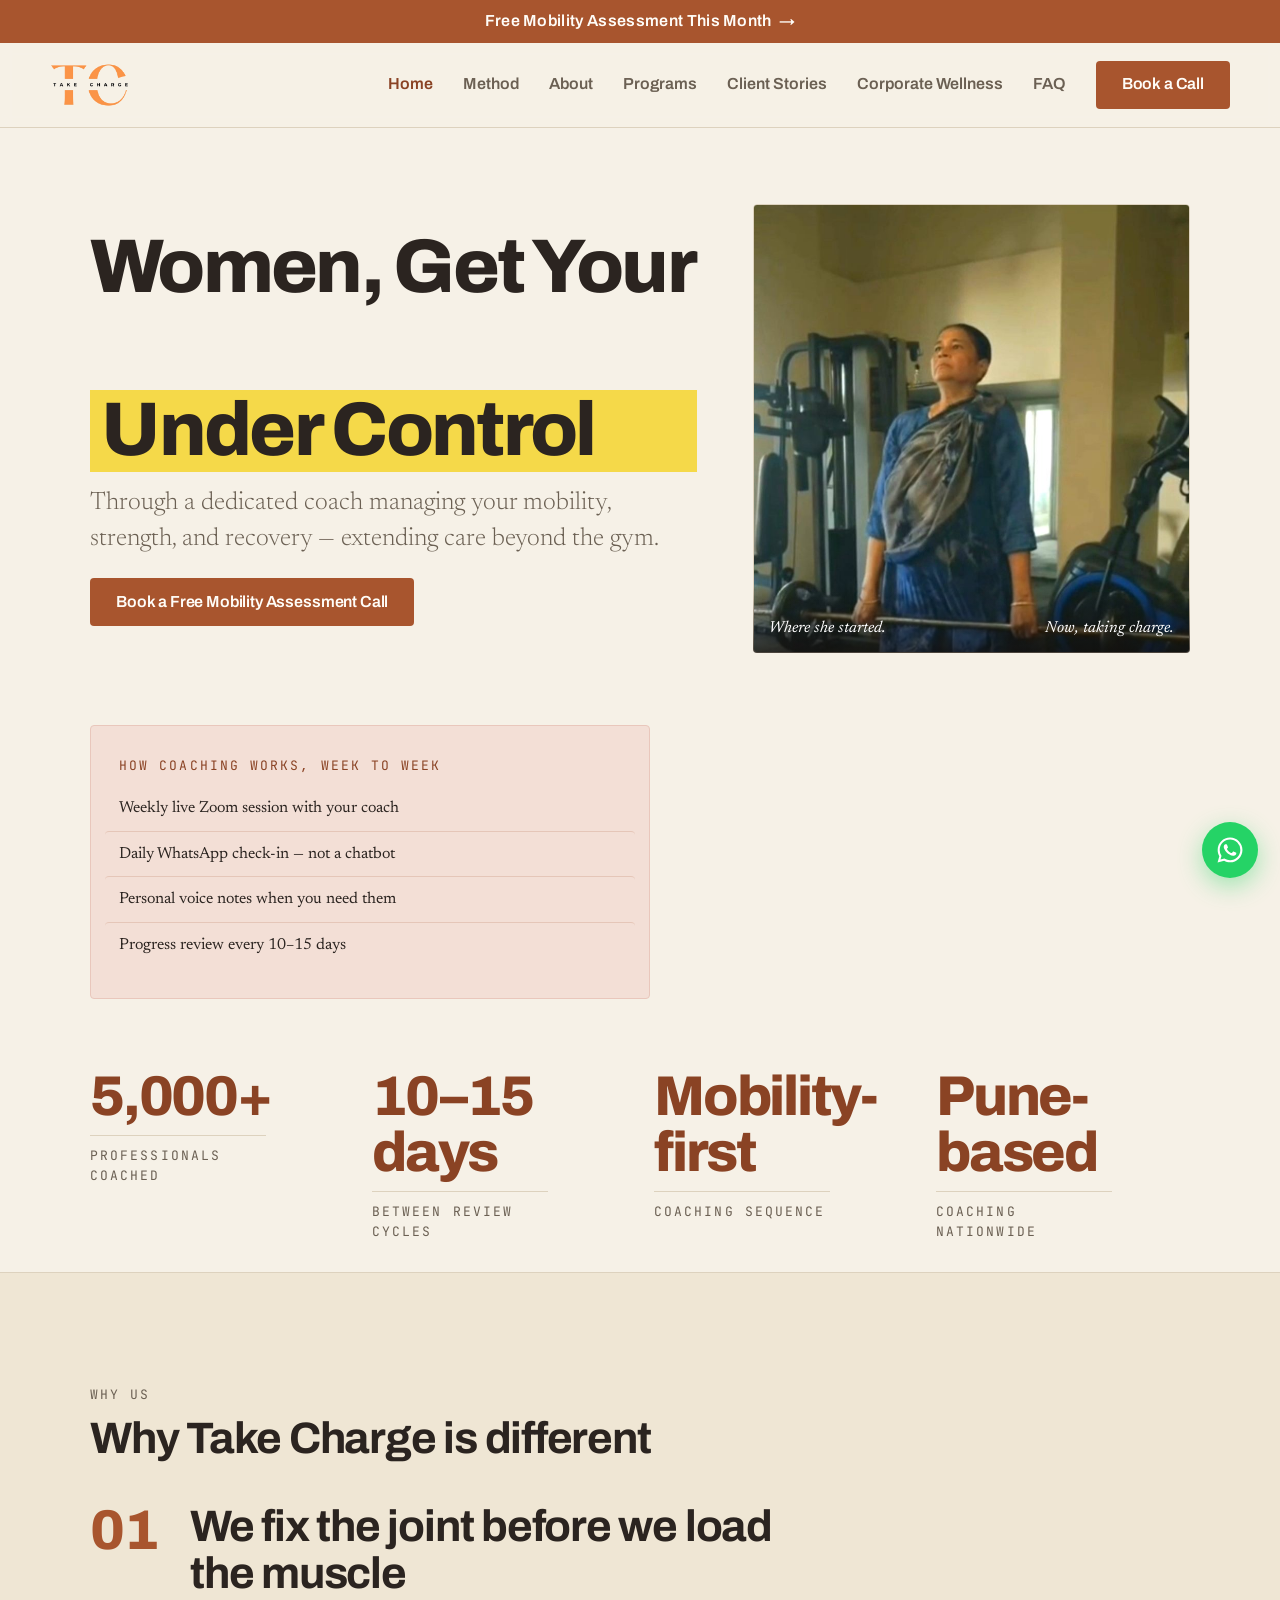
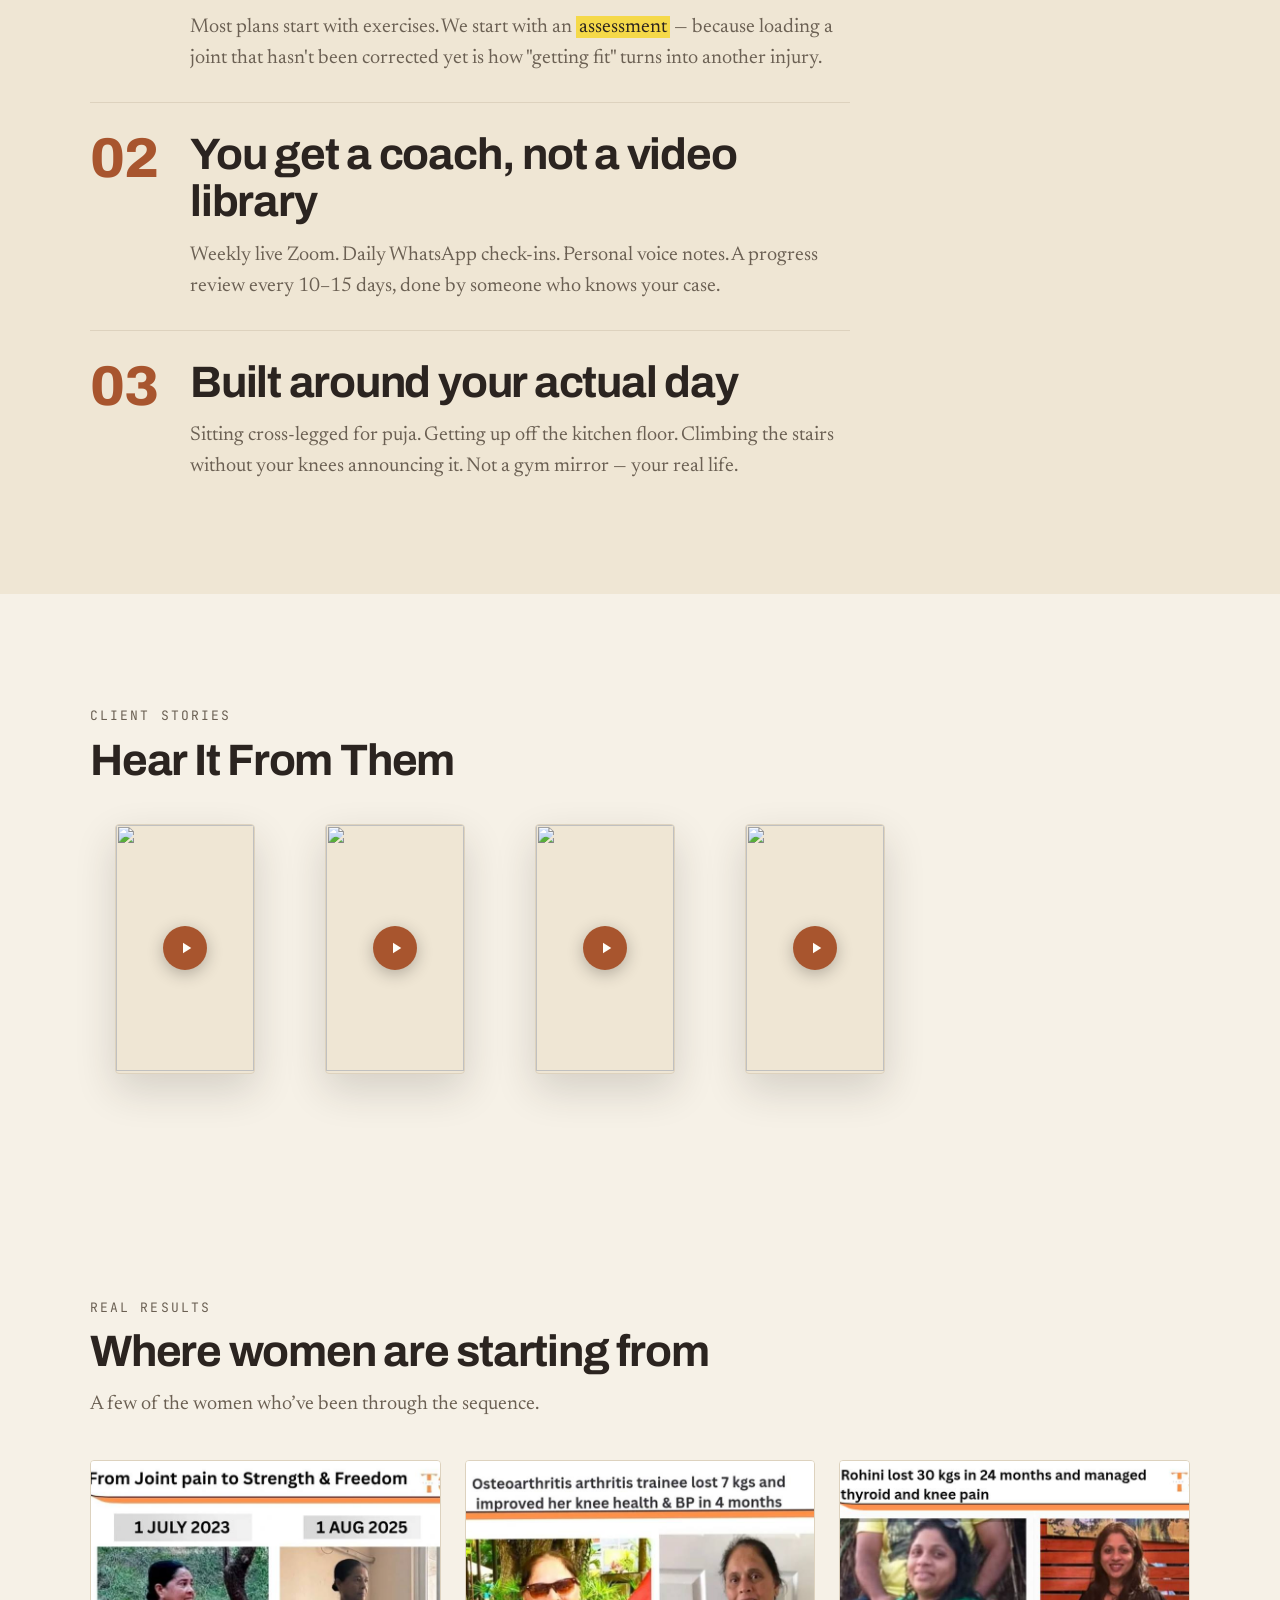
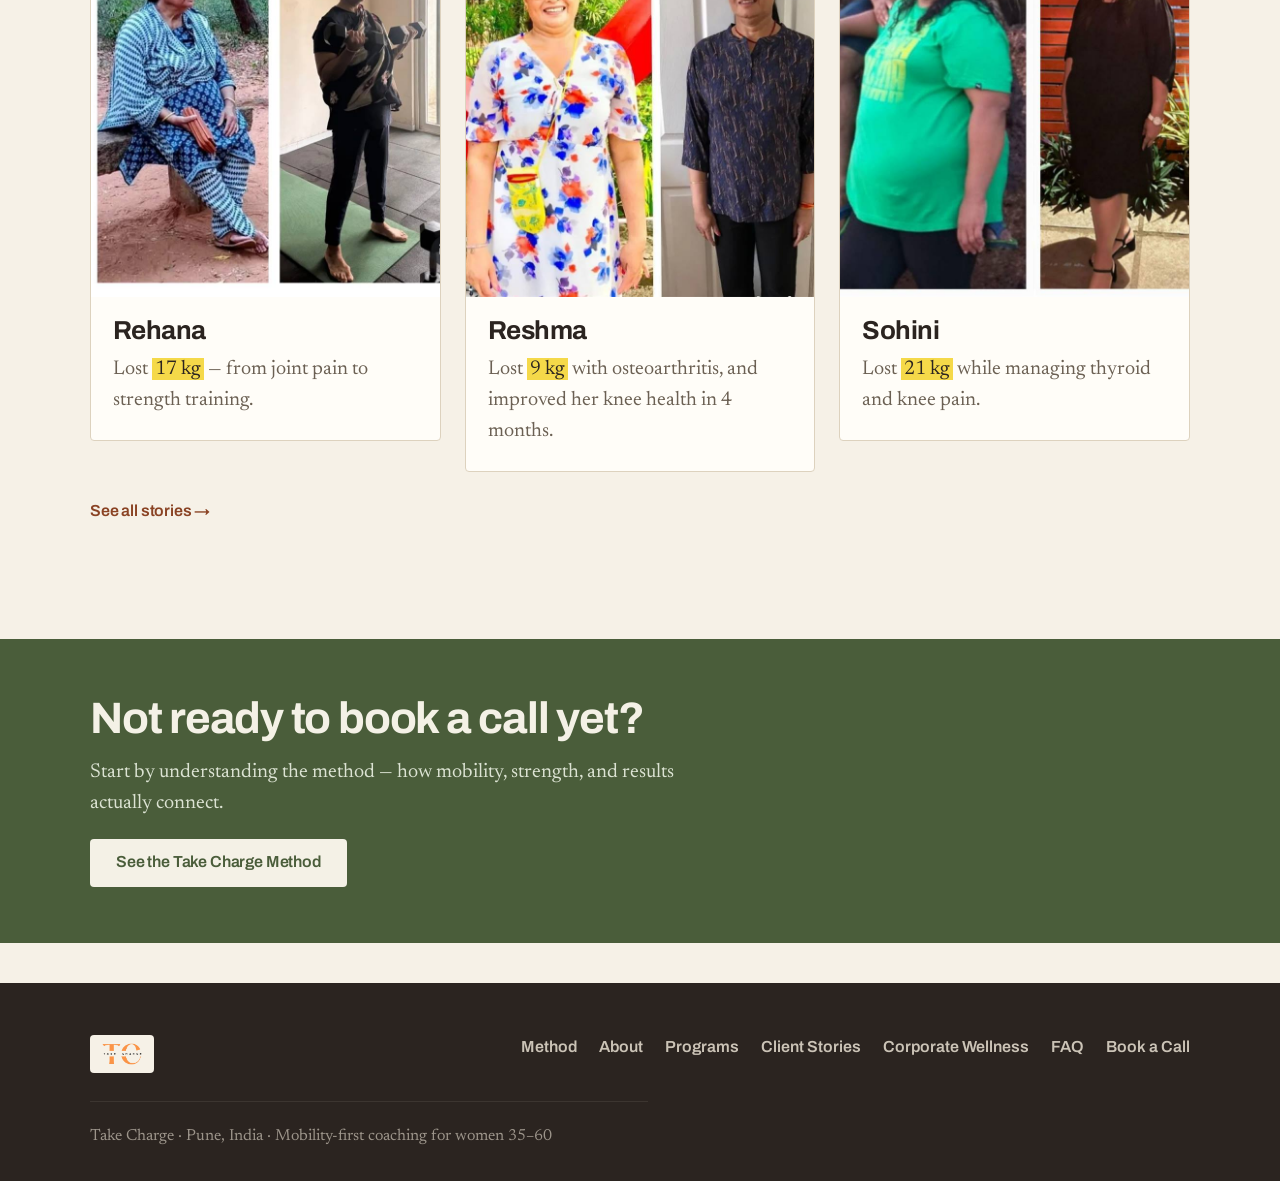
==== commit 0dfee9f8: "Replace hero photo stat bubbles with before/now captions - Removed the two floating stat-bubble over" ====
--- a/index.html
+++ b/index.html
@@ -52,15 +52,9 @@
       <a href="book.html" class="btn">Book a Free Mobility Assessment Call</a>
     </div>
     <figure class="hero-photo">
-      <img src="hero-photo.jpg" alt="A Take Charge client deadlifting a barbell at the gym" width="845" height="1000">
-      <span class="stat-bubble stat-bubble--a">
-        <span class="stat-bubble-label">Coach Check-ins</span>
-        <span class="stat-bubble-value">Daily</span>
-      </span>
-      <span class="stat-bubble stat-bubble--b">
-        <span class="stat-bubble-label">Progress Reviews</span>
-        <span class="stat-bubble-value">Every 10&ndash;15 days</span>
-      </span>
+      <img src="hero-photo.jpg" alt="A Take Charge client deadlifting a barbell at the gym" width="1003" height="1030">
+      <span class="hero-caption hero-caption--left">Where she started.</span>
+      <span class="hero-caption hero-caption--right">Now, taking charge.</span>
     </figure>
   </div>
 </section>
--- a/style.css
+++ b/style.css
@@ -244,17 +244,21 @@
   align-items: center;
 }
 
-/* Hero client photo with floating stat bubbles */
+/* Hero client photo with the "before / now" split captions */
 .hero-photo {
   position: relative;
   margin: 0;
+  width: 100%;
+  max-width: 520px;
+  aspect-ratio: 1003 / 1030;
+  overflow: hidden;
+  border-radius: var(--radius);
 }
 
 .hero-photo img {
   display: block;
   width: 100%;
   height: 100%;
-  max-height: 520px;
   object-fit: cover;
   object-position: center 12%;
   border: 1px solid var(--border);
@@ -262,36 +266,23 @@
   background: var(--bg-alt);
 }
 
-.stat-bubble {
+.hero-caption {
   position: absolute;
-  display: flex;
-  flex-direction: column;
-  gap: 2px;
-  background: var(--panel);
-  border: 1px solid var(--border);
-  border-radius: 16px;
-  padding: 12px 18px;
-  box-shadow: 0 12px 34px rgba(43, 36, 32, 0.16);
-}
-
-.stat-bubble-label {
-  font-family: var(--font-mono);
-  font-size: var(--fs-eyebrow);
+  bottom: 0;
+  width: 50%;
+  padding: 32px 16px 14px;
+  font-family: var(--font-body);
+  font-style: italic;
   font-weight: 400;
-  letter-spacing: 0.16em;
-  text-transform: uppercase;
-  color: var(--ink-soft);
-}
-
-.stat-bubble-value {
-  font-family: var(--font-heading);
-  font-size: var(--fs-small);
-  font-weight: 700;
-  color: var(--ink);
-}
-
-.stat-bubble--a { left: -24px; bottom: 28px; }
-.stat-bubble--b { right: -24px; bottom: 104px; }
+  font-size: var(--fs-small);
+  line-height: 1.3;
+  color: #FFFFFF;
+  background: linear-gradient(to top, rgba(18, 13, 10, 0.72), rgba(18, 13, 10, 0));
+  pointer-events: none;
+}
+
+.hero-caption--left { left: 0; text-align: left; }
+.hero-caption--right { right: 0; text-align: right; }
 
 /* Hero headline with rotating condition word */
 .hero-h1 {
@@ -1227,10 +1218,8 @@
 
 @media (max-width: 860px) {
   .hero-grid { grid-template-columns: 1fr; }
-  .hero-photo { order: -1; }
-  .hero-photo img { max-height: 440px; }
-  .stat-bubble--a { left: 10px; bottom: 12px; }
-  .stat-bubble--b { right: 10px; bottom: 84px; }
+  .hero-photo { order: -1; max-width: 100%; }
+  .hero-caption { padding: 22px 12px 10px; }
   .three-col { grid-template-columns: 1fr; }
   .program-grid { grid-template-columns: 1fr; }
   nav.links { display: none; }
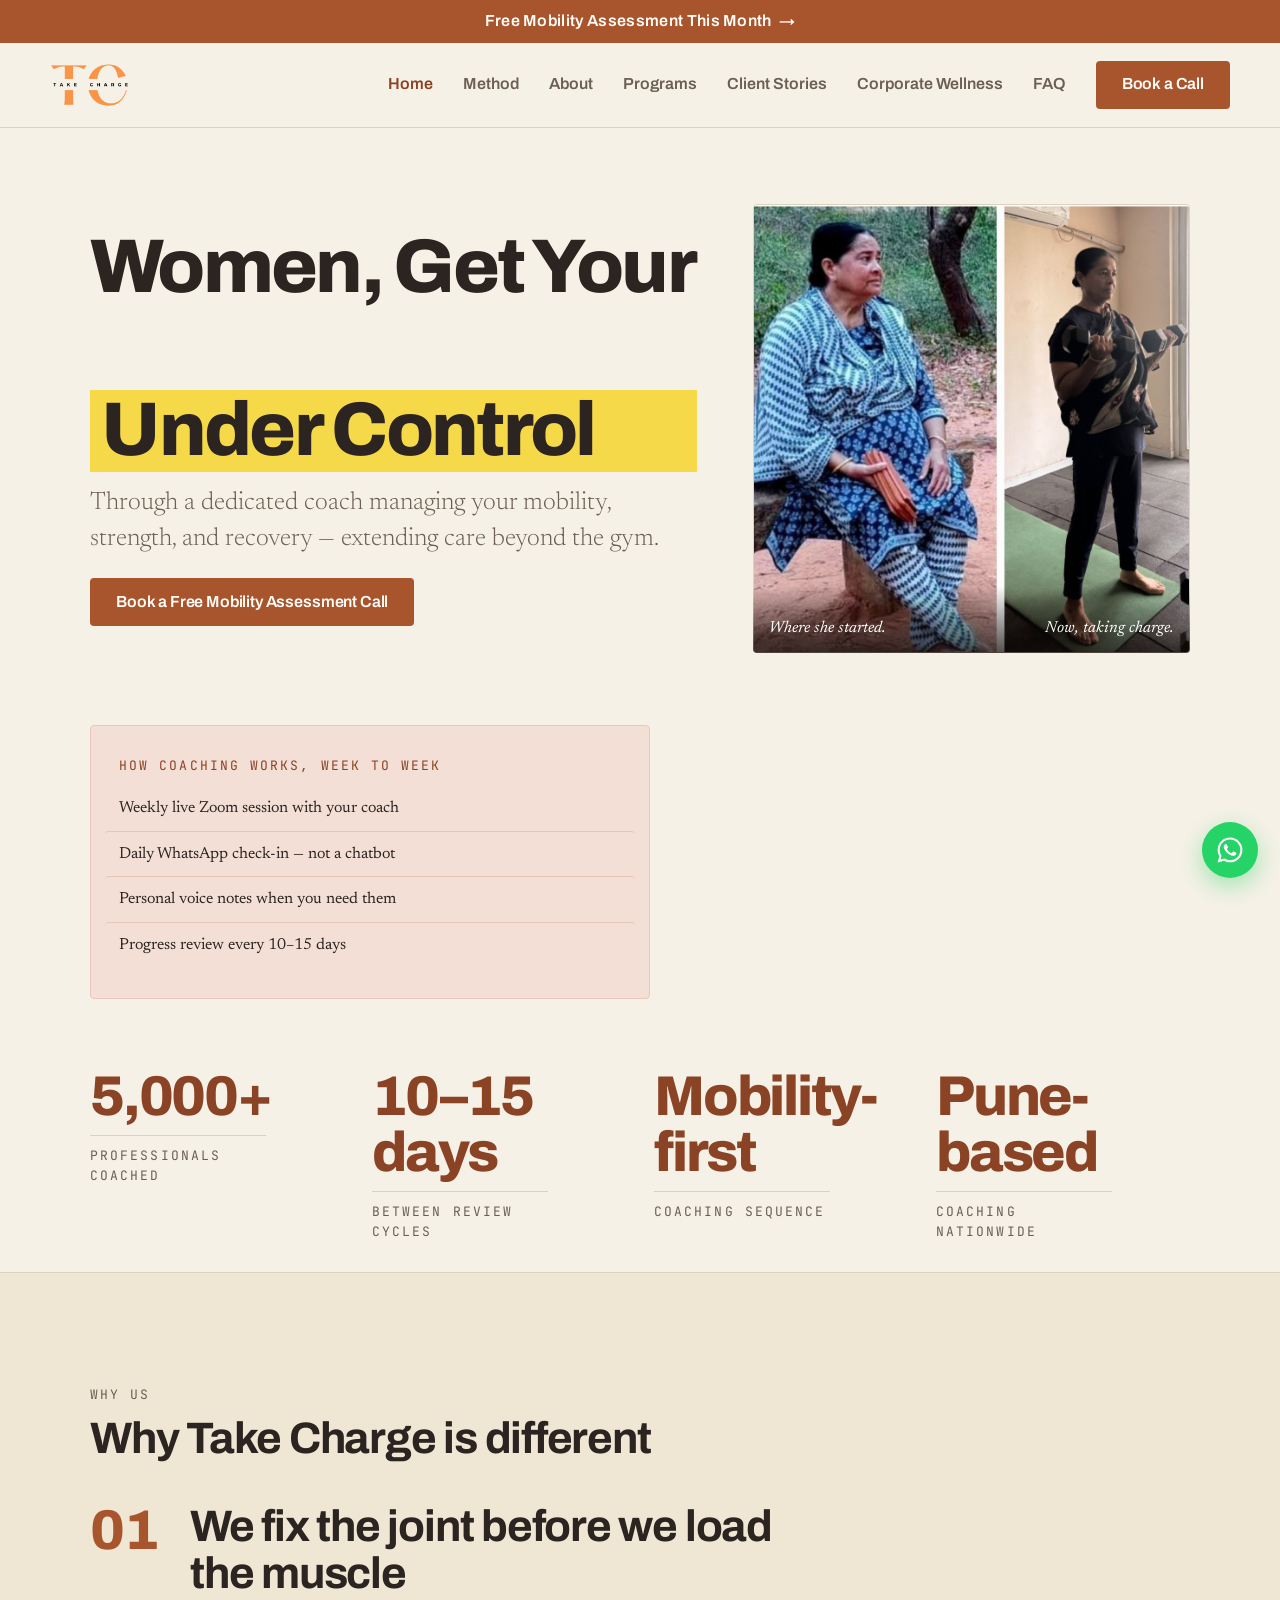
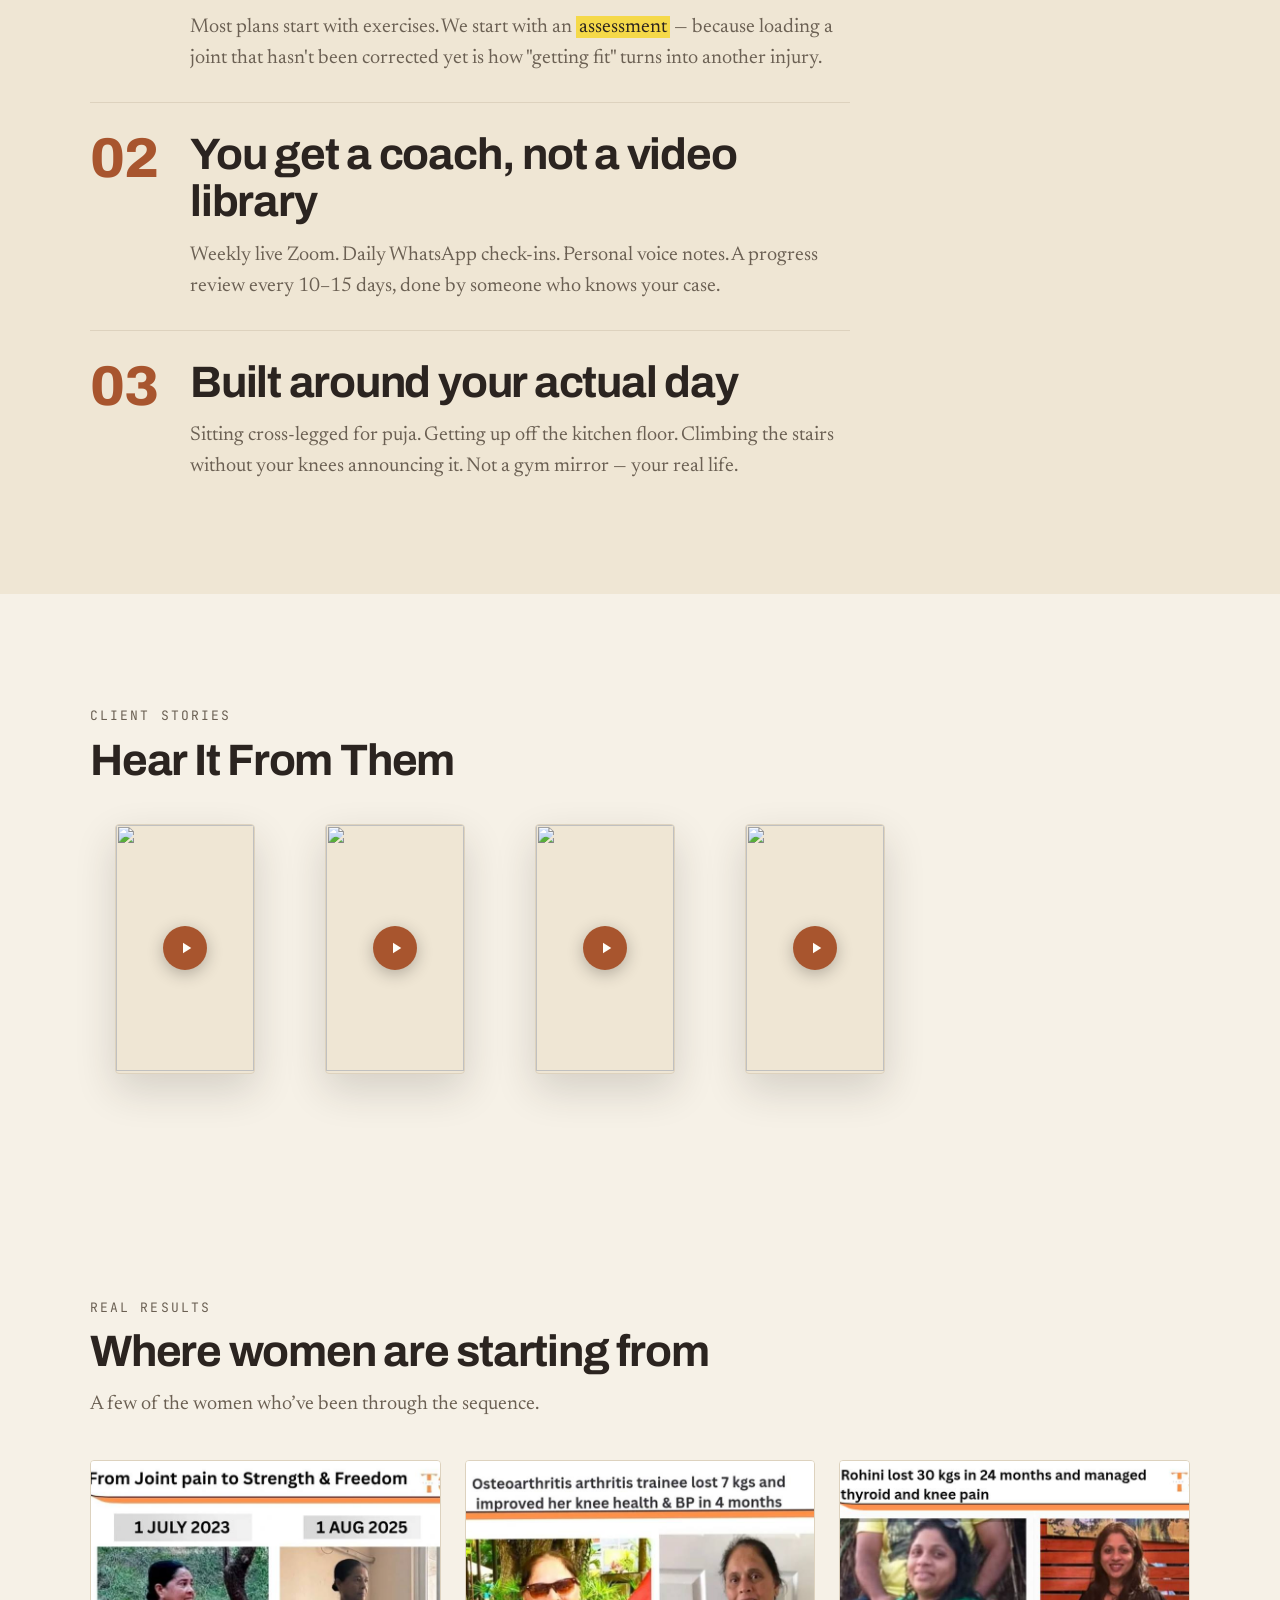
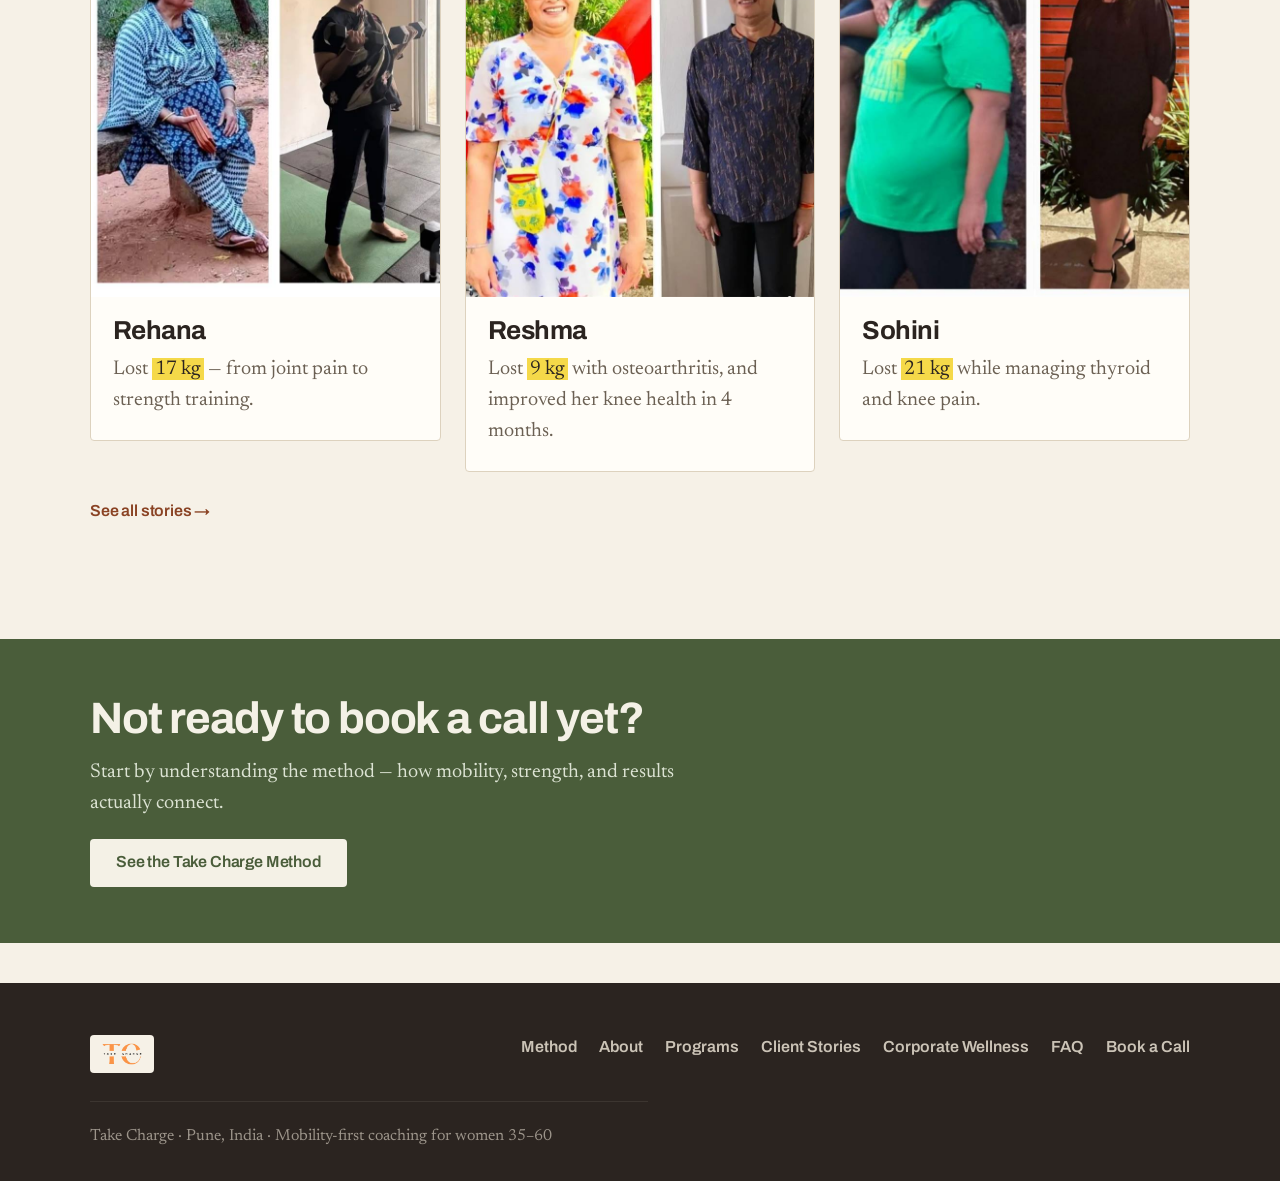
==== commit ef27a034: "Swap in the real hero photo (before/after split) Replaced the placeholder hero-photo.jpg with the re" ====
--- a/index.html
+++ b/index.html
@@ -52,7 +52,7 @@
       <a href="book.html" class="btn">Book a Free Mobility Assessment Call</a>
     </div>
     <figure class="hero-photo">
-      <img src="hero-photo.jpg" alt="A Take Charge client deadlifting a barbell at the gym" width="1003" height="1030">
+      <img src="hero-photo.jpg" alt="A Take Charge client before and now — sitting outdoors, then standing strength training with dumbbells" width="1003" height="1030">
       <span class="hero-caption hero-caption--left">Where she started.</span>
       <span class="hero-caption hero-caption--right">Now, taking charge.</span>
     </figure>
